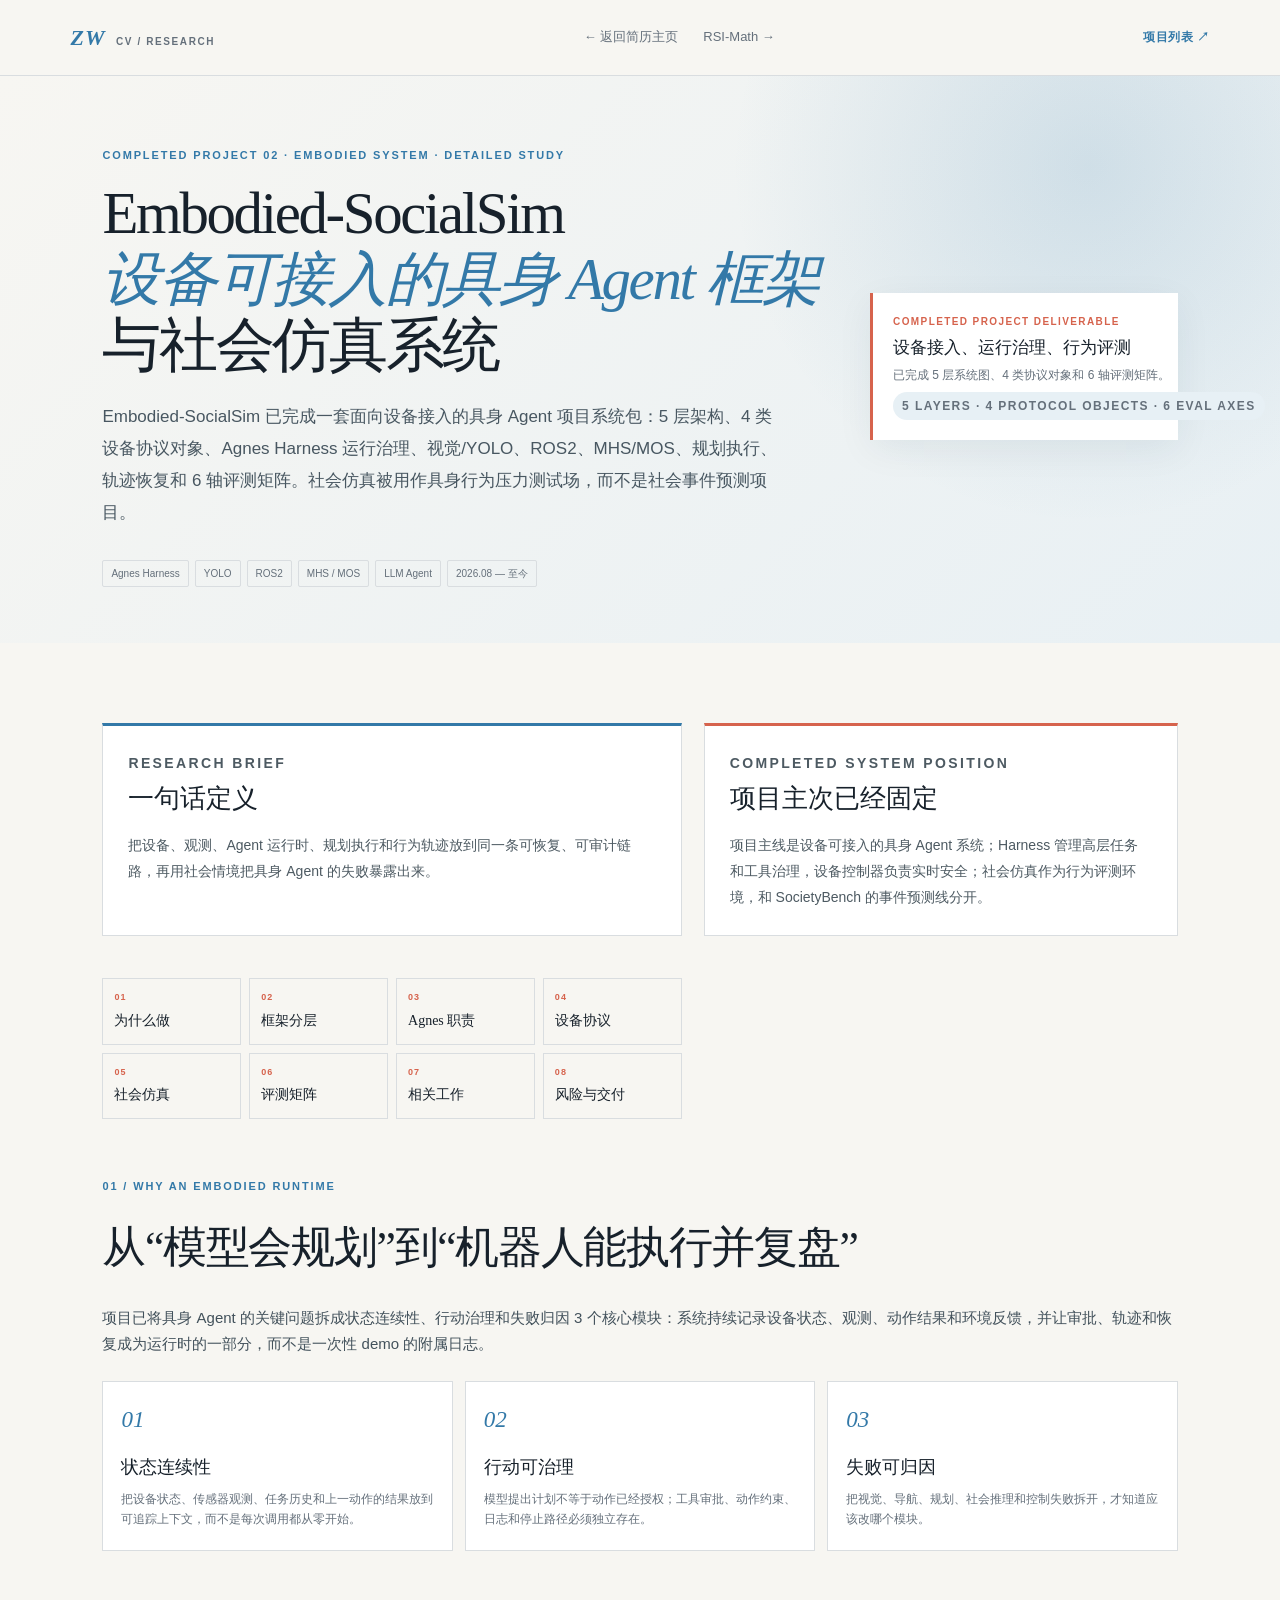
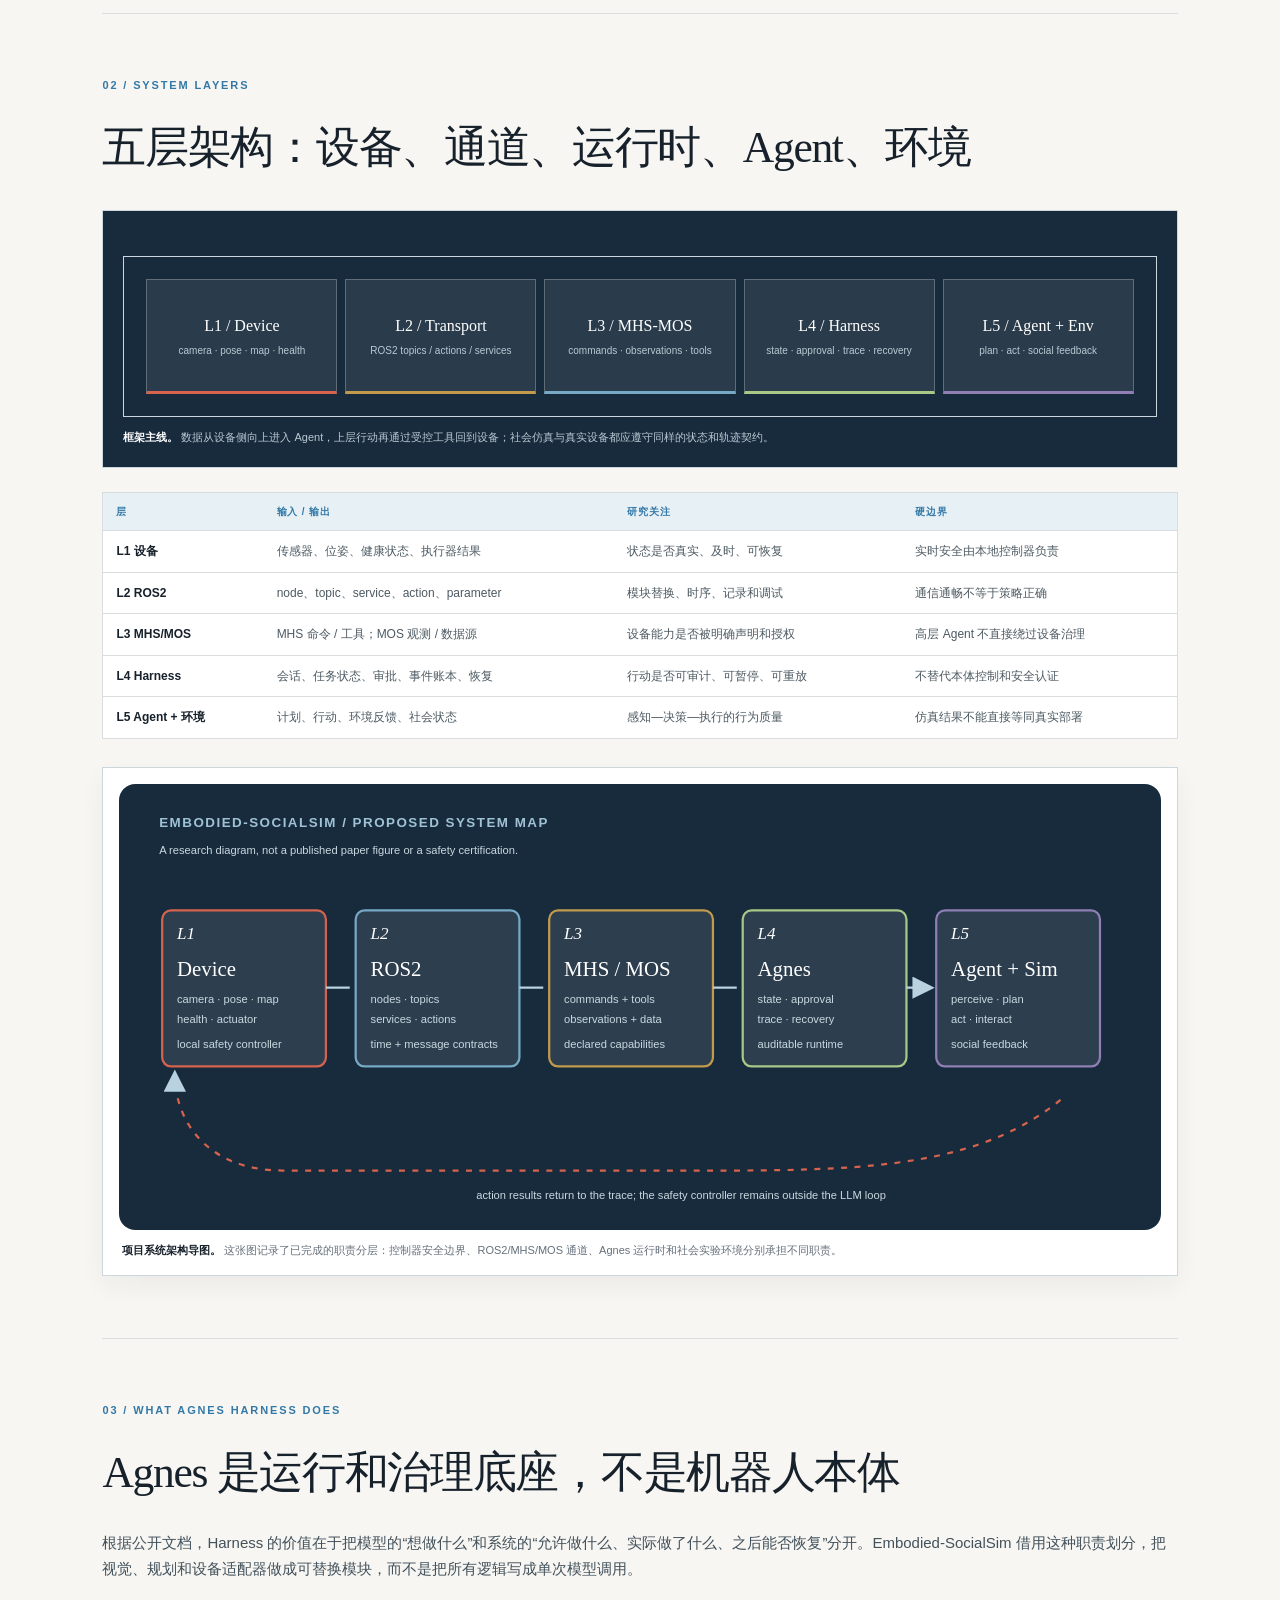
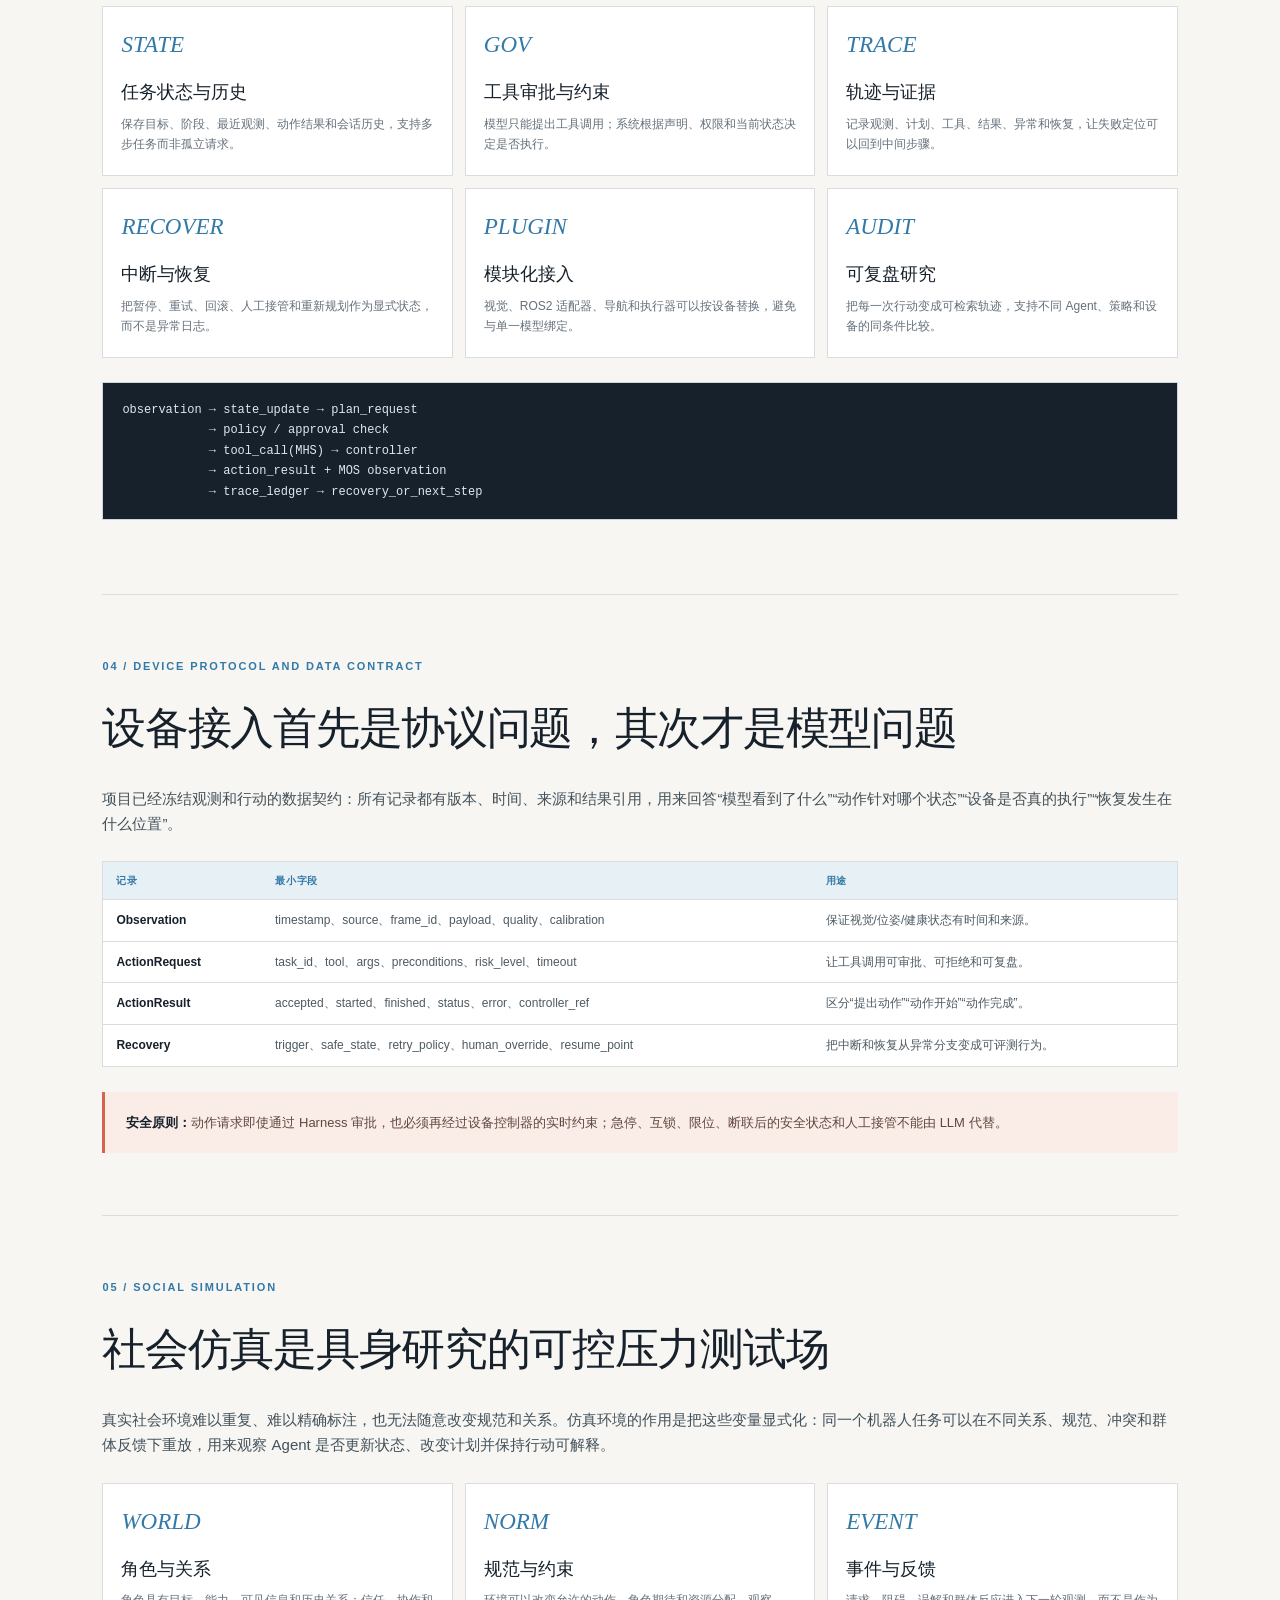
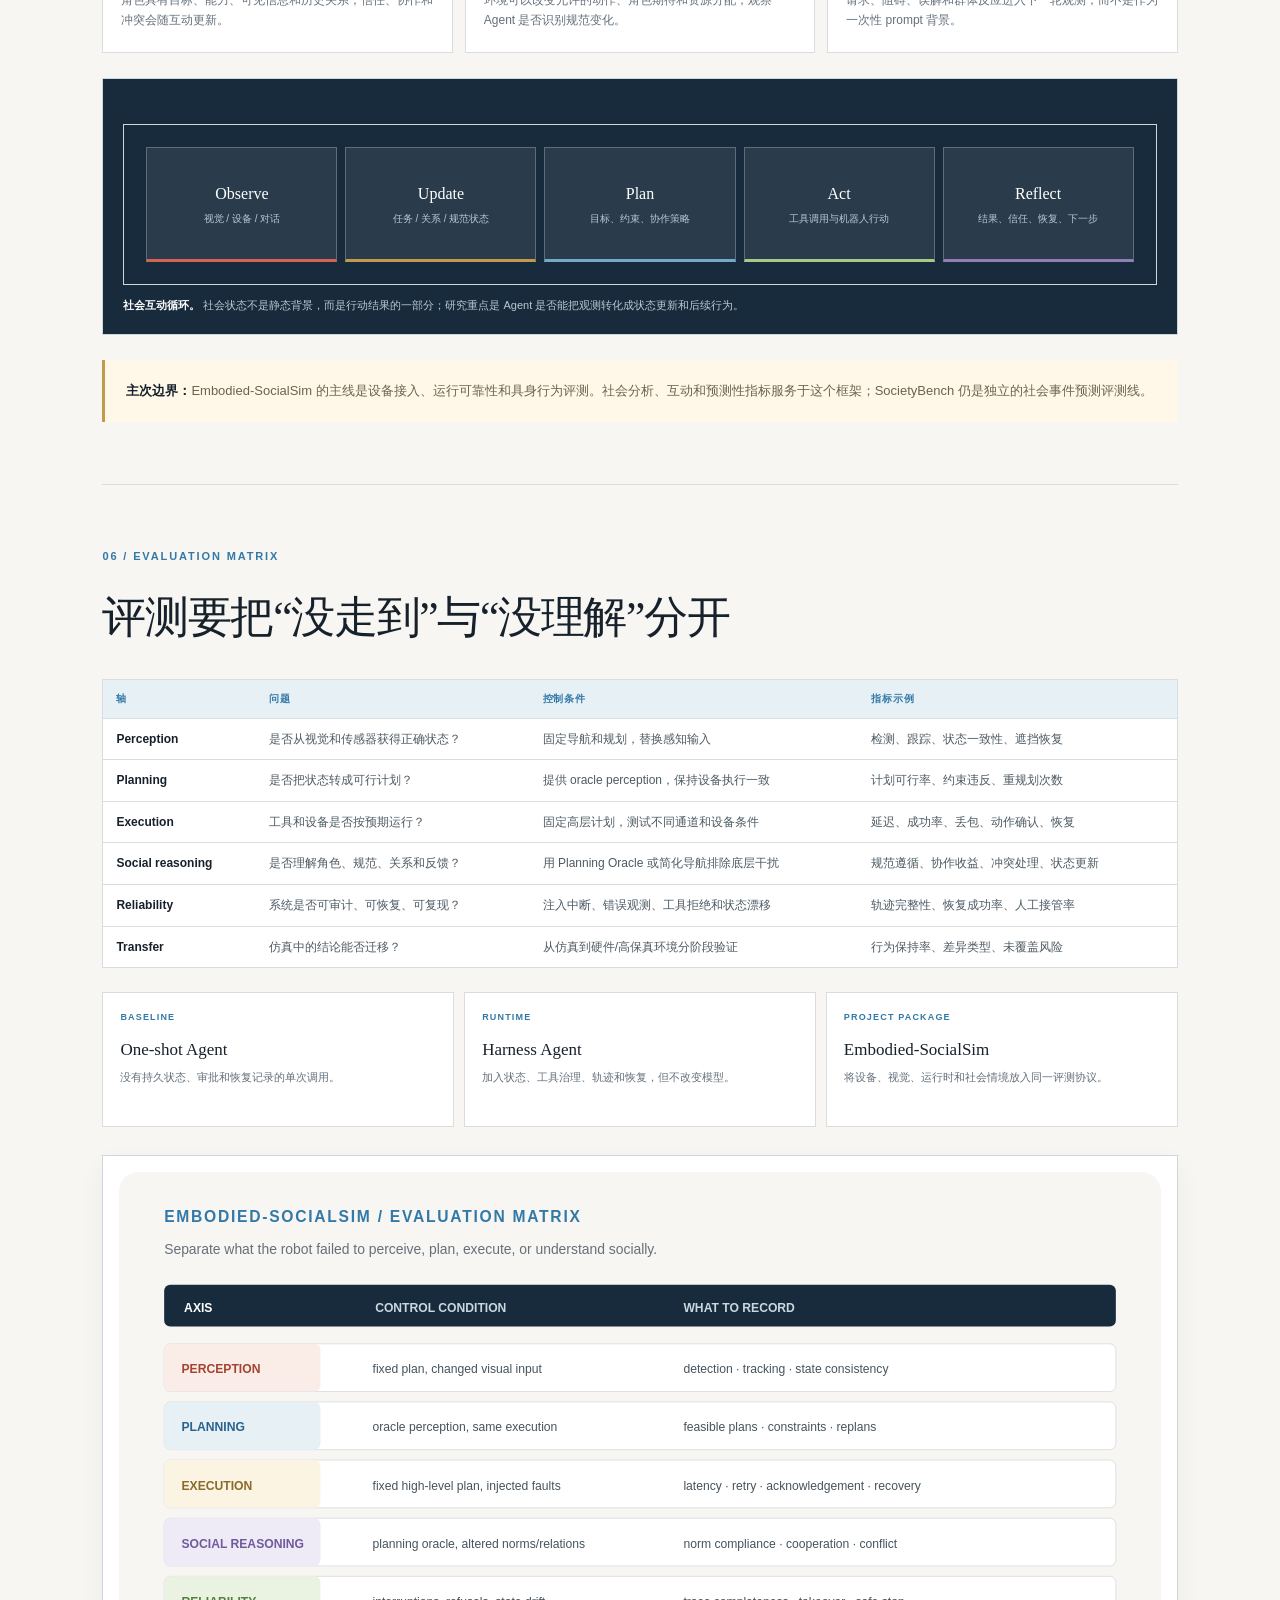
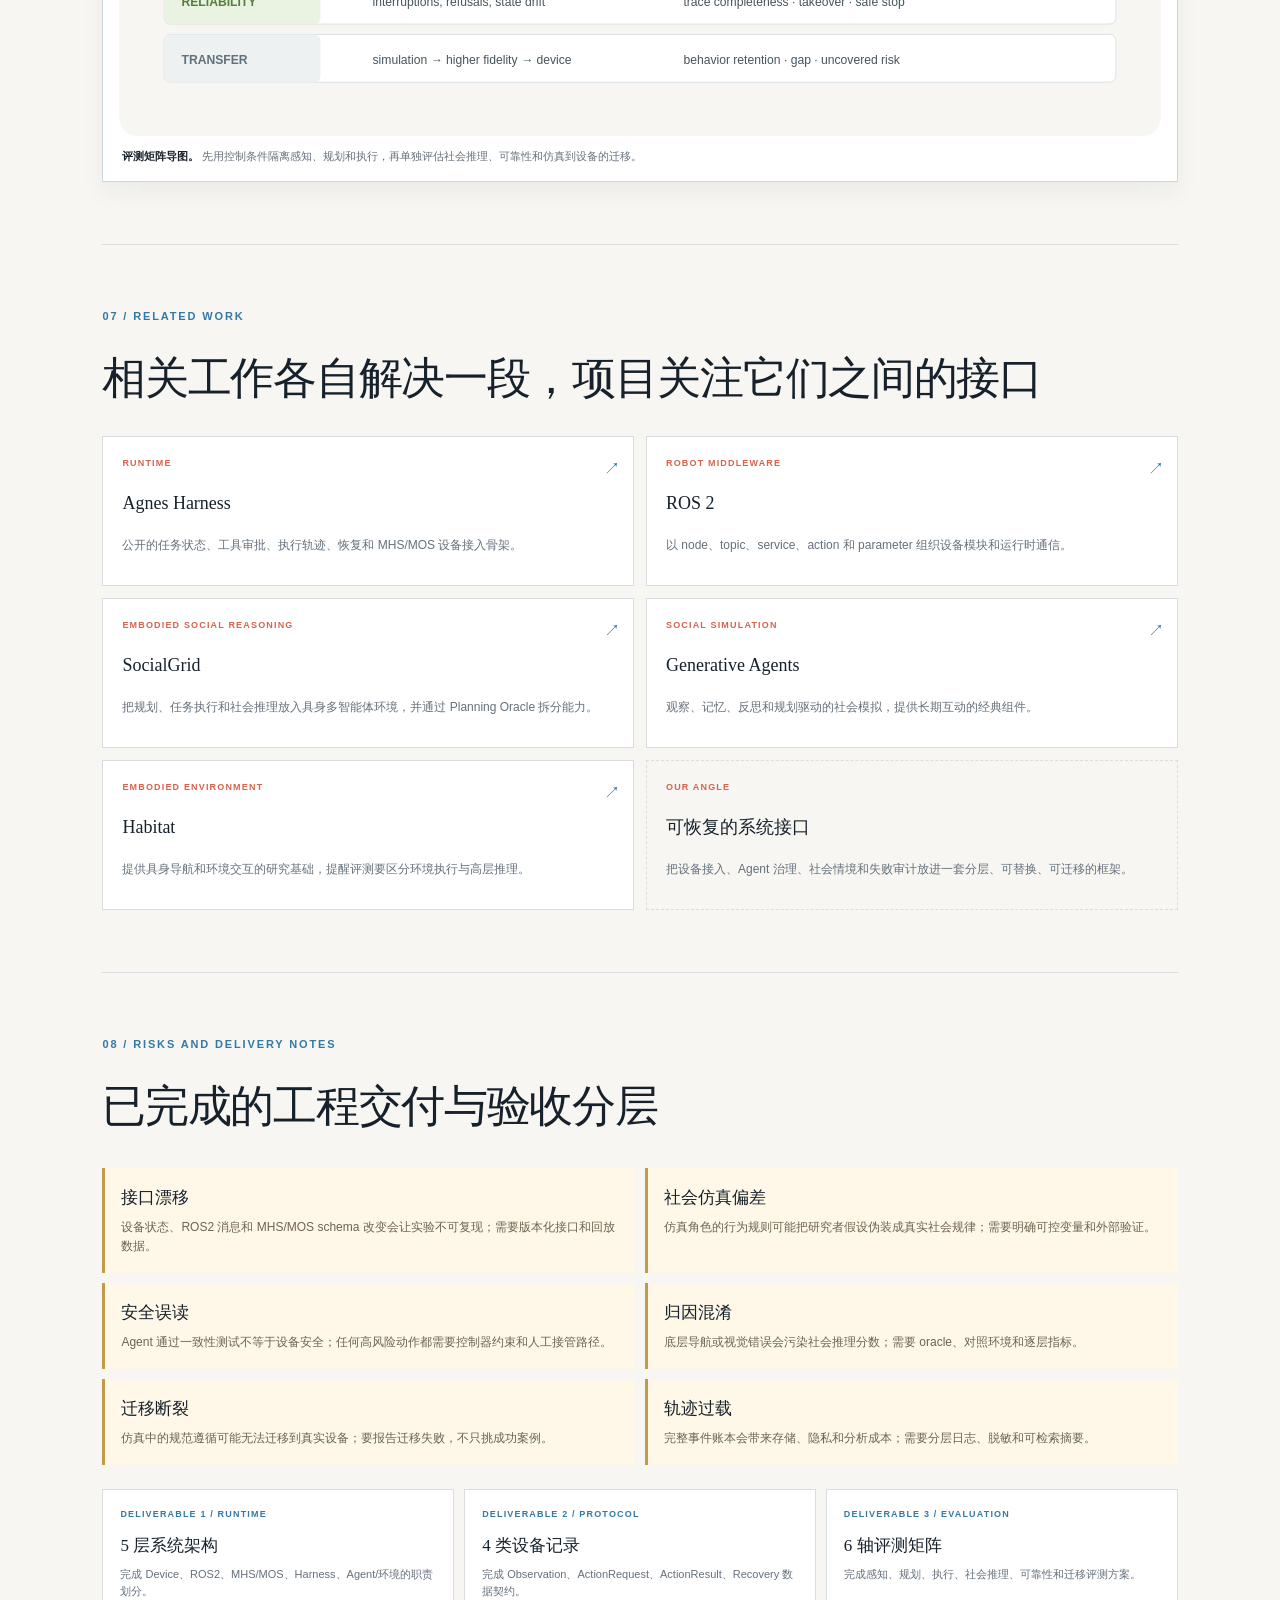
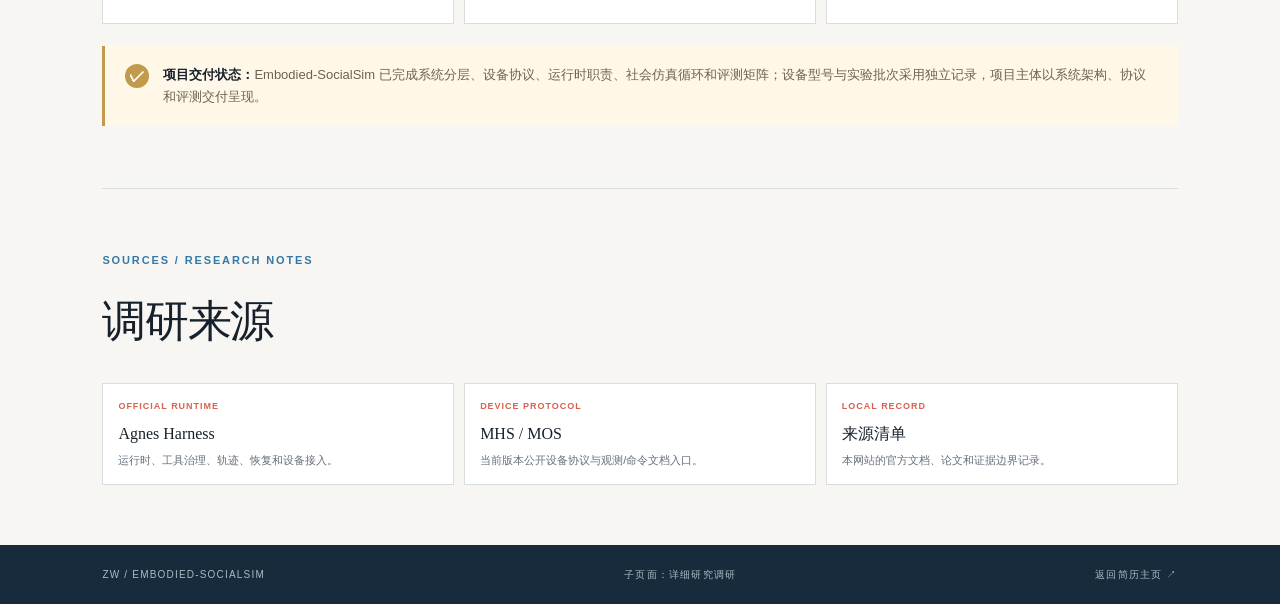
==== embodied-socialsim.html @ 022a4f81 "初始化个人 CV / 研究网页：首页、论文页、研究项目页与静态资源" ====
<!doctype html>
<html lang="zh-CN">
  <head>
    <meta charset="utf-8" />
    <meta name="viewport" content="width=device-width, initial-scale=1" />
    <meta name="description" content="Embodied-SocialSim 详细研究调研：Agnes Harness 驱动的设备可接入具身 Agent 框架与社会仿真系统。" />
    <title>Embodied-SocialSim 研究调研 · 王振冉</title>
    <link rel="stylesheet" href="styles.css" />
  </head>
  <body>
    <a class="skip-link" href="#main-content">跳到正文</a>
    <div class="page-shell">
      <header class="research-topbar">
        <a class="brand" href="index.html"><span>ZW</span><small>CV / RESEARCH</small></a>
        <nav class="topnav" aria-label="研究调研导航"><a href="index.html">← 返回简历主页</a><a href="rsi-math.html">RSI-Math →</a></nav>
        <a class="top-link" href="index.html#projects">项目列表 ↗</a>
      </header>

      <main id="main-content">
        <section class="research-page-hero embodied-hero">
          <div class="research-page-copy">
            <p class="eyebrow">COMPLETED PROJECT 02 · EMBODIED SYSTEM · DETAILED STUDY</p>
            <h1>Embodied-SocialSim<br /><em>设备可接入的具身 Agent 框架</em><br />与社会仿真系统</h1>
            <p class="hero-lede">Embodied-SocialSim 已完成一套面向设备接入的具身 Agent 项目系统包：5 层架构、4 类设备协议对象、Agnes Harness 运行治理、视觉/YOLO、ROS2、MHS/MOS、规划执行、轨迹恢复和 6 轴评测矩阵。社会仿真被用作具身行为压力测试场，而不是社会事件预测项目。</p>
            <div class="tag-row hero-tags"><span>Agnes Harness</span><span>YOLO</span><span>ROS2</span><span>MHS / MOS</span><span>LLM Agent</span><span>2026.08 — 至今</span></div>
          </div>
          <div class="research-page-aside"><div class="contact-card"><span class="card-label">COMPLETED PROJECT DELIVERABLE</span><strong>设备接入、运行治理、行为评测</strong><span>已完成 5 层系统图、4 类协议对象和 6 轴评测矩阵。</span><span class="pill blue">5 LAYERS · 4 PROTOCOL OBJECTS · 6 EVAL AXES</span></div></div>
        </section>

        <section class="research-body">
          <div class="research-intro-grid">
            <article class="research-intro-card accent-blue"><p class="mini-kicker">RESEARCH BRIEF</p><h3>一句话定义</h3><p>把设备、观测、Agent 运行时、规划执行和行为轨迹放到同一条可恢复、可审计链路，再用社会情境把具身 Agent 的失败暴露出来。</p></article>
            <article class="research-intro-card accent-coral"><p class="mini-kicker">COMPLETED SYSTEM POSITION</p><h3>项目主次已经固定</h3><p>项目主线是设备可接入的具身 Agent 系统；Harness 管理高层任务和工具治理，设备控制器负责实时安全；社会仿真作为行为评测环境，和 SocietyBench 的事件预测线分开。</p></article>
            <nav class="research-toc" aria-label="Embodied-SocialSim 页面目录"><a href="#why"><span>01</span><strong>为什么做</strong></a><a href="#layers"><span>02</span><strong>框架分层</strong></a><a href="#agnes"><span>03</span><strong>Agnes 职责</strong></a><a href="#protocol"><span>04</span><strong>设备协议</strong></a><a href="#social"><span>05</span><strong>社会仿真</strong></a><a href="#evaluation"><span>06</span><strong>评测矩阵</strong></a><a href="#related"><span>07</span><strong>相关工作</strong></a><a href="#roadmap"><span>08</span><strong>风险与交付</strong></a></nav>
          </div>

          <article class="research-section-block" id="why">
            <p class="mini-kicker">01 / WHY AN EMBODIED RUNTIME</p>
            <h2>从“模型会规划”到“机器人能执行并复盘”</h2>
            <p class="research-lead">项目已将具身 Agent 的关键问题拆成状态连续性、行动治理和失败归因 3 个核心模块：系统持续记录设备状态、观测、动作结果和环境反馈，并让审批、轨迹和恢复成为运行时的一部分，而不是一次性 demo 的附属日志。</p>
            <div class="research-card-grid"><article class="research-card"><span>01</span><strong>状态连续性</strong><p>把设备状态、传感器观测、任务历史和上一动作的结果放到可追踪上下文，而不是每次调用都从零开始。</p></article><article class="research-card"><span>02</span><strong>行动可治理</strong><p>模型提出计划不等于动作已经授权；工具审批、动作约束、日志和停止路径必须独立存在。</p></article><article class="research-card"><span>03</span><strong>失败可归因</strong><p>把视觉、导航、规划、社会推理和控制失败拆开，才知道应该改哪个模块。</p></article></div>
          </article>

          <article class="research-section-block" id="layers">
            <p class="mini-kicker">02 / SYSTEM LAYERS</p>
            <h2>五层架构：设备、通道、运行时、Agent、环境</h2>
            <div class="research-figure"><div class="research-architecture"><div class="arch-node"><b>L1 / Device</b><small>camera · pose · map · health</small></div><div class="arch-node"><b>L2 / Transport</b><small>ROS2 topics / actions / services</small></div><div class="arch-node"><b>L3 / MHS-MOS</b><small>commands · observations · tools</small></div><div class="arch-node"><b>L4 / Harness</b><small>state · approval · trace · recovery</small></div><div class="arch-node"><b>L5 / Agent + Env</b><small>plan · act · social feedback</small></div></div><figcaption><b>框架主线。</b> 数据从设备侧向上进入 Agent，上层行动再通过受控工具回到设备；社会仿真与真实设备都应遵守同样的状态和轨迹契约。</figcaption></div>
            <div class="research-table-wrap"><table class="research-table"><thead><tr><th>层</th><th>输入 / 输出</th><th>研究关注</th><th>硬边界</th></tr></thead><tbody><tr><td>L1 设备</td><td>传感器、位姿、健康状态、执行器结果</td><td>状态是否真实、及时、可恢复</td><td>实时安全由本地控制器负责</td></tr><tr><td>L2 ROS2</td><td>node、topic、service、action、parameter</td><td>模块替换、时序、记录和调试</td><td>通信通畅不等于策略正确</td></tr><tr><td>L3 MHS/MOS</td><td>MHS 命令 / 工具；MOS 观测 / 数据源</td><td>设备能力是否被明确声明和授权</td><td>高层 Agent 不直接绕过设备治理</td></tr><tr><td>L4 Harness</td><td>会话、任务状态、审批、事件账本、恢复</td><td>行动是否可审计、可暂停、可重放</td><td>不替代本体控制和安全认证</td></tr><tr><td>L5 Agent + 环境</td><td>计划、行动、环境反馈、社会状态</td><td>感知—决策—执行的行为质量</td><td>仿真结果不能直接等同真实部署</td></tr></tbody></table></div>
            <figure class="research-image-figure"><img src="assets/research/embodied-architecture.svg" alt="Embodied-SocialSim 设备到社会仿真的分层架构图" /><figcaption><b>项目系统架构导图。</b> 这张图记录了已完成的职责分层：控制器安全边界、ROS2/MHS/MOS 通道、Agnes 运行时和社会实验环境分别承担不同职责。</figcaption></figure>
          </article>

          <article class="research-section-block" id="agnes">
            <p class="mini-kicker">03 / WHAT AGNES HARNESS DOES</p>
            <h2>Agnes 是运行和治理底座，不是机器人本体</h2>
            <p class="research-lead">根据公开文档，Harness 的价值在于把模型的“想做什么”和系统的“允许做什么、实际做了什么、之后能否恢复”分开。Embodied-SocialSim 借用这种职责划分，把视觉、规划和设备适配器做成可替换模块，而不是把所有逻辑写成单次模型调用。</p>
            <div class="research-card-grid"><article class="research-card"><span>STATE</span><strong>任务状态与历史</strong><p>保存目标、阶段、最近观测、动作结果和会话历史，支持多步任务而非孤立请求。</p></article><article class="research-card"><span>GOV</span><strong>工具审批与约束</strong><p>模型只能提出工具调用；系统根据声明、权限和当前状态决定是否执行。</p></article><article class="research-card"><span>TRACE</span><strong>轨迹与证据</strong><p>记录观测、计划、工具、结果、异常和恢复，让失败定位可以回到中间步骤。</p></article><article class="research-card"><span>RECOVER</span><strong>中断与恢复</strong><p>把暂停、重试、回滚、人工接管和重新规划作为显式状态，而不是异常日志。</p></article><article class="research-card"><span>PLUGIN</span><strong>模块化接入</strong><p>视觉、ROS2 适配器、导航和执行器可以按设备替换，避免与单一模型绑定。</p></article><article class="research-card"><span>AUDIT</span><strong>可复盘研究</strong><p>把每一次行动变成可检索轨迹，支持不同 Agent、策略和设备的同条件比较。</p></article></div>
            <pre class="research-code">observation → state_update → plan_request
            → policy / approval check
            → tool_call(MHS) → controller
            → action_result + MOS observation
            → trace_ledger → recovery_or_next_step</pre>
          </article>

          <article class="research-section-block" id="protocol">
            <p class="mini-kicker">04 / DEVICE PROTOCOL AND DATA CONTRACT</p>
            <h2>设备接入首先是协议问题，其次才是模型问题</h2>
            <p class="research-lead">项目已经冻结观测和行动的数据契约：所有记录都有版本、时间、来源和结果引用，用来回答“模型看到了什么”“动作针对哪个状态”“设备是否真的执行”“恢复发生在什么位置”。</p>
            <div class="research-table-wrap"><table class="research-table"><thead><tr><th>记录</th><th>最小字段</th><th>用途</th></tr></thead><tbody><tr><td>Observation</td><td>timestamp、source、frame_id、payload、quality、calibration</td><td>保证视觉/位姿/健康状态有时间和来源。</td></tr><tr><td>ActionRequest</td><td>task_id、tool、args、preconditions、risk_level、timeout</td><td>让工具调用可审批、可拒绝和可复盘。</td></tr><tr><td>ActionResult</td><td>accepted、started、finished、status、error、controller_ref</td><td>区分“提出动作”“动作开始”“动作完成”。</td></tr><tr><td>Recovery</td><td>trigger、safe_state、retry_policy、human_override、resume_point</td><td>把中断和恢复从异常分支变成可评测行为。</td></tr></tbody></table></div>
            <div class="paper-callout"><strong>安全原则：</strong>动作请求即使通过 Harness 审批，也必须再经过设备控制器的实时约束；急停、互锁、限位、断联后的安全状态和人工接管不能由 LLM 代替。</div>
          </article>

          <article class="research-section-block" id="social">
            <p class="mini-kicker">05 / SOCIAL SIMULATION</p>
            <h2>社会仿真是具身研究的可控压力测试场</h2>
            <p class="research-lead">真实社会环境难以重复、难以精确标注，也无法随意改变规范和关系。仿真环境的作用是把这些变量显式化：同一个机器人任务可以在不同关系、规范、冲突和群体反馈下重放，用来观察 Agent 是否更新状态、改变计划并保持行动可解释。</p>
            <div class="research-card-grid"><article class="research-card"><span>WORLD</span><strong>角色与关系</strong><p>角色具有目标、能力、可见信息和历史关系；信任、协作和冲突会随互动更新。</p></article><article class="research-card"><span>NORM</span><strong>规范与约束</strong><p>环境可以改变允许的动作、角色期待和资源分配，观察 Agent 是否识别规范变化。</p></article><article class="research-card"><span>EVENT</span><strong>事件与反馈</strong><p>请求、阻碍、误解和群体反应进入下一轮观测，而不是作为一次性 prompt 背景。</p></article></div>
            <div class="research-figure"><div class="research-architecture"><div class="arch-node"><b>Observe</b><small>视觉 / 设备 / 对话</small></div><div class="arch-node"><b>Update</b><small>任务 / 关系 / 规范状态</small></div><div class="arch-node"><b>Plan</b><small>目标、约束、协作策略</small></div><div class="arch-node"><b>Act</b><small>工具调用与机器人行动</small></div><div class="arch-node"><b>Reflect</b><small>结果、信任、恢复、下一步</small></div></div><figcaption><b>社会互动循环。</b> 社会状态不是静态背景，而是行动结果的一部分；研究重点是 Agent 是否能把观测转化成状态更新和后续行为。</figcaption></div>
            <div class="paper-boundary"><strong>主次边界：</strong>Embodied-SocialSim 的主线是设备接入、运行可靠性和具身行为评测。社会分析、互动和预测性指标服务于这个框架；SocietyBench 仍是独立的社会事件预测评测线。</div>
          </article>

          <article class="research-section-block" id="evaluation">
            <p class="mini-kicker">06 / EVALUATION MATRIX</p>
            <h2>评测要把“没走到”与“没理解”分开</h2>
            <div class="research-table-wrap"><table class="research-table"><thead><tr><th>轴</th><th>问题</th><th>控制条件</th><th>指标示例</th></tr></thead><tbody><tr><td>Perception</td><td>是否从视觉和传感器获得正确状态？</td><td>固定导航和规划，替换感知输入</td><td>检测、跟踪、状态一致性、遮挡恢复</td></tr><tr><td>Planning</td><td>是否把状态转成可行计划？</td><td>提供 oracle perception，保持设备执行一致</td><td>计划可行率、约束违反、重规划次数</td></tr><tr><td>Execution</td><td>工具和设备是否按预期运行？</td><td>固定高层计划，测试不同通道和设备条件</td><td>延迟、成功率、丢包、动作确认、恢复</td></tr><tr><td>Social reasoning</td><td>是否理解角色、规范、关系和反馈？</td><td>用 Planning Oracle 或简化导航排除底层干扰</td><td>规范遵循、协作收益、冲突处理、状态更新</td></tr><tr><td>Reliability</td><td>系统是否可审计、可恢复、可复现？</td><td>注入中断、错误观测、工具拒绝和状态漂移</td><td>轨迹完整性、恢复成功率、人工接管率</td></tr><tr><td>Transfer</td><td>仿真中的结论能否迁移？</td><td>从仿真到硬件/高保真环境分阶段验证</td><td>行为保持率、差异类型、未覆盖风险</td></tr></tbody></table></div>
            <div class="research-status-grid"><article class="research-status-card"><span>BASELINE</span><strong>One-shot Agent</strong><p>没有持久状态、审批和恢复记录的单次调用。</p></article><article class="research-status-card"><span>RUNTIME</span><strong>Harness Agent</strong><p>加入状态、工具治理、轨迹和恢复，但不改变模型。</p></article><article class="research-status-card"><span>PROJECT PACKAGE</span><strong>Embodied-SocialSim</strong><p>将设备、视觉、运行时和社会情境放入同一评测协议。</p></article></div>
            <figure class="research-image-figure"><img src="assets/research/embodied-evaluation.svg" alt="Embodied-SocialSim 分层评测矩阵图" /><figcaption><b>评测矩阵导图。</b> 先用控制条件隔离感知、规划和执行，再单独评估社会推理、可靠性和仿真到设备的迁移。</figcaption></figure>
          </article>

          <article class="research-section-block" id="related">
            <p class="mini-kicker">07 / RELATED WORK</p>
            <h2>相关工作各自解决一段，项目关注它们之间的接口</h2>
            <div class="related-grid"><a class="related-card" href="https://github.com/AgnesAI-Labs/agnes-harness" target="_blank" rel="noreferrer"><span>RUNTIME</span><strong>Agnes Harness</strong><small>公开的任务状态、工具审批、执行轨迹、恢复和 MHS/MOS 设备接入骨架。</small><i>↗</i></a><a class="related-card" href="https://docs.ros.org/en/jazzy/Concepts/Basic/About-Nodes.html" target="_blank" rel="noreferrer"><span>ROBOT MIDDLEWARE</span><strong>ROS 2</strong><small>以 node、topic、service、action 和 parameter 组织设备模块和运行时通信。</small><i>↗</i></a><a class="related-card" href="https://arxiv.org/abs/2604.16022" target="_blank" rel="noreferrer"><span>EMBODIED SOCIAL REASONING</span><strong>SocialGrid</strong><small>把规划、任务执行和社会推理放入具身多智能体环境，并通过 Planning Oracle 拆分能力。</small><i>↗</i></a><a class="related-card" href="https://arxiv.org/abs/2304.03442" target="_blank" rel="noreferrer"><span>SOCIAL SIMULATION</span><strong>Generative Agents</strong><small>观察、记忆、反思和规划驱动的社会模拟，提供长期互动的经典组件。</small><i>↗</i></a><a class="related-card" href="https://aihabitat.org/" target="_blank" rel="noreferrer"><span>EMBODIED ENVIRONMENT</span><strong>Habitat</strong><small>提供具身导航和环境交互的研究基础，提醒评测要区分环境执行与高层推理。</small><i>↗</i></a><div class="related-card related-gap"><span>OUR ANGLE</span><strong>可恢复的系统接口</strong><small>把设备接入、Agent 治理、社会情境和失败审计放进一套分层、可替换、可迁移的框架。</small></div></div>
          </article>

          <article class="research-section-block" id="roadmap">
            <p class="mini-kicker">08 / RISKS AND DELIVERY NOTES</p>
            <h2>已完成的工程交付与验收分层</h2>
            <div class="research-risk-grid"><article class="research-risk"><strong>接口漂移</strong><p>设备状态、ROS2 消息和 MHS/MOS schema 改变会让实验不可复现；需要版本化接口和回放数据。</p></article><article class="research-risk"><strong>社会仿真偏差</strong><p>仿真角色的行为规则可能把研究者假设伪装成真实社会规律；需要明确可控变量和外部验证。</p></article><article class="research-risk"><strong>安全误读</strong><p>Agent 通过一致性测试不等于设备安全；任何高风险动作都需要控制器约束和人工接管路径。</p></article><article class="research-risk"><strong>归因混淆</strong><p>底层导航或视觉错误会污染社会推理分数；需要 oracle、对照环境和逐层指标。</p></article><article class="research-risk"><strong>迁移断裂</strong><p>仿真中的规范遵循可能无法迁移到真实设备；要报告迁移失败，不只挑成功案例。</p></article><article class="research-risk"><strong>轨迹过载</strong><p>完整事件账本会带来存储、隐私和分析成本；需要分层日志、脱敏和可检索摘要。</p></article></div>
            <div class="research-status-grid"><article class="research-status-card"><span>DELIVERABLE 1 / RUNTIME</span><strong>5 层系统架构</strong><p>完成 Device、ROS2、MHS/MOS、Harness、Agent/环境的职责划分。</p></article><article class="research-status-card"><span>DELIVERABLE 2 / PROTOCOL</span><strong>4 类设备记录</strong><p>完成 Observation、ActionRequest、ActionResult、Recovery 数据契约。</p></article><article class="research-status-card"><span>DELIVERABLE 3 / EVALUATION</span><strong>6 轴评测矩阵</strong><p>完成感知、规划、执行、社会推理、可靠性和迁移评测方案。</p></article></div>
            <div class="status-banner" style="margin-top:22px"><div class="boundary-icon">✓</div><p><b>项目交付状态：</b>Embodied-SocialSim 已完成系统分层、设备协议、运行时职责、社会仿真循环和评测矩阵；设备型号与实验批次采用独立记录，项目主体以系统架构、协议和评测交付呈现。</p></div>
          </article>

          <article class="research-section-block">
            <p class="mini-kicker">SOURCES / RESEARCH NOTES</p>
            <h2>调研来源</h2>
            <div class="research-source-grid"><a class="research-source" href="https://github.com/AgnesAI-Labs/agnes-harness" target="_blank" rel="noreferrer"><span>OFFICIAL RUNTIME</span><strong>Agnes Harness</strong><small>运行时、工具治理、轨迹、恢复和设备接入。</small></a><a class="research-source" href="https://github.com/AgnesAI-Labs/agnes-harness/tree/main/docs" target="_blank" rel="noreferrer"><span>DEVICE PROTOCOL</span><strong>MHS / MOS</strong><small>当前版本公开设备协议与观测/命令文档入口。</small></a><a class="research-source" href="research/sources.md"><span>LOCAL RECORD</span><strong>来源清单</strong><small>本网站的官方文档、论文和证据边界记录。</small></a></div>
          </article>
        </section>
      </main>

      <footer class="footer"><span>ZW / EMBODIED-SOCIALSIM</span><span>子页面：详细研究调研</span><a href="index.html" style="color:#a9bac3">返回简历主页 ↗</a></footer>
    </div>
  </body>
</html>
---- styles.css ----
:root {
  --ink: #17212b;
  --muted: #65707b;
  --line: #d9dde0;
  --paper: #f7f6f2;
  --white: #ffffff;
  --navy: #182b3d;
  --navy-2: #233d54;
  --blue: #3379a8;
  --blue-soft: #e7f0f5;
  --coral: #d6634d;
  --coral-soft: #faece7;
  --gold: #c29a4c;
  --shadow: 0 20px 60px rgba(24, 43, 61, 0.1);
  --serif: Georgia, "Noto Serif SC", "Songti SC", serif;
  --sans: Inter, -apple-system, BlinkMacSystemFont, "Segoe UI", "PingFang SC", "Microsoft YaHei", sans-serif;
}

* { box-sizing: border-box; }
html { scroll-behavior: smooth; }
body { margin: 0; background: var(--paper); color: var(--ink); font-family: var(--sans); line-height: 1.7; }
a { color: inherit; text-decoration: none; }
a:hover { color: var(--blue); }
p, h1, h2, h3 { margin-top: 0; }
ul, ol { margin-top: 0; }
.page-shell { max-width: 1440px; margin: 0 auto; background: var(--paper); overflow: hidden; }
.topbar { min-height: 76px; padding: 0 5.5vw; display: flex; align-items: center; justify-content: space-between; gap: 24px; border-bottom: 1px solid var(--line); background: rgba(247, 246, 242, 0.92); position: sticky; top: 0; z-index: 20; backdrop-filter: blur(14px); }
.brand { display: flex; align-items: baseline; gap: 10px; font-weight: 800; letter-spacing: .08em; }
.brand span { color: var(--blue); font-family: var(--serif); font-size: 22px; font-style: italic; }
.brand small { color: var(--muted); font-size: 10px; letter-spacing: .16em; }
.topnav { display: flex; gap: 25px; color: var(--muted); font-size: 13px; }
.topnav a { transition: color .2s; }
.topnav a:hover { color: var(--ink); }
.top-link { color: var(--blue); font-size: 12px; font-weight: 800; letter-spacing: .04em; }
.hero { min-height: 610px; padding: 90px 8vw 72px; display: grid; grid-template-columns: minmax(0, 1.35fr) minmax(280px, .65fr); align-items: center; gap: 60px; background: radial-gradient(circle at 85% 16%, rgba(51,121,168,.13), transparent 28%), linear-gradient(135deg, #f7f6f2 0%, #eef3f4 100%); }
.eyebrow, .mini-kicker { margin-bottom: 16px; color: var(--blue); font-size: 11px; font-weight: 850; letter-spacing: .17em; text-transform: uppercase; }
.hero h1 { max-width: 760px; margin-bottom: 27px; font-family: var(--serif); font-size: clamp(48px, 6vw, 88px); font-weight: 400; line-height: 1.08; letter-spacing: -.055em; }
.hero-name { margin-bottom: 10px; font-size: clamp(52px, 7vw, 92px); line-height: 1.05; }
.hero-name-en { display: block; margin-top: 6px; color: var(--muted); font-family: var(--sans); font-size: 19px; font-weight: 600; letter-spacing: .08em; }
.hero-identity { margin-bottom: 22px; color: var(--ink); font-size: 17px; font-weight: 750; line-height: 1.9; }
.hero-identity::first-line { color: var(--blue); }
.hero-theme { display: inline-flex; align-items: baseline; gap: 10px; padding: 10px 14px; margin-bottom: 26px; border-left: 3px solid var(--coral); background: rgba(255, 255, 255, .6); color: var(--ink); font-family: var(--serif); font-size: 17px; }
.hero-theme span { color: var(--coral); font-family: var(--sans); font-size: 9px; font-weight: 900; letter-spacing: .14em; }
em { color: var(--blue); font-style: italic; }
.hero-lede { max-width: 680px; margin-bottom: 30px; color: #485761; font-size: 17px; line-height: 1.9; }
.hero-actions { display: flex; flex-wrap: wrap; gap: 10px; }
.button { display: inline-flex; align-items: center; justify-content: center; min-height: 42px; padding: 8px 17px; border: 1px solid var(--line); border-radius: 3px; font-size: 12px; font-weight: 800; letter-spacing: .02em; transition: transform .2s, box-shadow .2s, background .2s; }
.button:hover { color: inherit; transform: translateY(-2px); box-shadow: 0 8px 20px rgba(23,33,43,.1); }
.button-primary { color: white; border-color: var(--navy); background: var(--navy); }
.button-primary:hover { color: white; background: var(--navy-2); }
.button-ghost { background: rgba(255,255,255,.55); }
.button-small { min-height: 34px; padding: 6px 11px; font-size: 11px; background: white; }
.hero-aside { justify-self: end; width: min(100%, 330px); }
.portrait-wrap { width: 205px; height: 255px; margin: 0 0 25px auto; padding: 10px; border: 1px solid var(--line); background: white; box-shadow: var(--shadow); transform: rotate(2deg); }
.portrait-wrap img { width: 100%; height: 100%; object-fit: cover; filter: saturate(.85); }
.contact-card { display: grid; gap: 6px; padding: 20px; border-left: 3px solid var(--coral); background: white; box-shadow: 0 10px 35px rgba(24,43,61,.06); font-size: 13px; }
.contact-card strong { font-family: var(--serif); font-size: 17px; font-weight: 500; line-height: 1.4; }
.contact-card span:not(.card-label), .contact-card a { color: var(--muted); font-size: 12px; }
.card-label { color: var(--coral); font-size: 10px; font-weight: 900; letter-spacing: .14em; }
.stat-strip { display: grid; grid-template-columns: repeat(4, 1fr); border-bottom: 1px solid var(--line); background: var(--navy); color: white; }
.stat-strip div { padding: 23px 5vw; border-right: 1px solid rgba(255,255,255,.15); }
.stat-strip div:last-child { border-right: 0; }
.stat-strip strong { display: block; font-family: var(--serif); font-size: 31px; font-weight: 400; line-height: 1; }
.stat-strip span { color: #aec0cc; font-size: 11px; letter-spacing: .1em; }
.section { padding: 105px 8vw; }
.light-section { background: #fff; }
.source-section { background: #eaf0f2; }
.section-heading { display: flex; justify-content: space-between; align-items: end; gap: 50px; margin-bottom: 48px; }
.section-heading h2 { margin-bottom: 0; font-family: var(--serif); font-size: clamp(39px, 4.2vw, 67px); font-weight: 400; line-height: 1.08; letter-spacing: -.05em; }
.section-intro { max-width: 490px; margin-bottom: 3px; color: var(--muted); font-size: 14px; line-height: 1.9; }
.compact-heading { align-items: center; margin-bottom: 37px; }
.compact-heading h2 { font-size: clamp(35px, 4vw, 56px); }
.red-note { color: var(--coral); font-size: 12px; font-weight: 800; }
.direction-grid { display: grid; grid-template-columns: repeat(2, minmax(0,1fr)); gap: 22px; }
.direction-card { min-height: 430px; padding: 31px; border: 1px solid var(--line); background: white; box-shadow: 0 10px 25px rgba(23,33,43,.04); }
.rsi-card { border-top: 4px solid var(--coral); }
.embodied-card { border-top: 4px solid var(--blue); }
.direction-top, .project-meta, .detail-footer { display: flex; align-items: center; justify-content: space-between; gap: 14px; }
.index { font-family: var(--serif); color: var(--muted); font-size: 25px; font-style: italic; }
.pill { display: inline-flex; align-items: center; width: max-content; padding: 4px 9px; border-radius: 99px; font-size: 9px; font-weight: 900; letter-spacing: .12em; }
.pill.coral { color: #a44331; background: var(--coral-soft); }
.pill.blue { color: #28638e; background: var(--blue-soft); }
.pill.neutral { color: #60717c; background: #edf0f1; }
.direction-card h3 { margin: 24px 0 4px; font-family: var(--serif); font-size: 35px; font-weight: 400; }
.direction-title { margin-bottom: 14px; color: var(--muted); font-size: 13px; font-weight: 750; }
.direction-summary { min-height: 72px; margin-bottom: 18px; color: #42515b; font-size: 14px; line-height: 1.8; }
.tag-row { display: flex; flex-wrap: wrap; gap: 6px; margin-bottom: 24px; }
.tag-row span, .skill-cloud span { padding: 4px 8px; color: var(--muted); border: 1px solid var(--line); border-radius: 2px; font-size: 10px; }
.question { display: grid; gap: 4px; padding: 14px 15px; margin-bottom: 19px; background: var(--paper); }
.question span { color: var(--coral); font-size: 9px; font-weight: 900; letter-spacing: .14em; text-transform: uppercase; }
.question strong { font-family: var(--serif); font-size: 16px; font-weight: 500; line-height: 1.45; }
.text-link { color: var(--blue); font-size: 12px; font-weight: 800; }
.text-link span { margin-left: 8px; }
.system-map { margin-top: 60px; padding: 25px 28px; border: 1px solid #cbd7dc; background: var(--navy); color: white; }
.map-caption { display: flex; justify-content: space-between; gap: 15px; margin-bottom: 23px; color: #c3d1d9; }
.map-caption span { color: #9fc2d5; font-size: 9px; font-weight: 900; letter-spacing: .17em; }
.map-caption strong { font-size: 12px; font-weight: 600; }
.map-flow { display: grid; grid-template-columns: 1fr auto 1fr auto 1fr auto 1fr; align-items: center; gap: 10px; }
.map-node { padding: 15px 12px; border: 1px solid rgba(255,255,255,.26); background: rgba(255,255,255,.08); text-align: center; }
.map-node small { display: block; margin-bottom: 4px; color: #a8c0cb; font-size: 9px; letter-spacing: .12em; }
.map-node strong { font-family: var(--serif); font-size: 15px; font-weight: 400; }
.node-input { border-bottom: 3px solid var(--coral); }.node-agent { border-bottom: 3px solid var(--gold); }.node-trace { border-bottom: 3px solid #76a9c6; }.node-eval { border-bottom: 3px solid #a6c987; }
.map-arrow { color: #9eb9c8; font-size: 20px; }
.map-foot { display: flex; justify-content: space-between; margin-top: 20px; color: #b4c4cb; font-size: 11px; }
.research-detail-grid { display: grid; grid-template-columns: repeat(2, minmax(0,1fr)); gap: 22px; margin-top: 22px; }
.detail-card { padding: 30px; border: 1px solid var(--line); background: white; }
.detail-header { display: flex; gap: 15px; align-items: flex-start; margin-bottom: 18px; }
.detail-number { font-family: var(--serif); font-size: 35px; font-style: italic; line-height: 1; }.coral-text { color: var(--coral); }.blue-text { color: var(--blue); }
.detail-header .mini-kicker { margin-bottom: 5px; }.detail-header h3 { margin-bottom: 0; font-family: var(--serif); font-size: 26px; font-weight: 500; }
.detail-card > p { color: #4d5a62; font-size: 14px; line-height: 1.85; }
code { padding: 2px 5px; background: #eef2f3; color: var(--coral); font-family: ui-monospace, SFMono-Regular, monospace; font-size: .9em; }
.protocol-list { display: grid; gap: 9px; padding-left: 20px; color: #46545d; font-size: 13px; }.protocol-list b { color: var(--ink); }
.layer-list { display: grid; grid-template-columns: repeat(2, 1fr); gap: 8px; margin: 19px 0; }.layer-list div { min-height: 100px; padding: 12px; background: var(--blue-soft); }.layer-list span { display: block; color: var(--blue); font-size: 10px; font-weight: 900; }.layer-list strong { display: block; margin: 4px 0; font-family: var(--serif); font-size: 16px; font-weight: 500; }.layer-list small { display: block; color: var(--muted); font-size: 11px; line-height: 1.5; }
.detail-footer { padding-top: 17px; border-top: 1px solid var(--line); color: var(--muted); font-size: 11px; }.detail-footer a { color: var(--blue); font-weight: 800; }
.boundary-note { display: flex; gap: 16px; align-items: flex-start; padding: 22px 24px; margin-top: 22px; border-left: 3px solid var(--gold); background: #fff8e9; }.boundary-icon { flex: 0 0 26px; height: 26px; color: white; border-radius: 50%; background: var(--gold); text-align: center; font-weight: 900; line-height: 26px; }.boundary-note strong { font-family: var(--serif); font-size: 17px; }.boundary-note p { margin: 3px 0 0; color: #6e6250; font-size: 13px; }
.publication-list { display: grid; gap: 0; border-top: 1px solid var(--line); }.publication { display: grid; grid-template-columns: 55px 1fr; gap: 18px; padding: 22px 0; border-bottom: 1px solid var(--line); }.featured-publication { padding-top: 28px; border-top: 3px solid var(--blue); }.pub-rank { color: var(--blue); font-family: var(--serif); font-size: 24px; font-style: italic; }.pub-main h3 { margin-bottom: 7px; font-family: var(--serif); font-size: clamp(19px, 2vw, 27px); font-weight: 500; line-height: 1.3; }.pub-main h3 em { color: var(--blue); }.pub-main p { margin-bottom: 0; color: var(--muted); font-size: 13px; line-height: 1.75; }.pub-main .authors { color: var(--ink); font-size: 12px; }.pub-main .authors sup { color: var(--coral); }.status { float: right; color: var(--coral); font-size: 11px; font-weight: 800; }.pub-main a { color: var(--blue); }.publication-note { margin-top: 17px; color: var(--muted); font-size: 11px; }
.project-list { display: grid; gap: 0; border-top: 1px solid var(--line); }.project-row { display: grid; grid-template-columns: 180px 1fr; gap: 28px; padding: 28px 0; border-bottom: 1px solid var(--line); }.project-primary { background: linear-gradient(90deg, rgba(255,255,255,.38), transparent); }.project-meta { align-items: flex-start; flex-direction: column; color: var(--muted); font-size: 11px; }.project-row h3 { margin-bottom: 4px; font-family: var(--serif); font-size: 25px; font-weight: 500; }.project-row h3 small { color: var(--muted); font-family: var(--sans); font-size: 13px; font-weight: 500; }.stack { margin-bottom: 10px !important; color: var(--blue) !important; font-family: ui-monospace, SFMono-Regular, monospace; font-size: 10px !important; }.project-row ul { display: grid; gap: 4px; padding-left: 18px; margin-bottom: 0; color: #4d5a62; font-size: 13px; }.project-row li::marker { color: var(--coral); }
.download-group { display: flex; flex-wrap: wrap; justify-content: flex-end; gap: 8px; }.resume-columns { display: grid; grid-template-columns: repeat(2, minmax(0,1fr)); gap: 22px; }.resume-bottom-grid { display: grid; grid-template-columns: .8fr 1.2fr; gap: 22px; margin-top: 22px; }.resume-block { padding: 27px; border: 1px solid var(--line); background: var(--paper); }.light-section .resume-block { background: #fbfbf9; }.resume-block h3 { margin-bottom: 21px; font-family: var(--serif); font-size: 26px; font-weight: 500; }.timeline-entry { position: relative; padding: 0 0 18px 17px; margin-bottom: 18px; border-left: 1px solid var(--blue); }.timeline-entry:last-child { margin-bottom: 0; padding-bottom: 0; }.timeline-entry::before { content: ""; position: absolute; top: 3px; left: -4px; width: 7px; height: 7px; border-radius: 50%; background: var(--blue); }.timeline-entry b { display: block; font-family: var(--serif); font-size: 17px; font-weight: 500; }.timeline-entry span { display: block; margin: 2px 0 6px; color: var(--coral); font-size: 11px; font-weight: 800; }.timeline-entry p { margin-bottom: 0; color: var(--muted); font-size: 12px; line-height: 1.75; }.plain-list { display: grid; gap: 11px; padding-left: 17px; margin-bottom: 0; color: var(--muted); font-size: 13px; }.plain-list li::marker { color: var(--coral); }.skill-cloud { display: flex; flex-wrap: wrap; gap: 7px; }.skill-cloud span { color: var(--blue); border-color: #c9dce6; background: white; }
.material-grid { display: grid; grid-template-columns: repeat(5, 1fr); gap: 10px; }.material-card { min-height: 144px; padding: 17px; border: 1px solid #cdd9dd; background: rgba(255,255,255,.67); transition: transform .2s, background .2s; }.material-card:hover { color: inherit; background: white; transform: translateY(-3px); }.material-card span { display: block; margin-bottom: 17px; color: var(--blue); font-family: var(--serif); font-size: 23px; font-style: italic; }.material-card strong { display: block; margin-bottom: 5px; font-family: var(--serif); font-size: 16px; font-weight: 500; }.material-card small { color: var(--muted); font-size: 11px; line-height: 1.5; }.source-list { display: grid; grid-template-columns: repeat(4, 1fr); margin-top: 22px; border-top: 1px solid #cbd7dc; border-bottom: 1px solid #cbd7dc; }.source-list a { display: grid; gap: 5px; position: relative; padding: 17px 28px 17px 0; border-right: 1px solid #cbd7dc; }.source-list a:not(:first-child) { padding-left: 18px; }.source-list a:last-child { border-right: 0; }.source-list b { font-family: var(--serif); font-size: 16px; font-weight: 500; }.source-list span { color: var(--muted); font-size: 11px; line-height: 1.5; }.source-list i { position: absolute; right: 10px; top: 18px; color: var(--blue); font-style: normal; }
.footer { display: flex; justify-content: space-between; padding: 21px 8vw; color: #a9bac3; background: var(--navy); font-size: 10px; letter-spacing: .12em; }
.block-head { margin: 20px 0 9px; padding-top: 16px; border-top: 1px solid var(--line); }.block-head .mini-kicker { margin-bottom: 4px; }.block-head h4 { margin-bottom: 0; font-family: var(--serif); font-size: 19px; font-weight: 500; }
.mini-blocks { display: grid; grid-template-columns: repeat(2, 1fr); gap: 10px; margin-top: 12px; }.mini-block { padding: 13px; background: var(--paper); }.mini-label { display: block; margin-bottom: 5px; color: var(--coral); font-size: 9px; font-weight: 900; letter-spacing: .12em; text-transform: uppercase; }.mini-block p { margin-bottom: 0; color: var(--muted); font-size: 12px; line-height: 1.6; }
.trajectory-block { padding: 26px 28px; margin-top: 22px; border: 1px solid #cbd7dc; background: white; }.trajectory { display: grid; grid-template-columns: repeat(4, 1fr); gap: 10px; margin-top: 14px; }.trajectory-item { padding: 13px; border-left: 2px solid var(--blue); background: var(--paper); }.trajectory-item span { display: block; margin-bottom: 5px; color: var(--coral); font-size: 11px; font-weight: 800; }.trajectory-item strong { display: block; margin-bottom: 4px; font-family: var(--serif); font-size: 15px; font-weight: 500; }.trajectory-item small { display: block; color: var(--muted); font-size: 11px; line-height: 1.5; }
.education-grid { display: grid; grid-template-columns: repeat(3, minmax(0, 1fr)); gap: 18px; }.degree-line { margin-bottom: 12px; color: var(--blue); font-size: 12px; font-weight: 800; }.resume-block p b { color: var(--ink); }.course-tags { margin-bottom: 0; }
.pub-takeaway { margin-top: 9px !important; padding: 10px 12px; background: var(--paper); color: var(--ink) !important; font-size: 12px !important; }
.project-more { margin-top: 12px; padding: 11px 13px; background: var(--paper); }.project-more p { margin-bottom: 0; color: var(--muted); font-size: 12px; }.project-more a { color: var(--blue); font-weight: 800; }
.work-grid { display: grid; grid-template-columns: repeat(2, minmax(0, 1fr)); gap: 18px; }.work-lead { margin-bottom: 13px; color: var(--muted); font-size: 13px; }.work-bullets { display: grid; gap: 9px; padding-left: 18px; margin-bottom: 0; color: var(--muted); font-size: 13px; }.work-bullets b { color: var(--ink); }
.skill-columns { display: grid; grid-template-columns: .8fr 1.2fr; gap: 18px; }.skill-group { padding-bottom: 11px; margin-bottom: 11px; border-bottom: 1px solid var(--line); }.skill-group:last-child { padding-bottom: 0; margin-bottom: 0; border-bottom: 0; }.skill-group strong { display: block; margin-bottom: 4px; color: var(--blue); font-size: 12px; }.skill-group p { margin-bottom: 0; color: var(--muted); font-size: 12px; line-height: 1.7; }
/* ---------- sub pages ---------- */
.subpage-strip { display: grid; grid-template-columns: repeat(2, 1fr); gap: 16px; margin-top: 22px; }.subpage-link { display: grid; gap: 5px; position: relative; min-height: 128px; padding: 20px 46px 20px 20px; color: white; background: var(--navy); transition: transform .2s, background .2s; }.subpage-link:hover { color: white; transform: translateY(-3px); }.rsi-link { border-bottom: 3px solid var(--coral); }.embodied-link { border-bottom: 3px solid #76a9c6; }.subpage-link span { color: #9fc2d5; font-size: 9px; font-weight: 900; letter-spacing: .16em; }.subpage-link strong { font-family: var(--serif); font-size: 22px; font-weight: 500; }.subpage-link small { color: #b4c4cb; font-size: 11px; }.subpage-link i { position: absolute; right: 16px; top: 18px; color: #9fc2d5; font-size: 20px; font-style: normal; }
.research-topbar { min-height: 76px; padding: 0 5.5vw; display: flex; align-items: center; justify-content: space-between; gap: 24px; border-bottom: 1px solid var(--line); background: rgba(247, 246, 242, 0.92); position: sticky; top: 0; z-index: 20; backdrop-filter: blur(14px); }
.research-page-hero { min-height: 430px; padding: 70px 8vw 56px; display: grid; grid-template-columns: minmax(0, 1.4fr) minmax(260px, .6fr); align-items: center; gap: 50px; }.rsi-hero { background: radial-gradient(circle at 85% 16%, rgba(214, 99, 77, .14), transparent 30%), linear-gradient(135deg, #f7f6f2 0%, #f4edea 100%); }.embodied-hero { background: radial-gradient(circle at 85% 16%, rgba(51, 121, 168, .16), transparent 30%), linear-gradient(135deg, #f7f6f2 0%, #e8f0f4 100%); }.research-page-hero h1 { margin-bottom: 22px; font-family: var(--serif); font-size: clamp(40px, 4.6vw, 66px); font-weight: 400; line-height: 1.12; letter-spacing: -.04em; }.hero-tags { margin-bottom: 0; }.research-page-aside { justify-self: end; width: min(100%, 320px); }
.research-body { padding: 80px 8vw 60px; }.research-section-block { max-width: 1120px; padding-bottom: 62px; margin: 0 auto 62px; border-bottom: 1px solid var(--line); }.research-section-block:last-child { padding-bottom: 0; margin-bottom: 0; border-bottom: 0; }.research-section-block h2 { margin-bottom: 20px; font-family: var(--serif); font-size: clamp(30px, 3.4vw, 46px); font-weight: 400; letter-spacing: -.03em; }
.loop-diagram { display: grid; grid-template-columns: 1fr auto 1fr auto 1fr auto 1fr auto 1fr; align-items: stretch; gap: 8px; }.loop-node { display: grid; gap: 4px; padding: 15px 13px; background: white; border: 1px solid var(--line); border-top: 3px solid var(--blue); }.loop-node-a { border-top-color: var(--coral); }.loop-node-b { border-top-color: var(--gold); }.loop-node-c { border-top-color: #76a9c6; }.loop-node-d { border-top-color: #a6c987; }.loop-node-e { border-top-color: #8f7fb5; }.loop-node small { color: var(--muted); font-size: 9px; letter-spacing: .12em; }.loop-node strong { font-family: var(--serif); font-size: 15px; font-weight: 500; }.loop-node span { color: var(--muted); font-size: 11px; }.loop-arrow { align-self: center; color: var(--muted); font-size: 19px; }.loop-back { grid-column: 1 / -1; padding-top: 12px; text-align: center; color: var(--coral); font-size: 12px; font-weight: 800; }
.research-lead { margin-bottom: 16px; color: #42515b; font-size: 15px; }.research-points { display: grid; gap: 10px; padding-left: 20px; margin-bottom: 14px; color: #4d5a62; font-size: 14px; }.research-points b { color: var(--ink); }
.protocol-grid { display: grid; grid-template-columns: repeat(3, 1fr); gap: 12px; }.protocol-card { min-height: 130px; padding: 17px; border: 1px solid var(--line); background: white; }.protocol-card span { display: block; margin-bottom: 12px; color: var(--blue); font-family: var(--serif); font-size: 22px; font-style: italic; }.protocol-card strong { display: block; margin-bottom: 6px; font-family: var(--serif); font-size: 16px; font-weight: 500; }.protocol-card p { margin-bottom: 0; color: var(--muted); font-size: 12px; line-height: 1.65; }
.related-grid { display: grid; grid-template-columns: repeat(2, 1fr); gap: 12px; }.related-card { display: grid; gap: 6px; position: relative; min-height: 150px; padding: 19px 34px 19px 19px; border: 1px solid var(--line); background: white; transition: transform .2s, background .2s; }.related-card:hover { color: inherit; background: var(--blue-soft); transform: translateY(-2px); }.related-card span { color: var(--coral); font-size: 9px; font-weight: 900; letter-spacing: .13em; }.related-card strong { font-family: var(--serif); font-size: 18px; font-weight: 500; }.related-card small { color: var(--muted); font-size: 12px; line-height: 1.6; }.related-card i { position: absolute; right: 13px; top: 18px; color: var(--blue); font-style: normal; }.related-gap { background: var(--paper); border-style: dashed; }
.layer-stack { display: grid; gap: 8px; margin-bottom: 18px; }.stack-row { display: grid; grid-template-columns: 46px minmax(110px, .4fr) 1fr; gap: 14px; align-items: center; padding: 15px 18px; border: 1px solid var(--line); background: white; }.stack-row span { color: var(--blue); font-family: var(--serif); font-size: 20px; font-style: italic; }.stack-row strong { font-family: var(--serif); font-size: 16px; font-weight: 500; }.stack-row small { color: var(--muted); font-size: 12px; line-height: 1.6; }.stack-top { border-top: 3px solid #a6c987; }.stack-bottom { border-bottom: 3px solid var(--coral); }
.status-banner { display: flex; gap: 14px; align-items: flex-start; padding: 18px 20px; border-left: 3px solid var(--gold); background: #fff8e9; }.status-banner .boundary-icon { flex: 0 0 24px; height: 24px; color: white; border-radius: 50%; background: var(--gold); text-align: center; font-weight: 900; line-height: 24px; }.status-banner p { margin-bottom: 0; color: #6e6250; font-size: 13px; }.status-banner b { color: var(--ink); }
/* ---------- redesigned homepage ---------- */
.homepage-new .topbar { position: sticky; }
.profile-hero { min-height: 590px; padding: 78px 8vw 68px; display: grid; grid-template-columns: minmax(0, 1.3fr) minmax(280px, .7fr); align-items: center; gap: 66px; background: radial-gradient(circle at 88% 13%, rgba(51,121,168,.13), transparent 29%), linear-gradient(135deg, #f7f6f2 0%, #edf3f4 100%); }
.profile-hero-copy h1 { max-width: 760px; margin: 0 0 9px; font-family: var(--serif); font-size: clamp(64px, 8vw, 108px); font-weight: 400; line-height: 1; letter-spacing: -.07em; }.profile-hero-copy h1 small { display: block; margin-top: 13px; color: var(--muted); font-family: var(--sans); font-size: 20px; font-weight: 600; letter-spacing: .12em; }.profile-role { margin: 0 0 4px; color: var(--blue); font-size: 18px; font-weight: 800; line-height: 1.6; }.profile-interests { margin: 0 0 10px; color: var(--ink); font-size: 14px; font-weight: 800; letter-spacing: .06em; }.profile-education { max-width: 680px; margin: 0 0 22px; color: #46545d; font-size: 13px; line-height: 2; letter-spacing: .01em; }.profile-education span { display: inline-block; }.profile-education span:nth-of-type(1)::after { content: "｜"; margin: 0 5px; color: #a3b0b7; font-weight: 400; }.profile-education b { display: inline-block; margin-right: 8px; padding: 1px 6px; color: var(--coral); border: 1px solid rgba(214,99,77,.35); font-size: 9px; font-weight: 900; letter-spacing: .12em; vertical-align: 2px; }.profile-summary { max-width: 700px; margin-bottom: 24px; color: #46545d; font-size: 15px; line-height: 1.9; }.profile-actions { display: flex; flex-wrap: wrap; gap: 9px; }.profile-hero-side { justify-self: end; width: min(100%, 325px); }.profile-contact { display: grid; gap: 7px; padding: 19px; border-left: 3px solid var(--coral); background: white; box-shadow: 0 10px 35px rgba(24,43,61,.06); color: var(--muted); font-size: 12px; }.profile-contact a { color: var(--blue); font-weight: 800; }.profile-facts { display: grid; grid-template-columns: repeat(4, 1fr); background: var(--navy); color: white; }.profile-facts > div { min-height: 105px; padding: 20px 5vw; border-right: 1px solid rgba(255,255,255,.14); }.profile-facts > div:last-child { border-right: 0; }.profile-facts span { display: block; margin-bottom: 7px; color: #9fc2d5; font-size: 9px; font-weight: 900; letter-spacing: .15em; }.profile-facts strong { display: block; font-family: var(--serif); font-size: 22px; font-weight: 400; line-height: 1.2; }.profile-facts small { color: #b4c4cb; font-size: 11px; }.homepage-section-heading { align-items: end; }.paper-card-grid { display: grid; grid-template-columns: repeat(2, minmax(0, 1fr)); gap: 15px; }.paper-card { display: flex; flex-direction: column; min-height: 315px; padding: 23px; border: 1px solid var(--line); border-top: 3px solid var(--blue); background: white; transition: transform .2s, box-shadow .2s, border-color .2s; }.paper-card:hover { color: inherit; transform: translateY(-4px); box-shadow: 0 14px 35px rgba(24,43,61,.1); border-color: #b8ccd5; }.paper-card-featured { grid-column: span 2; min-height: 278px; border-top-color: var(--coral); background: linear-gradient(120deg, #fff 0%, #f5fafb 100%); }.math-paper { border-top-color: var(--gold); }.paper-card-top { display: flex; justify-content: space-between; gap: 12px; color: var(--blue); }.paper-card-top span { font-family: var(--serif); font-size: 25px; font-style: italic; }.paper-card-top b { align-self: center; color: var(--coral); font-size: 9px; letter-spacing: .11em; }.paper-card h3 { margin: 22px 0 3px; color: var(--blue); font-family: var(--serif); font-size: 28px; font-weight: 500; }.paper-card h4 { margin-bottom: 12px; color: var(--ink); font-family: var(--serif); font-size: 17px; font-weight: 500; line-height: 1.45; }.paper-card p { margin-bottom: 15px; color: var(--muted); font-size: 13px; line-height: 1.75; }.paper-card-foot { display: flex; justify-content: space-between; align-items: end; gap: 12px; padding-top: 13px; margin-top: auto; border-top: 1px solid var(--line); color: var(--muted); font-size: 10px; }.paper-card-foot i { flex: 0 0 auto; color: var(--blue); font-style: normal; font-weight: 800; }.publication-note { margin-top: 17px; color: var(--muted); font-size: 11px; }
.project-entry-grid { display: grid; grid-template-columns: repeat(2, minmax(0,1fr)); gap: 15px; margin-bottom: 22px; }.project-entry { display: grid; grid-template-columns: 31px 1fr auto; gap: 14px; align-items: start; position: relative; min-height: 230px; padding: 22px; color: var(--ink); border: 1px solid var(--line); background: white; transition: transform .2s, box-shadow .2s; }.project-entry:hover { color: inherit; transform: translateY(-3px); box-shadow: 0 14px 30px rgba(24,43,61,.1); }.project-entry-coral { border-top: 3px solid var(--coral); }.project-entry-blue { border-top: 3px solid var(--blue); }.project-entry-number { color: var(--blue); font-family: var(--serif); font-size: 28px; font-style: italic; }.project-entry h3 { margin: 0 0 5px; font-family: var(--serif); font-size: 27px; font-weight: 500; }.project-entry h4 { margin-bottom: 10px; color: var(--muted); font-size: 13px; font-weight: 700; line-height: 1.5; }.project-entry p:not(.mini-kicker) { margin-bottom: 13px; color: var(--muted); font-size: 13px; line-height: 1.7; }.project-entry > i { align-self: end; color: var(--blue); font-size: 12px; font-style: normal; font-weight: 800; white-space: nowrap; }.homepage-project-list .project-row { background: #fff; }.homepage-project-list .project-row:nth-child(odd) { background: linear-gradient(90deg, rgba(245,249,250,.8), #fff); }
.paper-page .topnav, .paper-page .research-topbar .topnav { display: flex; }.paper-page .footer { margin-top: 0; }.paper-page a:not(.brand) { transition: color .2s; }.paper-hero { min-height: 430px; padding: 70px 8vw 58px; display: grid; grid-template-columns: minmax(0, 1.35fr) minmax(250px, .65fr); gap: 54px; align-items: center; }.paper-blue { background: radial-gradient(circle at 85% 15%, rgba(51,121,168,.15), transparent 30%), linear-gradient(135deg, #f7f6f2, #e8f1f4); }.paper-coral { background: radial-gradient(circle at 85% 15%, rgba(214,99,77,.15), transparent 30%), linear-gradient(135deg, #f7f6f2, #f6eeeb); }.paper-navy { color: white; background: radial-gradient(circle at 85% 15%, rgba(102,157,188,.2), transparent 30%), var(--navy); }.paper-math { background: radial-gradient(circle at 85% 15%, rgba(194,154,76,.18), transparent 30%), linear-gradient(135deg, #f7f6f2, #f4f0e6); }.paper-hero h1 { margin-bottom: 5px; font-family: var(--serif); font-size: clamp(44px, 5.5vw, 76px); font-weight: 400; line-height: 1.04; letter-spacing: -.05em; }.paper-hero h2 { margin-bottom: 17px; color: var(--muted); font-family: var(--serif); font-size: clamp(18px, 2.2vw, 29px); font-weight: 400; line-height: 1.35; }.paper-navy h2, .paper-navy .paper-abstract { color: #c6d3da; }.paper-authors { margin-bottom: 18px; font-size: 13px; }.paper-authors sup { color: var(--coral); }.paper-abstract { max-width: 760px; margin-bottom: 0; color: #46545d; font-size: 15px; line-height: 1.9; }.paper-status-box { display: grid; gap: 8px; padding: 22px; border-left: 3px solid var(--coral); background: rgba(255,255,255,.78); box-shadow: 0 10px 30px rgba(24,43,61,.07); }.paper-navy .paper-status-box { color: var(--ink); }.paper-status-box span { color: var(--coral); font-size: 9px; font-weight: 900; letter-spacing: .15em; }.paper-status-box strong { font-family: var(--serif); font-size: 22px; font-weight: 500; }.paper-status-box small { color: var(--muted); font-size: 11px; line-height: 1.6; }.paper-body { padding: 72px 8vw 58px; }.paper-layout { display: grid; grid-template-columns: minmax(0,1.45fr) minmax(220px,.55fr); gap: 50px; max-width: 1120px; margin: 0 auto 60px; }.paper-layout article h3, .paper-columns h3 { margin-bottom: 17px; font-family: var(--serif); font-size: 30px; font-weight: 400; }.paper-layout article > p:not(.mini-kicker), .paper-columns article > p:not(.mini-kicker) { color: #4d5a62; font-size: 15px; line-height: 1.9; }.paper-fact-list { display: grid; align-content: start; gap: 0; border-top: 1px solid var(--line); }.paper-fact-list div { display: grid; gap: 3px; padding: 13px 0; border-bottom: 1px solid var(--line); }.paper-fact-list span { color: var(--blue); font-size: 9px; font-weight: 900; letter-spacing: .13em; }.paper-fact-list b { font-family: var(--serif); font-size: 15px; font-weight: 500; }.paper-columns { display: grid; grid-template-columns: repeat(2, minmax(0,1fr)); gap: 28px; max-width: 1120px; padding-top: 43px; margin: 0 auto; border-top: 1px solid var(--line); }.paper-steps, .paper-list { display: grid; gap: 11px; padding-left: 20px; color: #4d5a62; font-size: 13px; line-height: 1.75; }.paper-steps b { color: var(--ink); }.paper-note { max-width: 1120px; padding: 17px 19px; margin: 34px auto 0; border-left: 3px solid var(--gold); background: #fff8e9; color: #6e6250; font-size: 13px; line-height: 1.75; }.paper-note b { color: var(--ink); }
@media (max-width: 900px) { .topbar, .research-topbar { padding: 0 5vw; }.topnav { display: none; }.hero { grid-template-columns: 1fr; padding: 68px 7vw 55px; }.hero-aside { justify-self: start; display: flex; align-items: end; gap: 20px; width: 100%; }.portrait-wrap { width: 140px; height: 175px; margin: 0; }.contact-card { flex: 1; }.section { padding: 75px 7vw; }.section-heading { display: block; }.section-intro { margin-top: 18px; }.direction-grid, .research-detail-grid, .resume-columns, .resume-bottom-grid { grid-template-columns: 1fr; }.material-grid { grid-template-columns: repeat(2, 1fr); }.source-list { grid-template-columns: repeat(2, 1fr); }.source-list a:nth-child(2) { border-right: 0; }.source-list a:nth-child(-n+2) { border-bottom: 1px solid #cbd7dc; }.source-list a:nth-child(3) { padding-left: 0; }.map-flow { grid-template-columns: 1fr; }.map-arrow { transform: rotate(90deg); justify-self: center; }.project-row { grid-template-columns: 1fr; gap: 10px; }.project-meta { flex-direction: row; align-items: center; }.download-group { justify-content: flex-start; margin-top: 20px; }.education-grid, .work-grid, .skill-columns { grid-template-columns: 1fr; }.mini-blocks, .trajectory { grid-template-columns: repeat(2, 1fr); }.research-page-hero { grid-template-columns: 1fr; padding: 56px 7vw 46px; }.research-page-aside { justify-self: start; width: 100%; }.research-body { padding: 60px 7vw 45px; }.protocol-grid { grid-template-columns: repeat(2, 1fr); }.loop-diagram { grid-template-columns: 1fr; }.loop-arrow { transform: rotate(90deg); justify-self: center; }.stack-row { grid-template-columns: 38px 1fr; }.stack-row small { grid-column: 2; } }
@media (max-width: 560px) { .hero h1 { font-size: 48px; }.hero-aside { display: block; }.contact-card { margin-top: 20px; }.stat-strip { grid-template-columns: repeat(2, 1fr); }.stat-strip div:nth-child(2) { border-right: 0; }.stat-strip div:nth-child(-n+2) { border-bottom: 1px solid rgba(255,255,255,.15); }.direction-card, .detail-card, .resume-block { padding: 22px; }.map-caption, .map-foot { display: block; }.map-caption strong, .map-foot span { display: block; margin-top: 8px; }.material-grid, .source-list, .mini-blocks, .trajectory, .subpage-strip, .related-grid, .protocol-grid { grid-template-columns: 1fr; }.source-list a, .source-list a:not(:first-child) { padding-left: 0; border-right: 0; border-bottom: 1px solid #cbd7dc; }.source-list a:last-child { border-bottom: 0; }.status { float: none; display: block; margin-top: 4px; }.footer { display: grid; gap: 6px; }.research-page-hero h1 { font-size: 40px; } }
@media (max-width: 900px) { .profile-hero { grid-template-columns: 1fr; padding: 65px 7vw 55px; gap: 35px; }.profile-hero-side { justify-self: start; display: flex; align-items: end; gap: 20px; width: 100%; }.profile-hero-side .portrait-wrap { margin: 0; }.profile-contact { flex: 1; }.profile-facts { grid-template-columns: repeat(2, 1fr); }.profile-facts > div:nth-child(2) { border-right: 0; }.profile-facts > div:nth-child(-n+2) { border-bottom: 1px solid rgba(255,255,255,.14); }.paper-card-grid { grid-template-columns: 1fr; }.paper-card-featured { grid-column: auto; }.project-entry-grid { grid-template-columns: 1fr; }.paper-hero { grid-template-columns: 1fr; padding: 56px 7vw 46px; }.paper-status-box { width: 100%; }.paper-body { padding: 60px 7vw 45px; }.paper-layout, .paper-columns { grid-template-columns: 1fr; gap: 28px; }.paper-layout { margin-bottom: 45px; }.paper-columns { padding-top: 32px; } }
@media (max-width: 560px) { .profile-hero { padding: 52px 7vw 45px; }.profile-hero-copy h1 { font-size: 62px; }.profile-hero-copy h1 small { font-size: 15px; }.profile-role { font-size: 15px; }.profile-education { font-size: 12.5px; }.profile-education span:nth-of-type(1)::after { content: none; }.profile-summary { font-size: 14px; }.profile-hero-side { display: block; }.profile-contact { margin-top: 20px; }.profile-facts { grid-template-columns: 1fr 1fr; }.profile-facts > div { padding: 17px 5vw; }.profile-facts strong { font-size: 18px; }.paper-card, .project-entry { padding: 19px; }.paper-card-foot { display: block; }.paper-card-foot i { display: block; margin-top: 8px; }.project-entry { grid-template-columns: 25px 1fr; }.project-entry > i { grid-column: 2; justify-self: start; }.paper-hero h1 { font-size: 44px; }.paper-hero h2 { font-size: 20px; }.paper-abstract { font-size: 14px; }.stack-row { grid-template-columns: 34px 1fr; }.stack-row small { grid-column: 2; } }

/* ---------- paper presentation pages ---------- */
.paper-hero-copy { min-width: 0; }
.paper-hero-aside { display: grid; grid-template-columns: minmax(112px, .55fr) minmax(150px, 1fr); gap: 16px; align-items: start; }
.paper-cover { padding: 7px; margin: 0; border: 1px solid rgba(24,43,61,.15); background: rgba(255,255,255,.82); box-shadow: 0 15px 28px rgba(24,43,61,.13); transform: rotate(1.2deg); }
.paper-cover img { display: block; width: 100%; height: auto; aspect-ratio: 612 / 792; object-fit: cover; object-position: top; }
.paper-cover figcaption { padding: 6px 2px 1px; color: var(--muted); font-size: 8px; line-height: 1.35; }
.paper-hero-aside .paper-status-box { align-self: center; }
.paper-linkrow { display: flex; flex-wrap: wrap; gap: 8px; margin-top: 23px; }
.paper-linkrow a { display: inline-flex; align-items: center; min-height: 33px; padding: 5px 10px; border: 1px solid rgba(51,121,168,.35); color: var(--blue); background: rgba(255,255,255,.58); font-size: 10px; font-weight: 800; }
.paper-navy .paper-linkrow a { color: var(--navy); border-color: rgba(255,255,255,.4); }
.paper-linkrow a:hover { color: var(--coral); background: white; }
.paper-linkbar { display: flex; flex-wrap: wrap; justify-content: space-between; align-items: center; gap: 14px; max-width: 1120px; padding: 14px 0; margin: 0 auto 44px; border-top: 1px solid var(--line); border-bottom: 1px solid var(--line); color: var(--muted); font-size: 11px; }
.paper-linkbar strong { color: var(--ink); font-family: var(--serif); font-size: 15px; font-weight: 500; }
.paper-linkbar nav { display: flex; flex-wrap: wrap; gap: 14px; }
.paper-linkbar nav a { color: var(--blue); font-weight: 800; }
.paper-kpis { display: grid; grid-template-columns: repeat(4, 1fr); max-width: 1120px; margin: 0 auto 68px; border: 1px solid var(--line); background: white; }
.paper-kpi { min-height: 105px; padding: 17px 18px; border-right: 1px solid var(--line); }.paper-kpi:last-child { border-right: 0; }
.paper-kpi span { display: block; margin-bottom: 8px; color: var(--blue); font-size: 9px; font-weight: 900; letter-spacing: .13em; }.paper-kpi strong { display: block; color: var(--ink); font-family: var(--serif); font-size: 24px; font-weight: 400; line-height: 1.15; }.paper-kpi small { display: block; margin-top: 4px; color: var(--muted); font-size: 10px; line-height: 1.35; }
.paper-section-block { max-width: 1120px; padding-bottom: 58px; margin: 0 auto 58px; border-bottom: 1px solid var(--line); }.paper-section-block:last-child { padding-bottom: 0; margin-bottom: 0; border-bottom: 0; }
.paper-section-block h3 { margin-bottom: 17px; color: var(--ink); font-family: var(--serif); font-size: clamp(28px, 3vw, 42px); font-weight: 400; line-height: 1.2; letter-spacing: -.03em; }.paper-section-block > p:not(.mini-kicker) { max-width: 900px; color: #4d5a62; font-size: 15px; line-height: 1.9; }
.paper-figure { padding: 15px; margin: 27px 0 0; border: 1px solid var(--line); background: white; box-shadow: 0 10px 24px rgba(23,33,43,.045); }.paper-figure img { display: block; width: 100%; max-height: 650px; object-fit: contain; }.paper-figure figcaption { padding: 12px 3px 0; color: var(--muted); font-size: 11px; line-height: 1.65; }.paper-figure figcaption b { color: var(--ink); }
.paper-figure-grid { display: grid; grid-template-columns: 1.2fr .8fr; gap: 17px; align-items: start; }.paper-figure-grid .paper-figure { margin-top: 0; }.paper-figure-grid .paper-figure:first-child { grid-row: span 2; }.paper-figure-grid .paper-figure img { max-height: 520px; }.paper-figure-wide { grid-column: 1 / -1; }
.paper-split { display: grid; grid-template-columns: repeat(2, minmax(0,1fr)); gap: 28px; }.paper-split > article { min-width: 0; }.paper-split h4 { margin: 0 0 10px; color: var(--blue); font-family: var(--serif); font-size: 22px; font-weight: 500; }.paper-split p, .paper-split li { color: #4d5a62; font-size: 13px; line-height: 1.8; }.paper-split ul, .paper-split ol { display: grid; gap: 8px; padding-left: 19px; }.paper-split b { color: var(--ink); }
.paper-step-grid { display: grid; grid-template-columns: repeat(4, 1fr); gap: 10px; margin-top: 28px; }.paper-step-card { min-height: 145px; padding: 17px; border: 1px solid var(--line); border-top: 3px solid var(--blue); background: white; }.paper-step-card:nth-child(2) { border-top-color: var(--coral); }.paper-step-card:nth-child(3) { border-top-color: var(--gold); }.paper-step-card:nth-child(4) { border-top-color: #8f7fb5; }.paper-step-card span { display: block; margin-bottom: 11px; color: var(--blue); font-family: var(--serif); font-size: 22px; font-style: italic; }.paper-step-card strong { display: block; margin-bottom: 6px; font-family: var(--serif); font-size: 16px; font-weight: 500; }.paper-step-card p { margin-bottom: 0; color: var(--muted); font-size: 11px; line-height: 1.6; }
.paper-table-wrap { overflow-x: auto; margin-top: 25px; border: 1px solid var(--line); background: white; }.paper-table { width: 100%; min-width: 620px; border-collapse: collapse; color: #4d5a62; font-size: 12px; line-height: 1.55; }.paper-table th, .paper-table td { padding: 11px 13px; text-align: left; vertical-align: top; border-bottom: 1px solid var(--line); }.paper-table th { color: var(--blue); background: #eef4f6; font-size: 10px; font-weight: 900; letter-spacing: .08em; text-transform: uppercase; }.paper-table tr:last-child td { border-bottom: 0; }.paper-table td:first-child { color: var(--ink); font-weight: 800; }
.paper-callout { padding: 19px 21px; margin-top: 25px; border-left: 3px solid var(--coral); background: var(--coral-soft); color: #60473f; font-size: 13px; line-height: 1.8; }.paper-callout strong { color: var(--ink); }
.paper-boundary { padding: 19px 21px; margin-top: 25px; border-left: 3px solid var(--gold); background: #fff8e9; color: #6e6250; font-size: 13px; line-height: 1.8; }.paper-boundary strong { color: var(--ink); }
.paper-sources { display: grid; grid-template-columns: repeat(3, 1fr); gap: 10px; margin-top: 25px; }.paper-source-card { display: grid; gap: 6px; min-height: 130px; padding: 16px; border: 1px solid var(--line); background: white; }.paper-source-card span { color: var(--coral); font-size: 9px; font-weight: 900; letter-spacing: .12em; }.paper-source-card strong { font-family: var(--serif); font-size: 16px; font-weight: 500; }.paper-source-card small { color: var(--muted); font-size: 11px; line-height: 1.55; }.paper-source-card:hover { color: inherit; background: var(--blue-soft); transform: translateY(-2px); }
.paper-manuscript-card { display: grid; gap: 10px; min-height: 225px; padding: 21px; border: 1px solid rgba(194,154,76,.5); background: rgba(255,255,255,.8); box-shadow: 0 12px 28px rgba(24,43,61,.08); }.paper-manuscript-card span { color: var(--gold); font-size: 9px; font-weight: 900; letter-spacing: .14em; }.paper-manuscript-card strong { font-family: var(--serif); font-size: 21px; font-weight: 500; }.paper-manuscript-card small { color: var(--muted); font-size: 11px; line-height: 1.6; }.paper-manuscript-card code { display: block; padding: 10px; color: #6e6250; background: #fbf4e3; font-size: 11px; line-height: 1.6; }
.project-paper-page .paper-hero-aside { grid-template-columns: 1fr; }.project-status-card { border-color: rgba(51,121,168,.35); }.project-status-card > span { color: var(--blue) !important; }.paper-tag-list { margin: 0; }.paper-tag-list span { color: var(--blue); border-color: #c9dce6; background: #f8fbfc; font-size: 10px; }
.paper-architecture-horizontal { grid-template-columns: repeat(4,1fr); gap: 9px; }.paper-architecture-horizontal div { min-height: 92px; display: grid; align-content: center; border-left: 3px solid var(--blue); }.paper-architecture-horizontal div:nth-child(2) { border-left-color: var(--coral); }.paper-architecture-horizontal div:nth-child(3) { border-left-color: var(--gold); }.paper-architecture-horizontal div:nth-child(4) { border-left-color: #8f7fb5; }.paper-architecture-figure { margin-top: 25px; }.paper-architecture-figure img { max-height: none; }
.math-result-grid { display: grid; grid-template-columns: repeat(3,1fr); gap: 10px; margin-top: 27px; }.math-result { min-height: 112px; padding: 16px; border-top: 3px solid var(--gold); background: #fbf4e3; }.math-result strong { display: block; margin-bottom: 5px; font-family: var(--serif); font-size: 16px; font-weight: 500; }.math-result p { margin: 0; color: #6e6250; font-size: 11px; line-height: 1.6; }
.paper-architecture-mini { display: grid; gap: 7px; padding: 16px; border: 1px solid rgba(51,121,168,.25); background: rgba(255,255,255,.65); }.paper-architecture-mini div { padding: 10px 12px; border-left: 3px solid var(--blue); background: white; color: var(--ink); font-family: var(--serif); font-size: 14px; }.paper-architecture-mini div:nth-child(2) { border-left-color: var(--coral); }.paper-architecture-mini div:nth-child(3) { border-left-color: var(--gold); }.paper-architecture-mini div:nth-child(4) { border-left-color: #8f7fb5; }.paper-architecture-mini small { display: block; color: var(--muted); font-family: var(--sans); font-size: 10px; line-height: 1.45; }

/* ---------- long-form research notes ---------- */
.research-intro-grid { display: grid; grid-template-columns: 1.1fr .9fr; gap: 22px; max-width: 1120px; margin: 0 auto 58px; }.research-intro-card { padding: 25px; border: 1px solid var(--line); background: white; }.research-intro-card h3 { margin-bottom: 12px; font-family: var(--serif); font-size: 26px; font-weight: 500; }.research-intro-card p { margin-bottom: 0; color: #4d5a62; font-size: 14px; line-height: 1.85; }.research-intro-card.accent-coral { border-top: 3px solid var(--coral); }.research-intro-card.accent-blue { border-top: 3px solid var(--blue); }
.research-toc { display: grid; grid-template-columns: repeat(4,1fr); gap: 8px; margin-top: 20px; }.research-toc a { display: grid; gap: 3px; padding: 11px; border: 1px solid var(--line); background: var(--paper); }.research-toc span { color: var(--coral); font-size: 9px; font-weight: 900; letter-spacing: .12em; }.research-toc strong { font-family: var(--serif); font-size: 14px; font-weight: 500; }.research-toc a:hover { color: inherit; background: var(--blue-soft); }
.research-card-grid { display: grid; grid-template-columns: repeat(3,1fr); gap: 12px; margin-top: 25px; }.research-card { min-height: 170px; padding: 18px; border: 1px solid var(--line); background: white; }.research-card span { display: block; margin-bottom: 13px; color: var(--blue); font-family: var(--serif); font-size: 23px; font-style: italic; }.research-card strong { display: block; margin-bottom: 7px; font-family: var(--serif); font-size: 18px; font-weight: 500; }.research-card p { margin: 0; color: var(--muted); font-size: 12px; line-height: 1.65; }
.research-architecture { display: grid; grid-template-columns: repeat(5,1fr); gap: 8px; align-items: stretch; padding: 22px; margin-top: 25px; border: 1px solid #cbd7dc; background: var(--navy); }.research-architecture .arch-node { display: grid; align-content: center; min-height: 115px; padding: 14px 10px; border: 1px solid rgba(255,255,255,.25); background: rgba(255,255,255,.08); text-align: center; color: white; }.research-architecture .arch-node:nth-child(1) { border-bottom: 3px solid var(--coral); }.research-architecture .arch-node:nth-child(2) { border-bottom: 3px solid var(--gold); }.research-architecture .arch-node:nth-child(3) { border-bottom: 3px solid #76a9c6; }.research-architecture .arch-node:nth-child(4) { border-bottom: 3px solid #a6c987; }.research-architecture .arch-node:nth-child(5) { border-bottom: 3px solid #8f7fb5; }.arch-node b { display: block; margin-bottom: 5px; font-family: var(--serif); font-size: 16px; font-weight: 400; }.arch-node small { color: #b8c9d2; font-size: 10px; line-height: 1.45; }.arch-arrow { display: none; }
.research-figure { padding: 20px; margin-top: 25px; border: 1px solid #cbd7dc; background: var(--navy); color: white; }.research-figure figcaption { margin-top: 12px; color: #b8c9d2; font-size: 11px; line-height: 1.6; }.research-figure figcaption b { color: white; }
.research-image-figure { padding: 16px; margin: 28px 0 0; border: 1px solid #cbd7dc; background: white; box-shadow: 0 10px 24px rgba(23,33,43,.05); }.research-image-figure img { display: block; width: 100%; height: auto; }.research-image-figure figcaption { padding: 11px 3px 0; color: var(--muted); font-size: 11px; line-height: 1.65; }.research-image-figure figcaption b { color: var(--ink); }
.research-table-wrap { overflow-x: auto; margin-top: 24px; border: 1px solid var(--line); background: white; }.research-table { width: 100%; min-width: 680px; border-collapse: collapse; color: #4d5a62; font-size: 12px; line-height: 1.55; }.research-table th, .research-table td { padding: 11px 13px; text-align: left; vertical-align: top; border-bottom: 1px solid var(--line); }.research-table th { color: var(--blue); background: var(--blue-soft); font-size: 10px; font-weight: 900; letter-spacing: .08em; text-transform: uppercase; }.research-table td:first-child { color: var(--ink); font-weight: 800; }.research-table tr:last-child td { border-bottom: 0; }
.research-risk-grid { display: grid; grid-template-columns: repeat(2,1fr); gap: 10px; margin-top: 24px; }.research-risk { padding: 16px; border-left: 3px solid var(--gold); background: #fff8e9; }.research-risk strong { display: block; margin-bottom: 5px; font-family: var(--serif); font-size: 17px; font-weight: 500; }.research-risk p { margin: 0; color: #6e6250; font-size: 12px; line-height: 1.65; }
.research-code-note { margin: 24px 0 -14px; color: var(--muted); font-size: 11px; line-height: 1.6; }.research-code { padding: 17px 19px; overflow-x: auto; margin-top: 24px; border: 1px solid #cbd7dc; background: #17212b; color: #dbe9ef; font: 12px/1.7 ui-monospace, SFMono-Regular, Menlo, monospace; white-space: pre; }
.research-source-grid { display: grid; grid-template-columns: repeat(3,1fr); gap: 10px; margin-top: 24px; }.research-source { display: grid; gap: 5px; padding: 15px; border: 1px solid var(--line); background: white; }.research-source span { color: var(--coral); font-size: 9px; font-weight: 900; letter-spacing: .11em; }.research-source strong { font-family: var(--serif); font-size: 16px; font-weight: 500; }.research-source small { color: var(--muted); font-size: 11px; line-height: 1.55; }.research-source:hover { color: inherit; background: var(--blue-soft); }
.research-status-grid { display: grid; grid-template-columns: repeat(3,1fr); gap: 10px; margin-top: 24px; }.research-status-card { min-height: 135px; padding: 17px; border: 1px solid var(--line); background: white; }.research-status-card span { display: block; margin-bottom: 10px; color: var(--blue); font-size: 9px; font-weight: 900; letter-spacing: .13em; }.research-status-card strong { display: block; margin-bottom: 5px; font-family: var(--serif); font-size: 17px; font-weight: 500; }.research-status-card p { margin: 0; color: var(--muted); font-size: 11px; line-height: 1.6; }
.skip-link { position: fixed; top: -60px; left: 14px; z-index: 100; padding: 8px 12px; color: white; background: var(--navy); font-size: 12px; font-weight: 800; transition: top .2s; }.skip-link:focus { top: 14px; color: white; }.paper-hero h1, .paper-hero h2, .research-page-hero h1 { overflow-wrap: anywhere; }.paper-table td, .research-table td, .paper-linkbar, .paper-source-card, .research-source { overflow-wrap: anywhere; }.paper-figure img { max-width: 100%; height: auto; }.paper-figure-grid > .paper-figure { min-width: 0; }.paper-page main, .research-page main { scroll-margin-top: 90px; }
@media (max-width: 900px) { .paper-hero-aside { grid-template-columns: minmax(120px, .35fr) 1fr; max-width: 520px; }.project-paper-page .paper-hero-aside { grid-template-columns: 1fr; max-width: 520px; }.paper-kpis { grid-template-columns: repeat(2,1fr); }.paper-kpi:nth-child(2) { border-right: 0; }.paper-kpi:nth-child(-n+2) { border-bottom: 1px solid var(--line); }.paper-split, .paper-figure-grid, .research-intro-grid { grid-template-columns: 1fr; }.paper-figure-grid .paper-figure:first-child { grid-row: auto; }.paper-step-grid { grid-template-columns: repeat(2,1fr); }.paper-sources, .research-source-grid, .research-status-grid { grid-template-columns: repeat(2,1fr); }.research-toc { grid-template-columns: repeat(2,1fr); }.research-card-grid { grid-template-columns: repeat(2,1fr); }.research-architecture { grid-template-columns: 1fr; }.research-architecture .arch-node { min-height: 78px; }.research-architecture .arch-arrow { display: block; color: #9eb9c8; text-align: center; }.research-architecture .arch-node + .arch-arrow + .arch-node {} .paper-architecture-horizontal { grid-template-columns: repeat(2,1fr); }.research-risk-grid { grid-template-columns: 1fr; }.paper-page .research-topbar { gap: 10px; padding: 0 4vw; }.paper-page .research-topbar .brand small { display: none; }.paper-page .research-topbar .topnav { flex: 1; justify-content: center; gap: 10px; font-size: 11px; min-width: 0; }.paper-page .research-topbar .topnav a { max-width: 130px; overflow: hidden; text-overflow: ellipsis; white-space: nowrap; }.paper-page .research-topbar .top-link { max-width: 78px; color: var(--blue); font-size: 9px; text-align: right; } }
@media (max-width: 560px) { .paper-hero-aside { grid-template-columns: 1fr; max-width: 100%; }.project-paper-page .paper-hero-aside { max-width: 100%; }.paper-cover { max-width: 155px; }.paper-kpis { grid-template-columns: 1fr 1fr; }.paper-kpi { padding: 14px 12px; }.paper-kpi strong { font-size: 19px; }.paper-section-block { padding-bottom: 42px; margin-bottom: 42px; }.paper-section-block > p:not(.mini-kicker) { font-size: 14px; }.paper-step-grid, .paper-sources, .research-toc, .research-card-grid, .research-source-grid, .research-status-grid { grid-template-columns: 1fr; }.paper-figure { padding: 9px; }.paper-linkbar { display: block; }.paper-linkbar nav { margin-top: 10px; }.research-intro-card { padding: 20px; }.research-architecture { padding: 13px; }.paper-architecture-horizontal { grid-template-columns: 1fr; }.research-page-hero .hero-tags { gap: 5px; } }
@media (max-width: 700px) { .research-card-grid, .research-source-grid, .research-status-grid { grid-template-columns: 1fr; }.research-card, .research-status-card { min-height: 0; } }
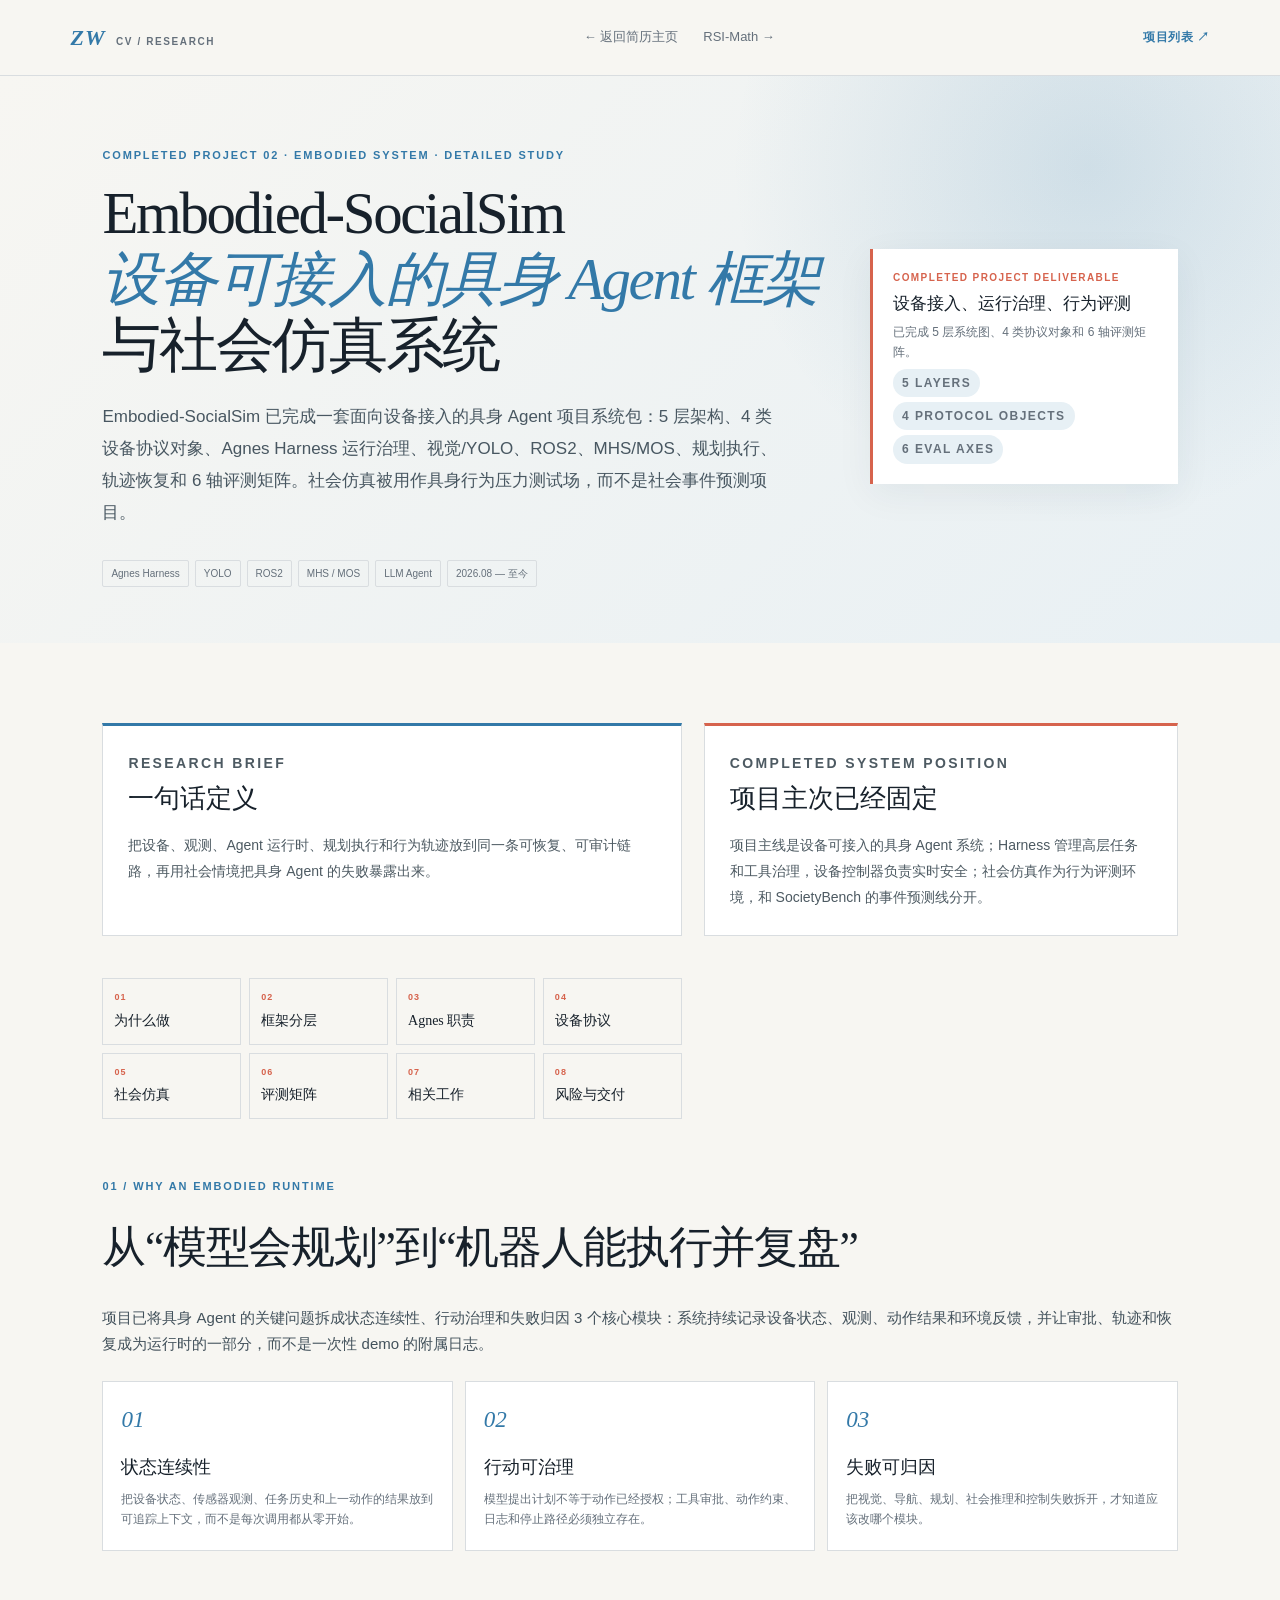
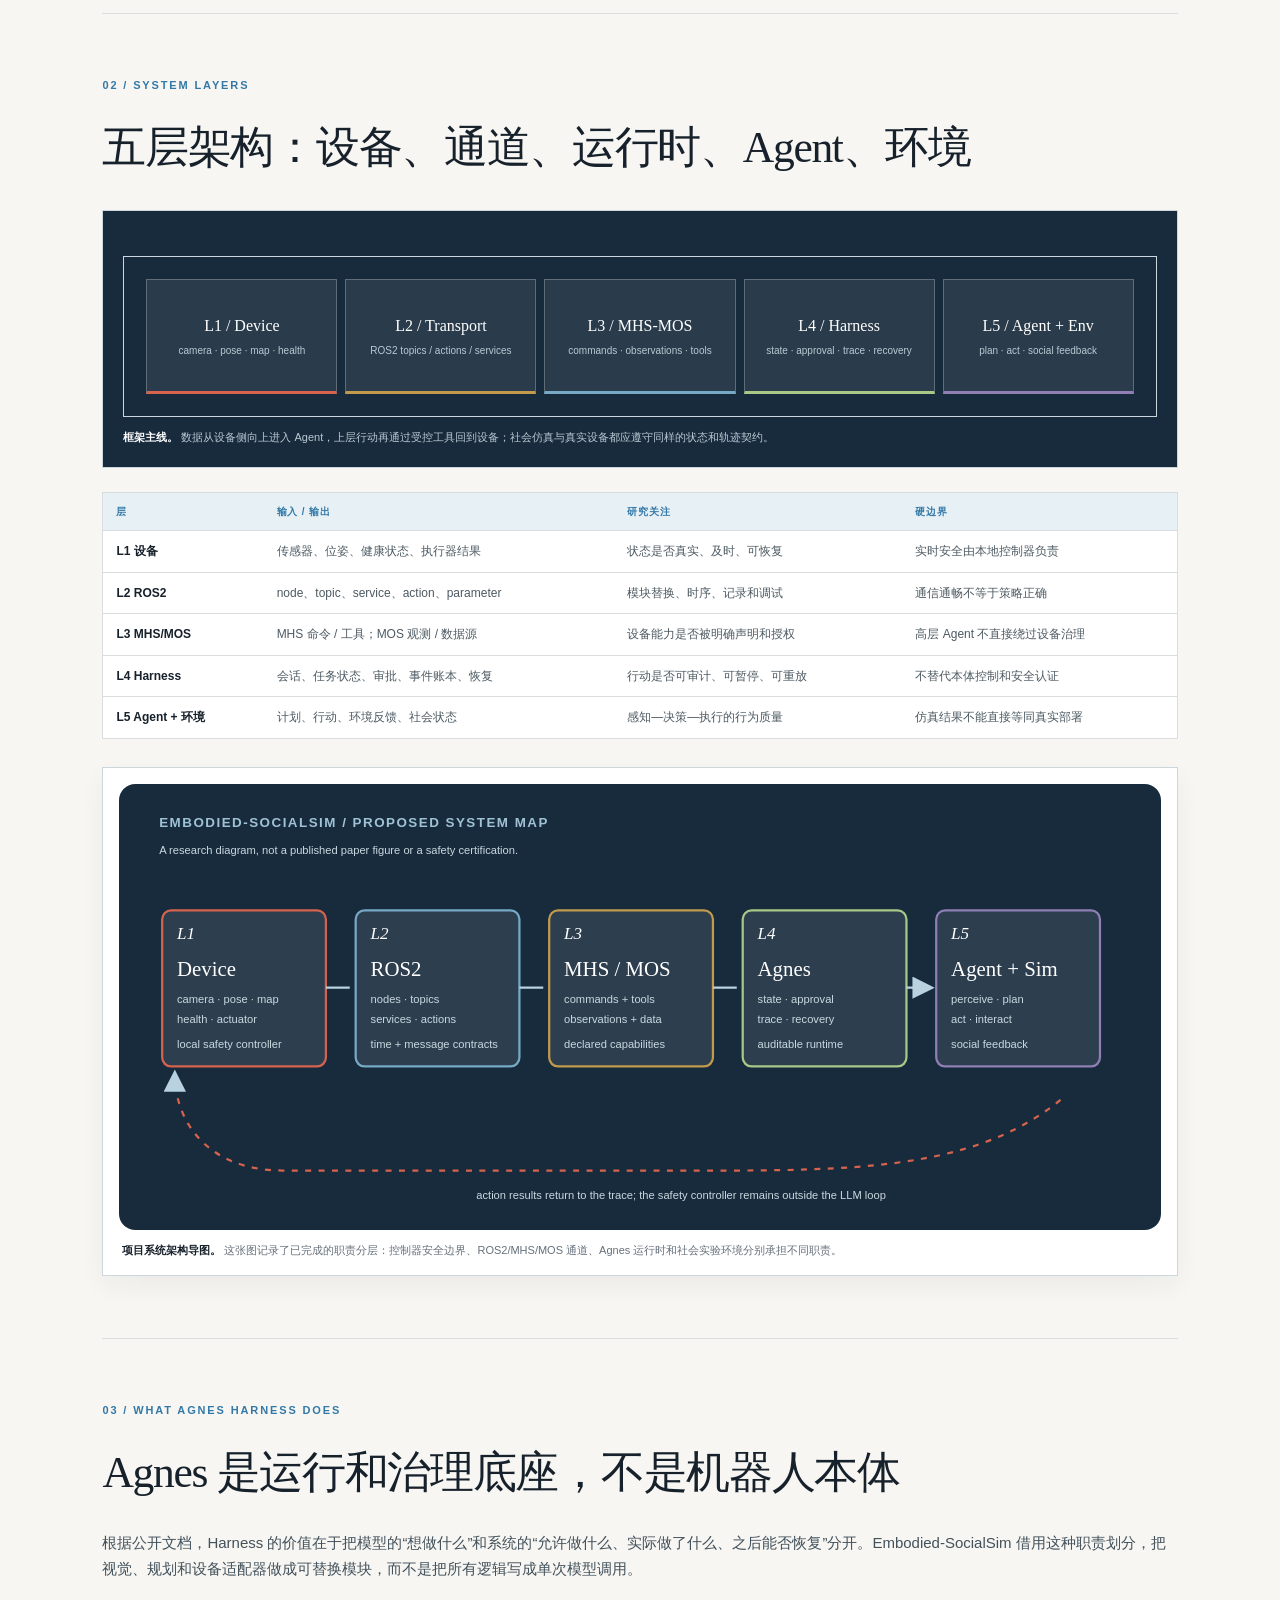
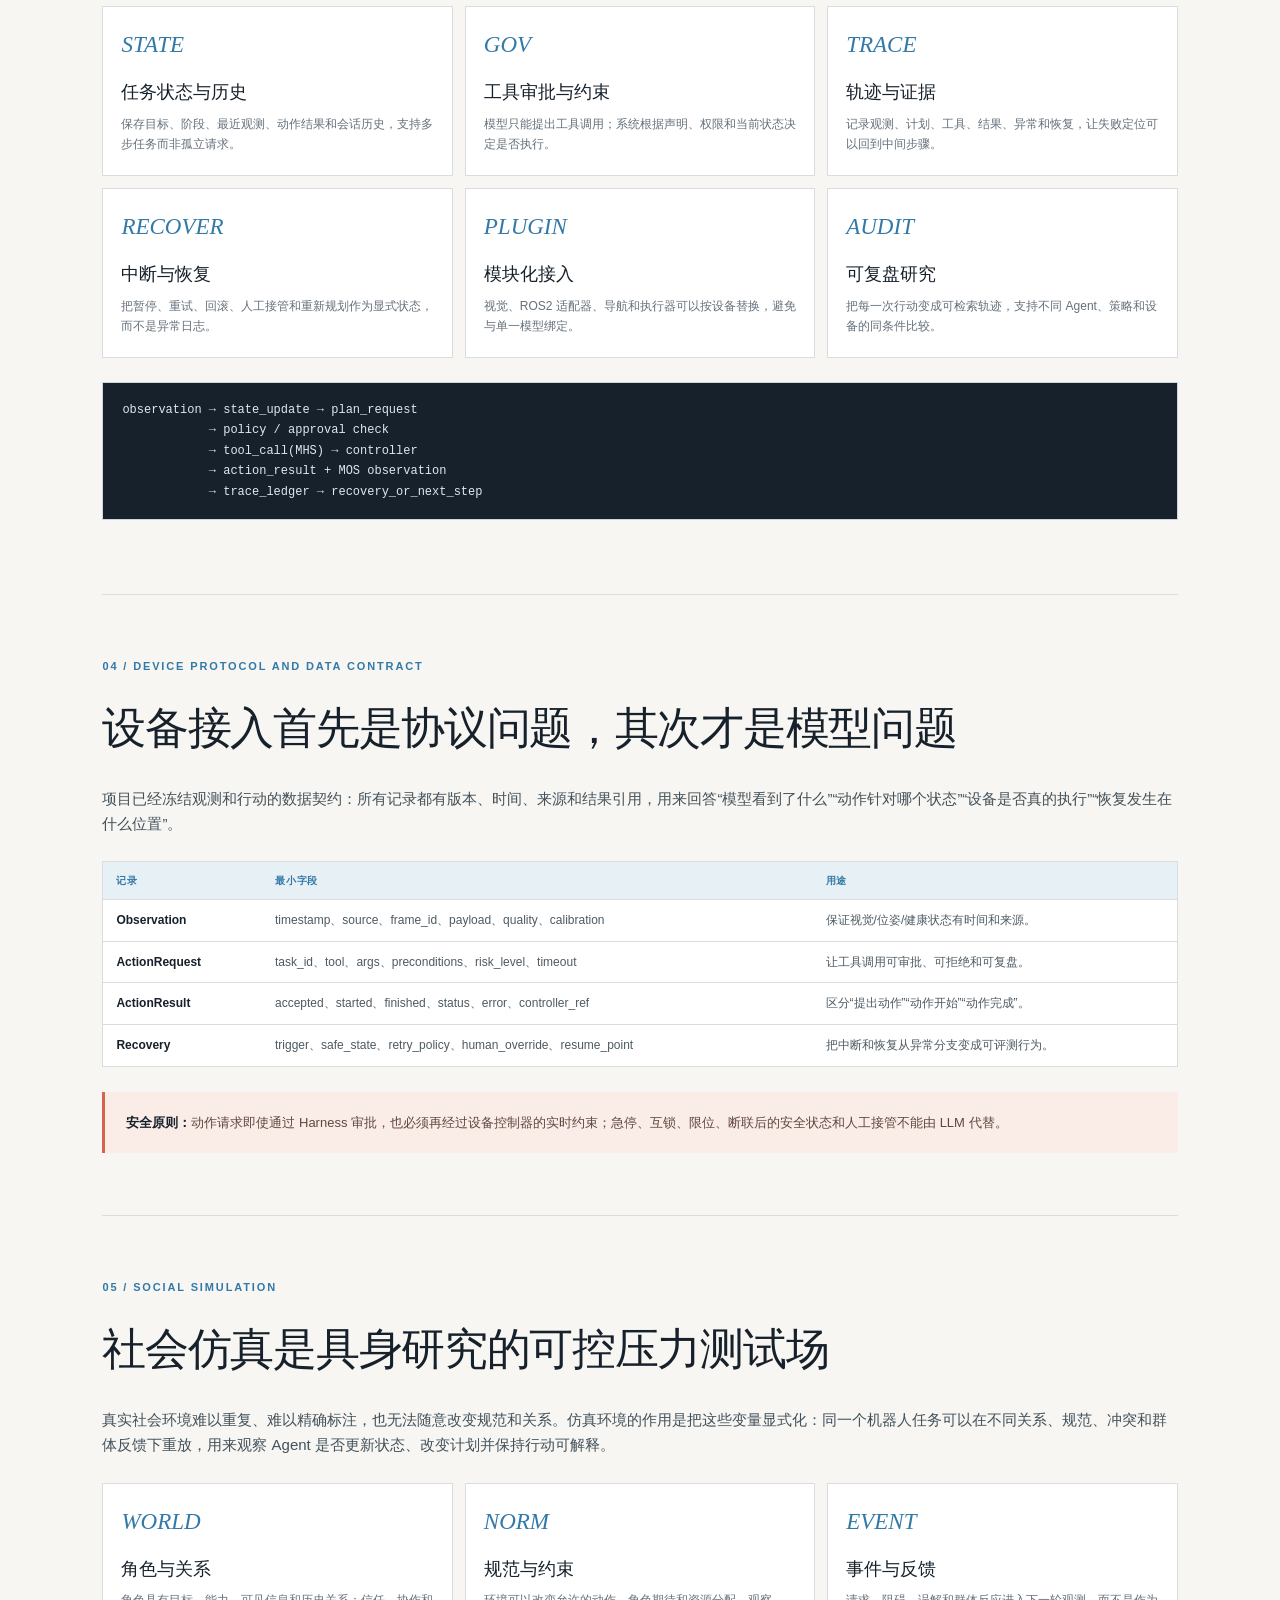
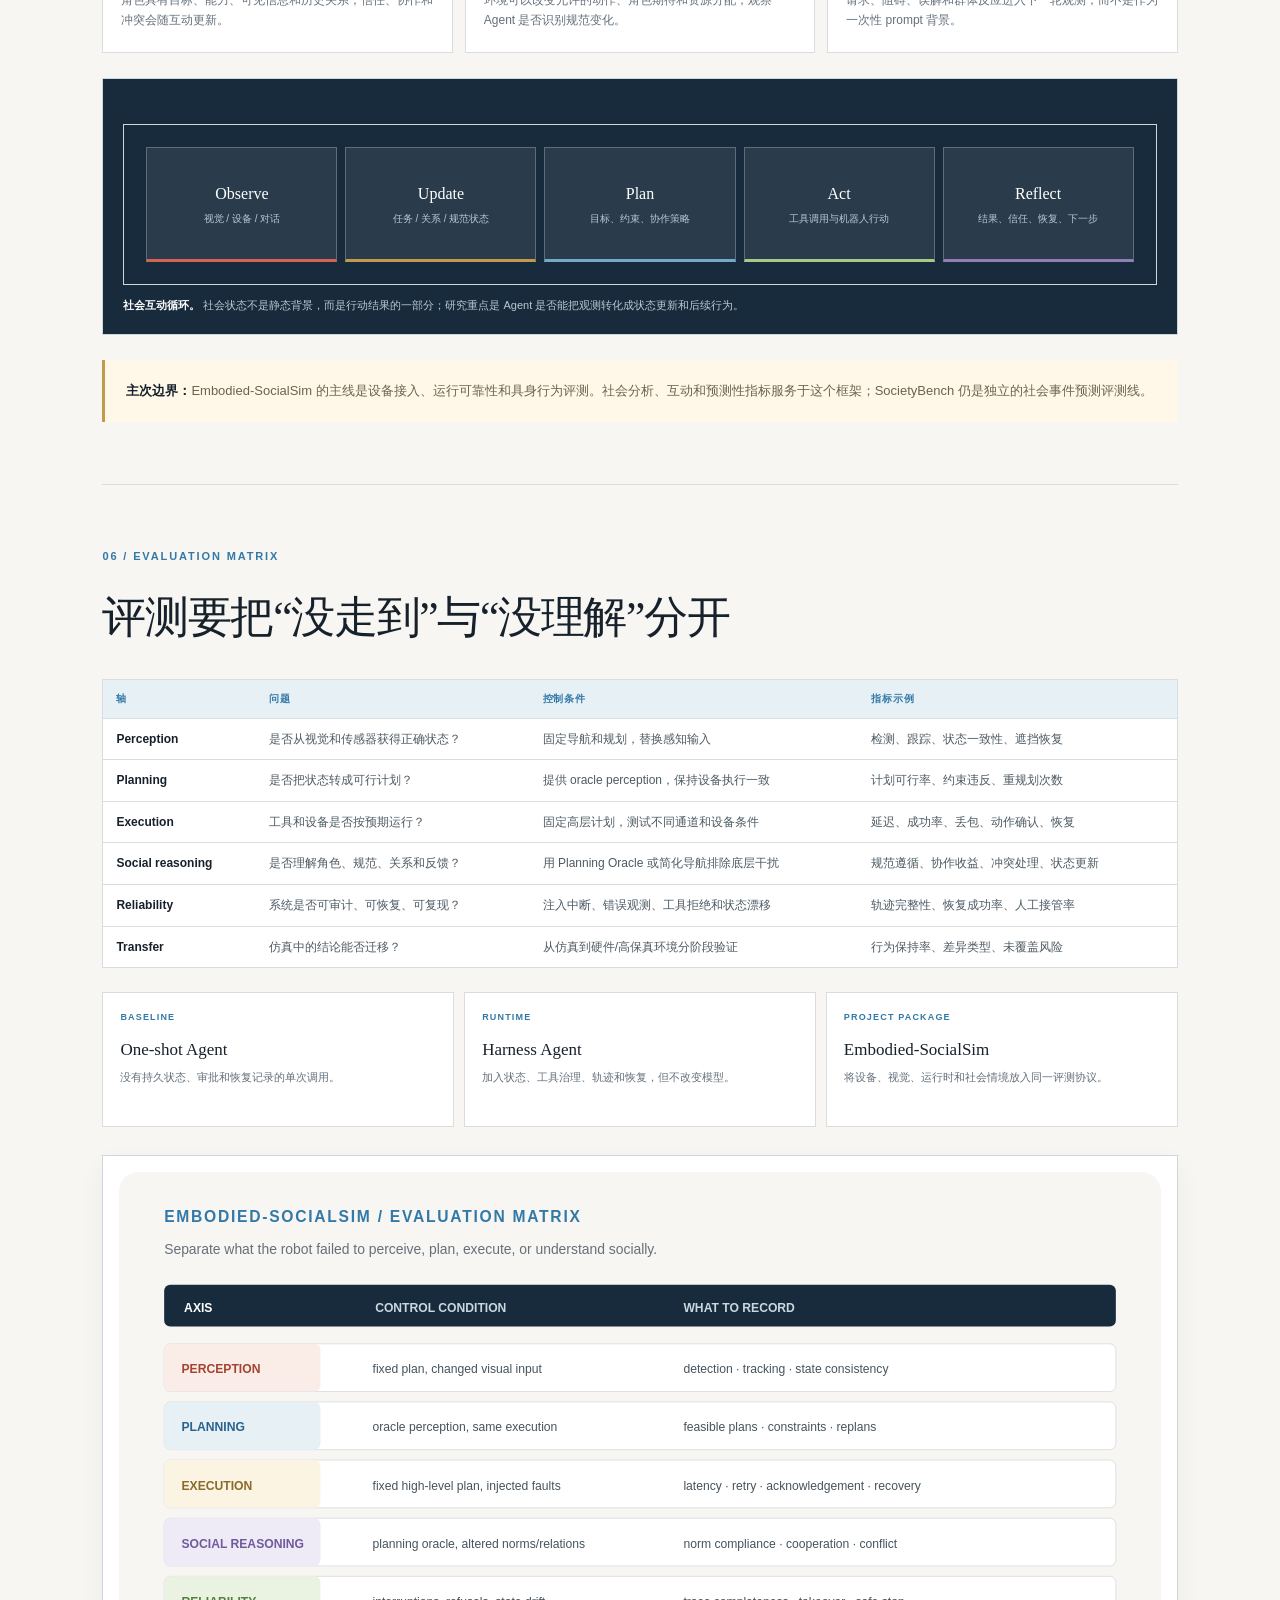
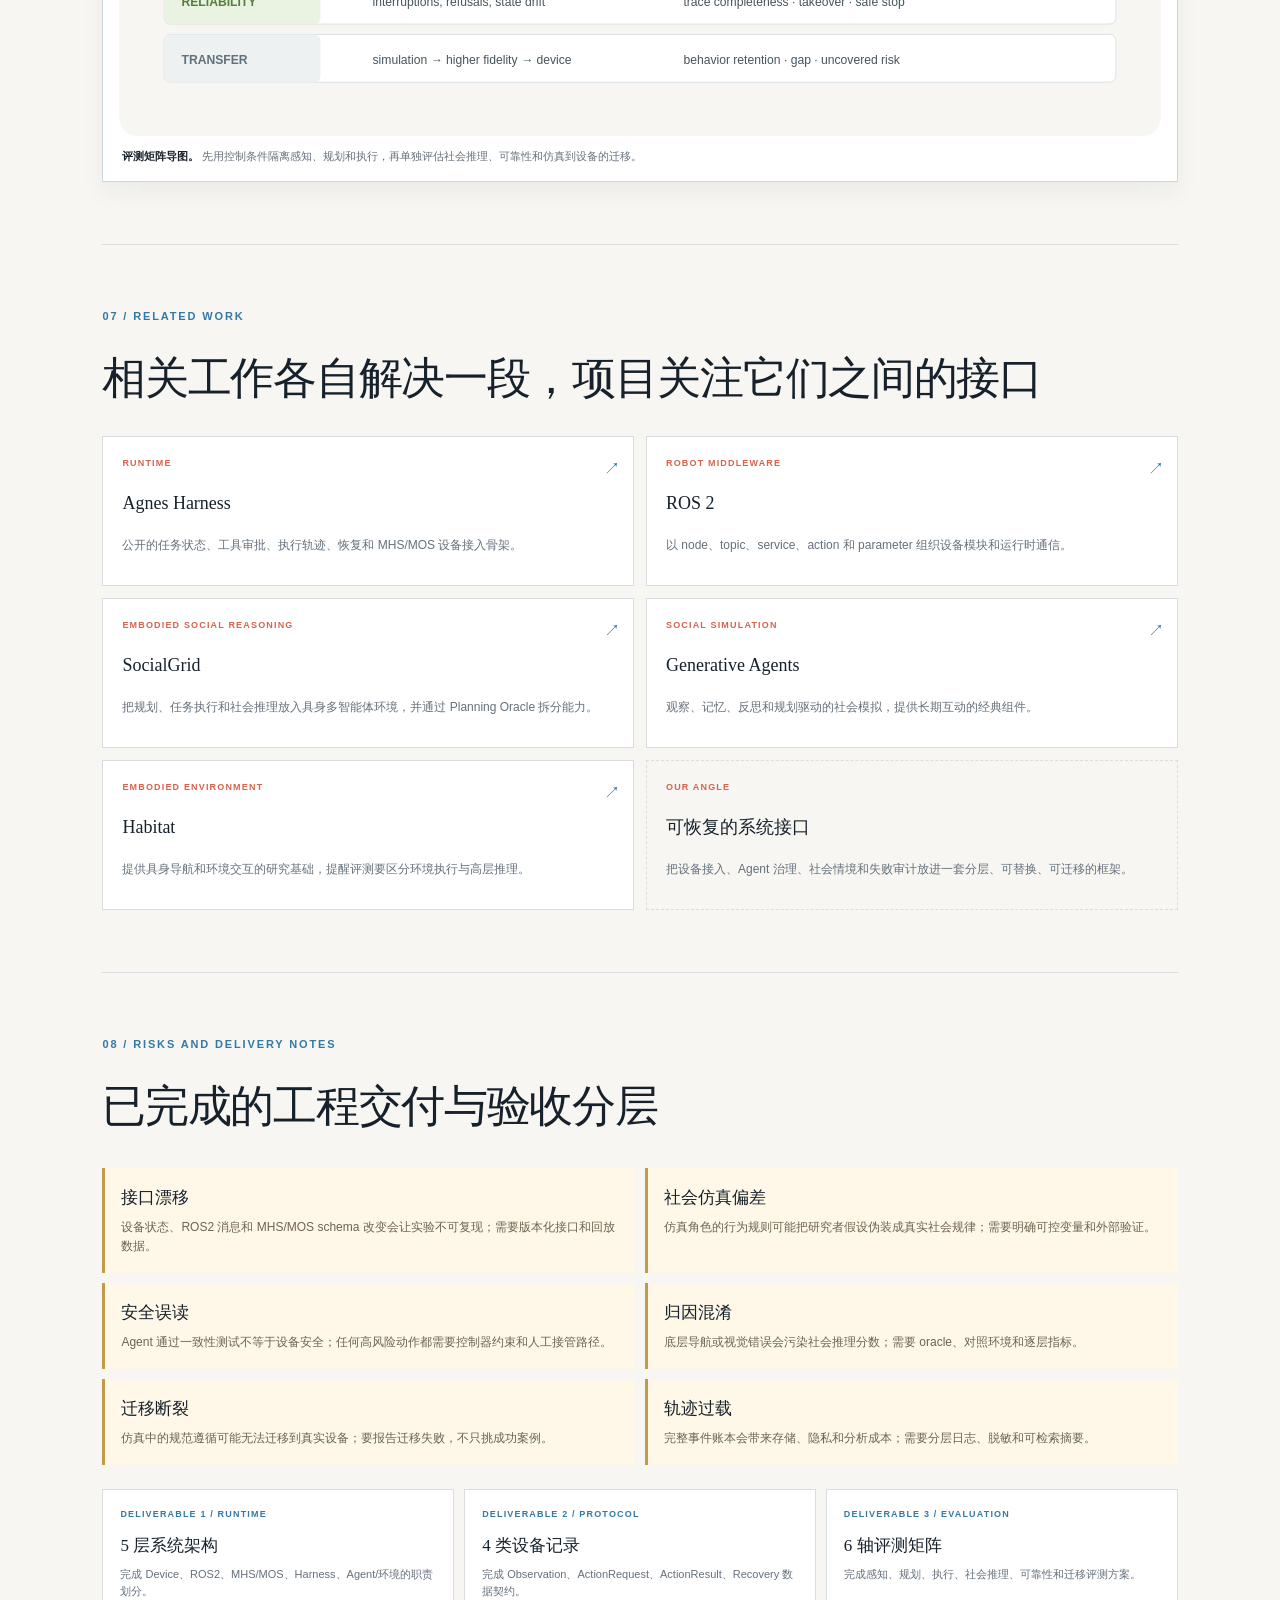
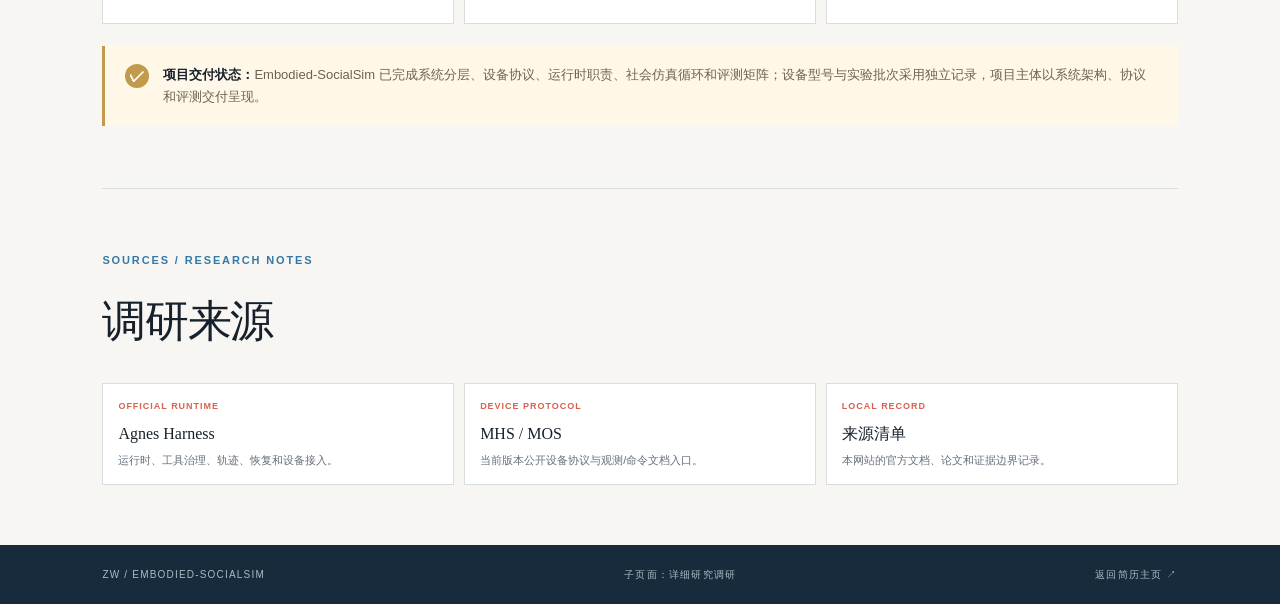
==== commit 64df0d0f: "修复项目页交付物卡片标签溢出：长 pill 改为可换行标签组" ====
--- a/embodied-socialsim.html
+++ b/embodied-socialsim.html
@@ -24,7 +24,7 @@
             <p class="hero-lede">Embodied-SocialSim 已完成一套面向设备接入的具身 Agent 项目系统包：5 层架构、4 类设备协议对象、Agnes Harness 运行治理、视觉/YOLO、ROS2、MHS/MOS、规划执行、轨迹恢复和 6 轴评测矩阵。社会仿真被用作具身行为压力测试场，而不是社会事件预测项目。</p>
             <div class="tag-row hero-tags"><span>Agnes Harness</span><span>YOLO</span><span>ROS2</span><span>MHS / MOS</span><span>LLM Agent</span><span>2026.08 — 至今</span></div>
           </div>
-          <div class="research-page-aside"><div class="contact-card"><span class="card-label">COMPLETED PROJECT DELIVERABLE</span><strong>设备接入、运行治理、行为评测</strong><span>已完成 5 层系统图、4 类协议对象和 6 轴评测矩阵。</span><span class="pill blue">5 LAYERS · 4 PROTOCOL OBJECTS · 6 EVAL AXES</span></div></div>
+          <div class="research-page-aside"><div class="contact-card"><span class="card-label">COMPLETED PROJECT DELIVERABLE</span><strong>设备接入、运行治理、行为评测</strong><span>已完成 5 层系统图、4 类协议对象和 6 轴评测矩阵。</span><div class="pill-row"><span class="pill blue">5 LAYERS</span><span class="pill blue">4 PROTOCOL OBJECTS</span><span class="pill blue">6 EVAL AXES</span></div></div></div>
         </section>
 
         <section class="research-body">
--- a/styles.css
+++ b/styles.css
@@ -77,7 +77,7 @@
 .embodied-card { border-top: 4px solid var(--blue); }
 .direction-top, .project-meta, .detail-footer { display: flex; align-items: center; justify-content: space-between; gap: 14px; }
 .index { font-family: var(--serif); color: var(--muted); font-size: 25px; font-style: italic; }
-.pill { display: inline-flex; align-items: center; width: max-content; padding: 4px 9px; border-radius: 99px; font-size: 9px; font-weight: 900; letter-spacing: .12em; }
+.pill { display: inline-flex; align-items: center; width: max-content; max-width: 100%; padding: 4px 9px; border-radius: 99px; font-size: 9px; font-weight: 900; letter-spacing: .12em; }.pill-row { display: flex; flex-wrap: wrap; gap: 5px; }
 .pill.coral { color: #a44331; background: var(--coral-soft); }
 .pill.blue { color: #28638e; background: var(--blue-soft); }
 .pill.neutral { color: #60717c; background: #edf0f1; }
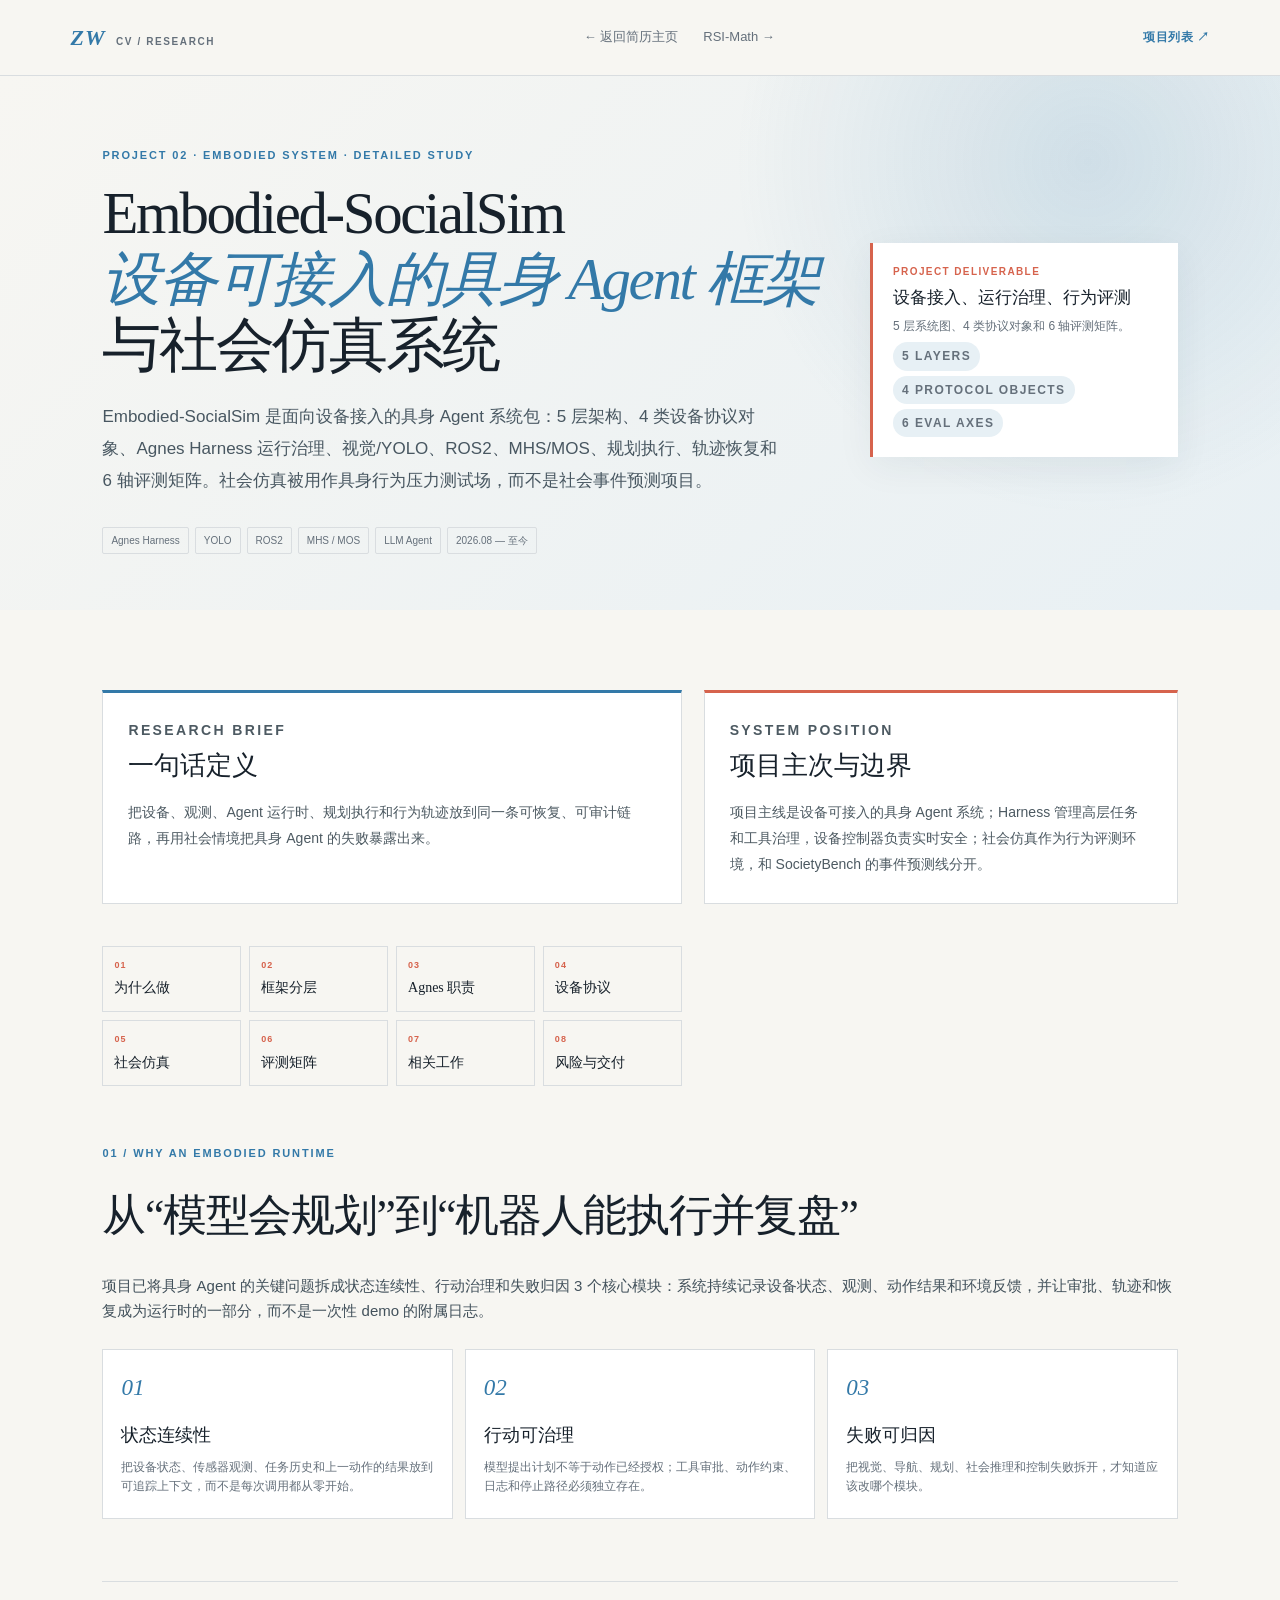
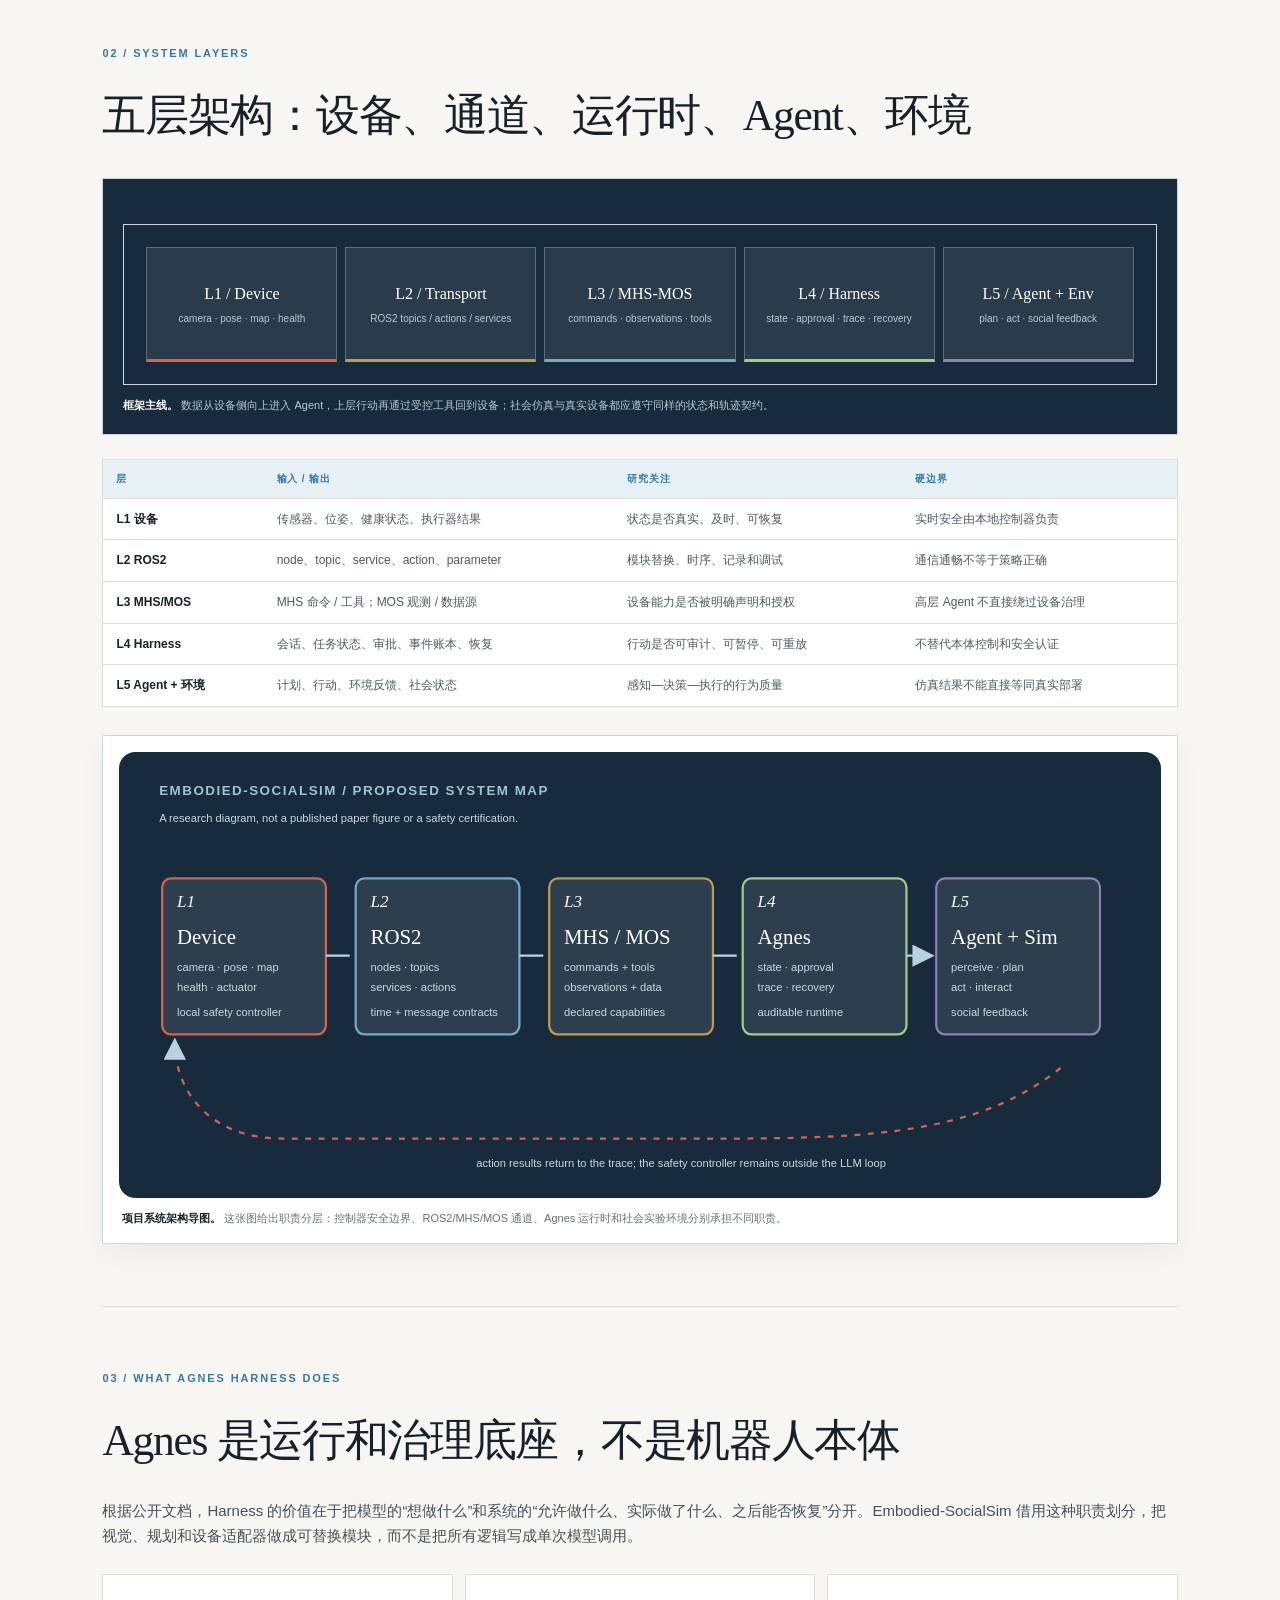
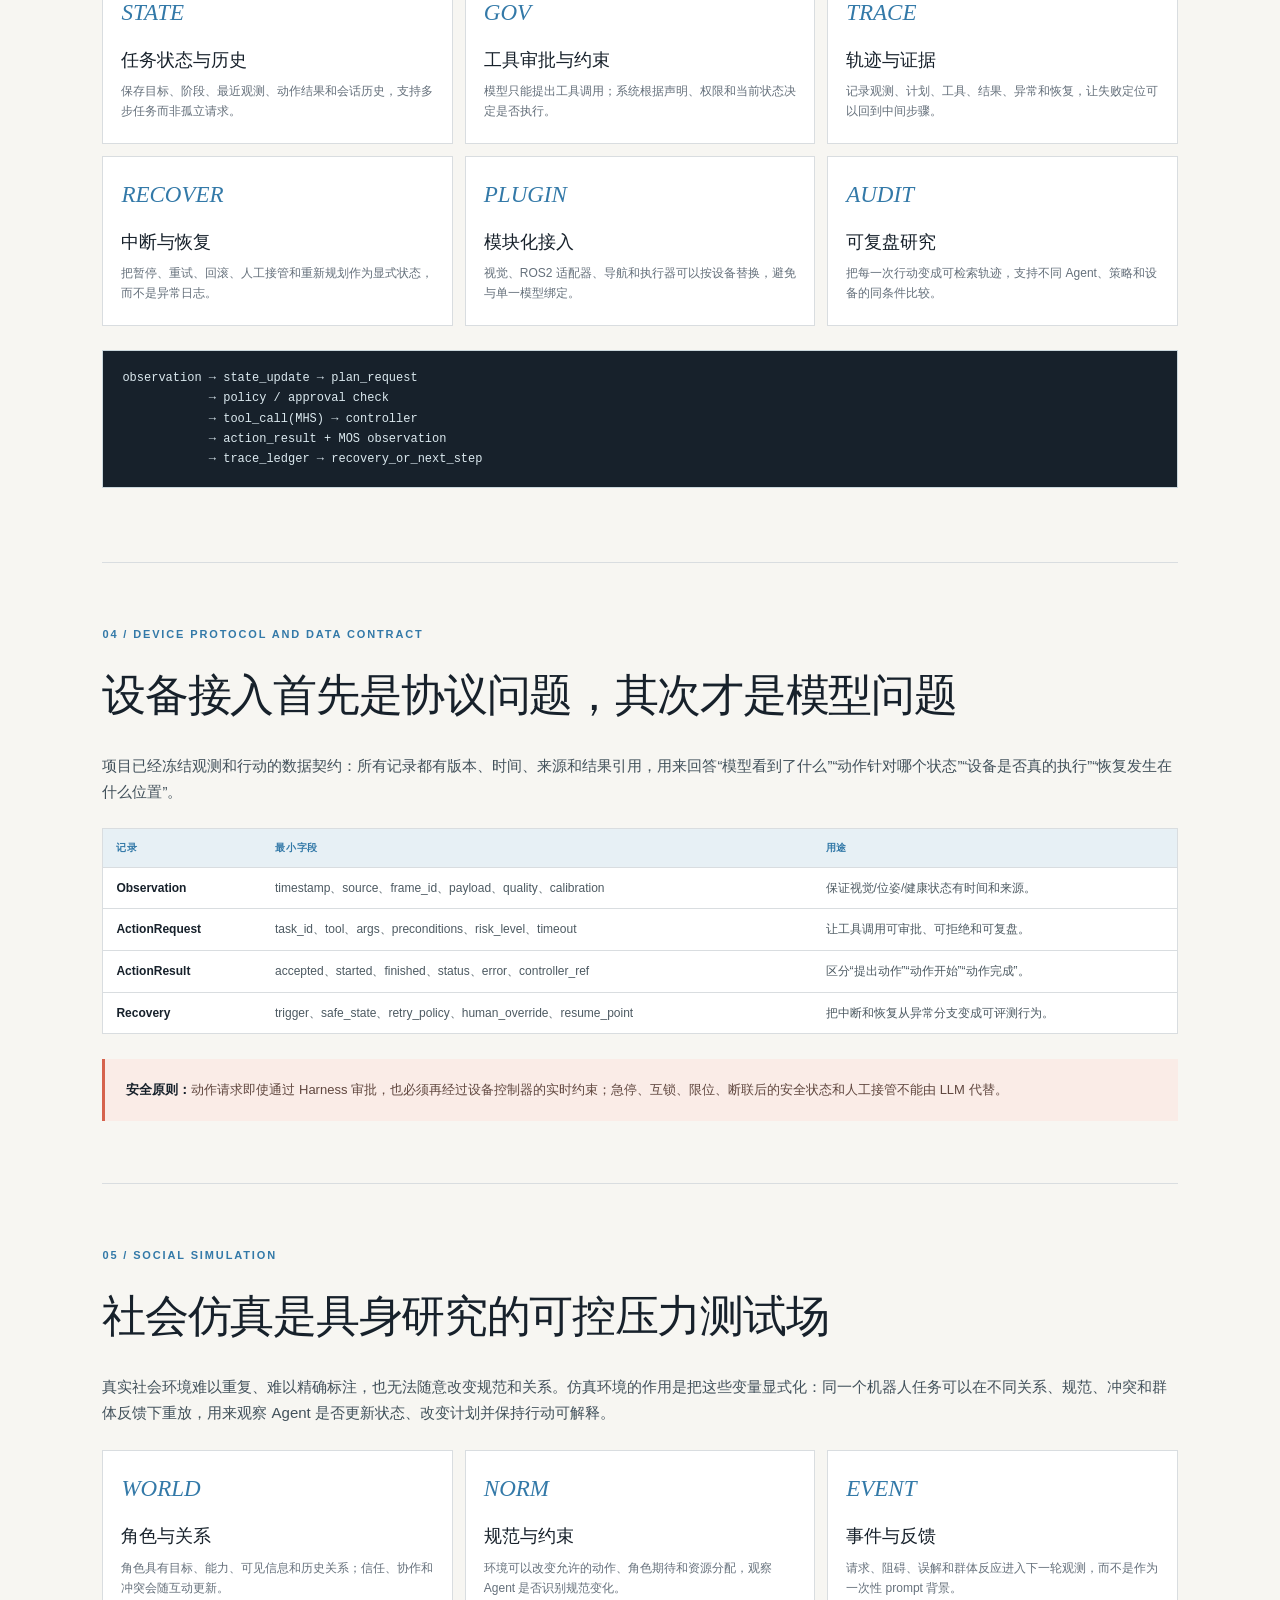
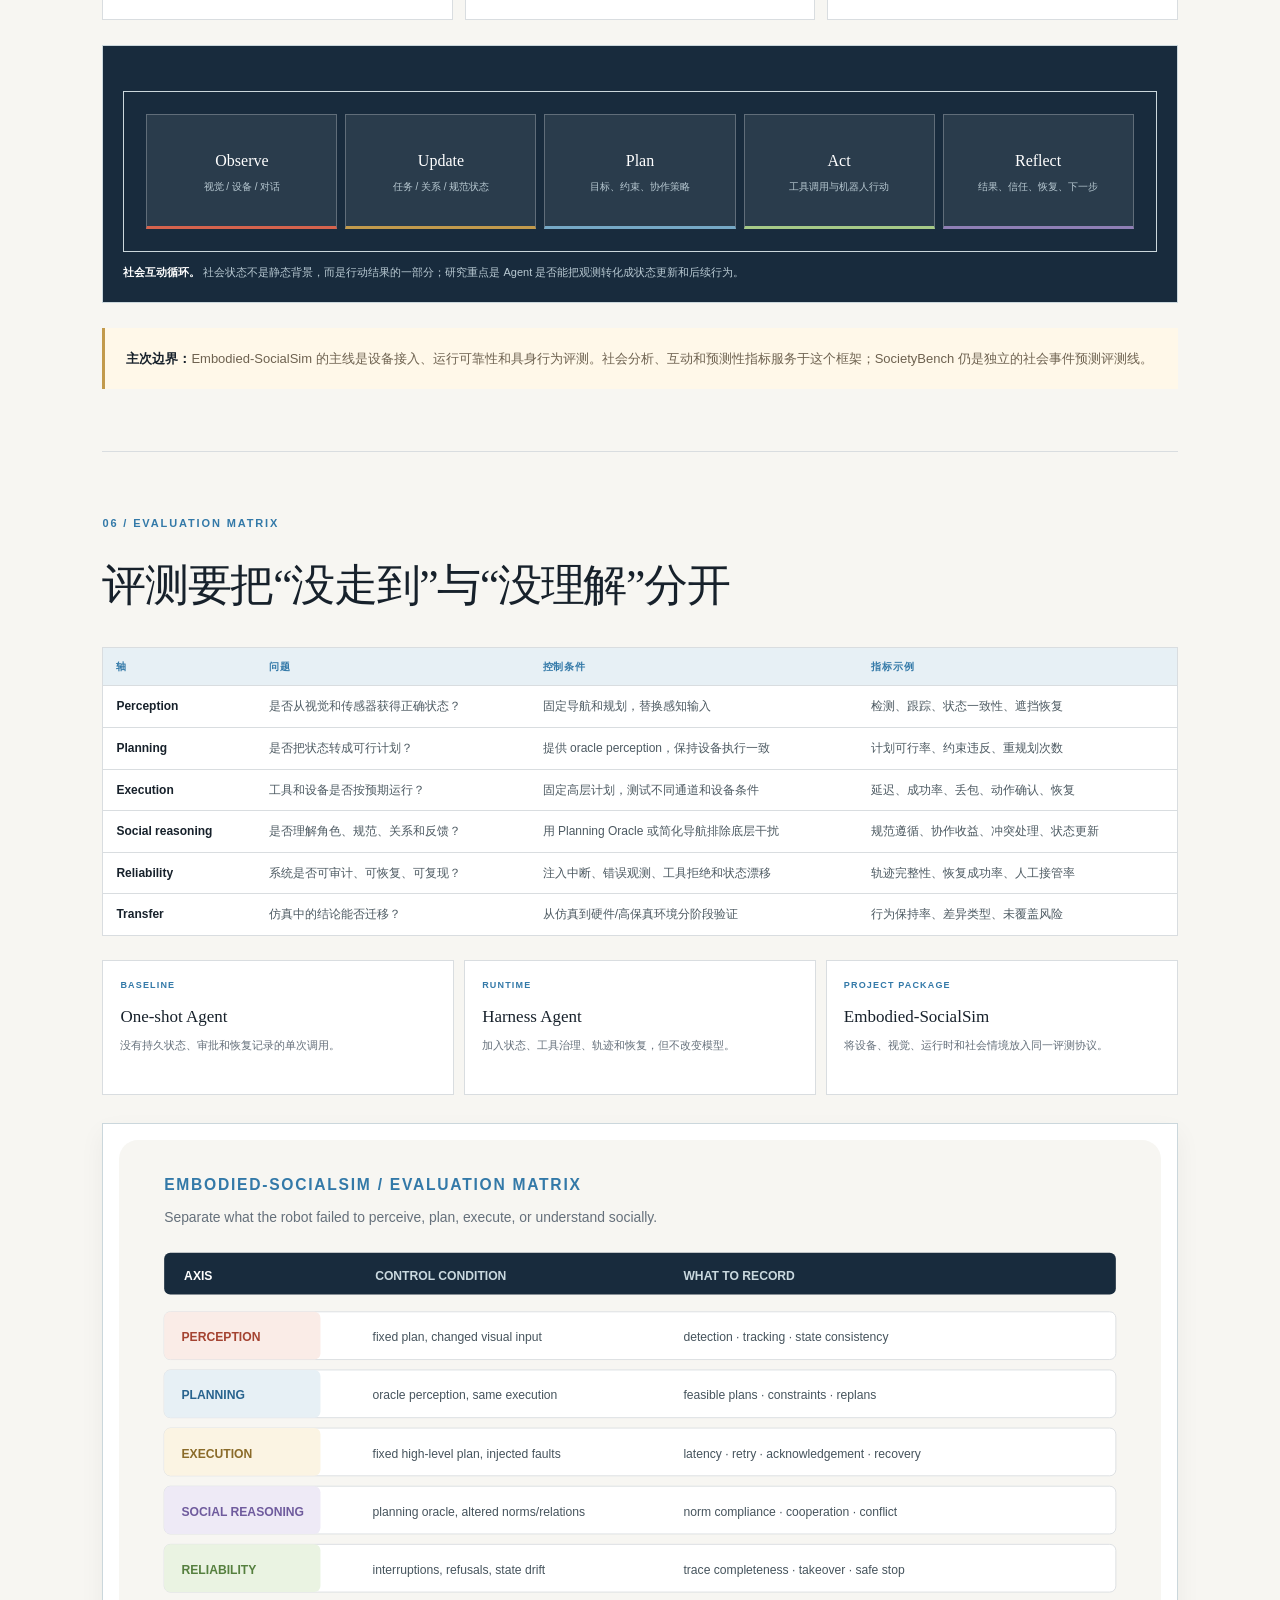
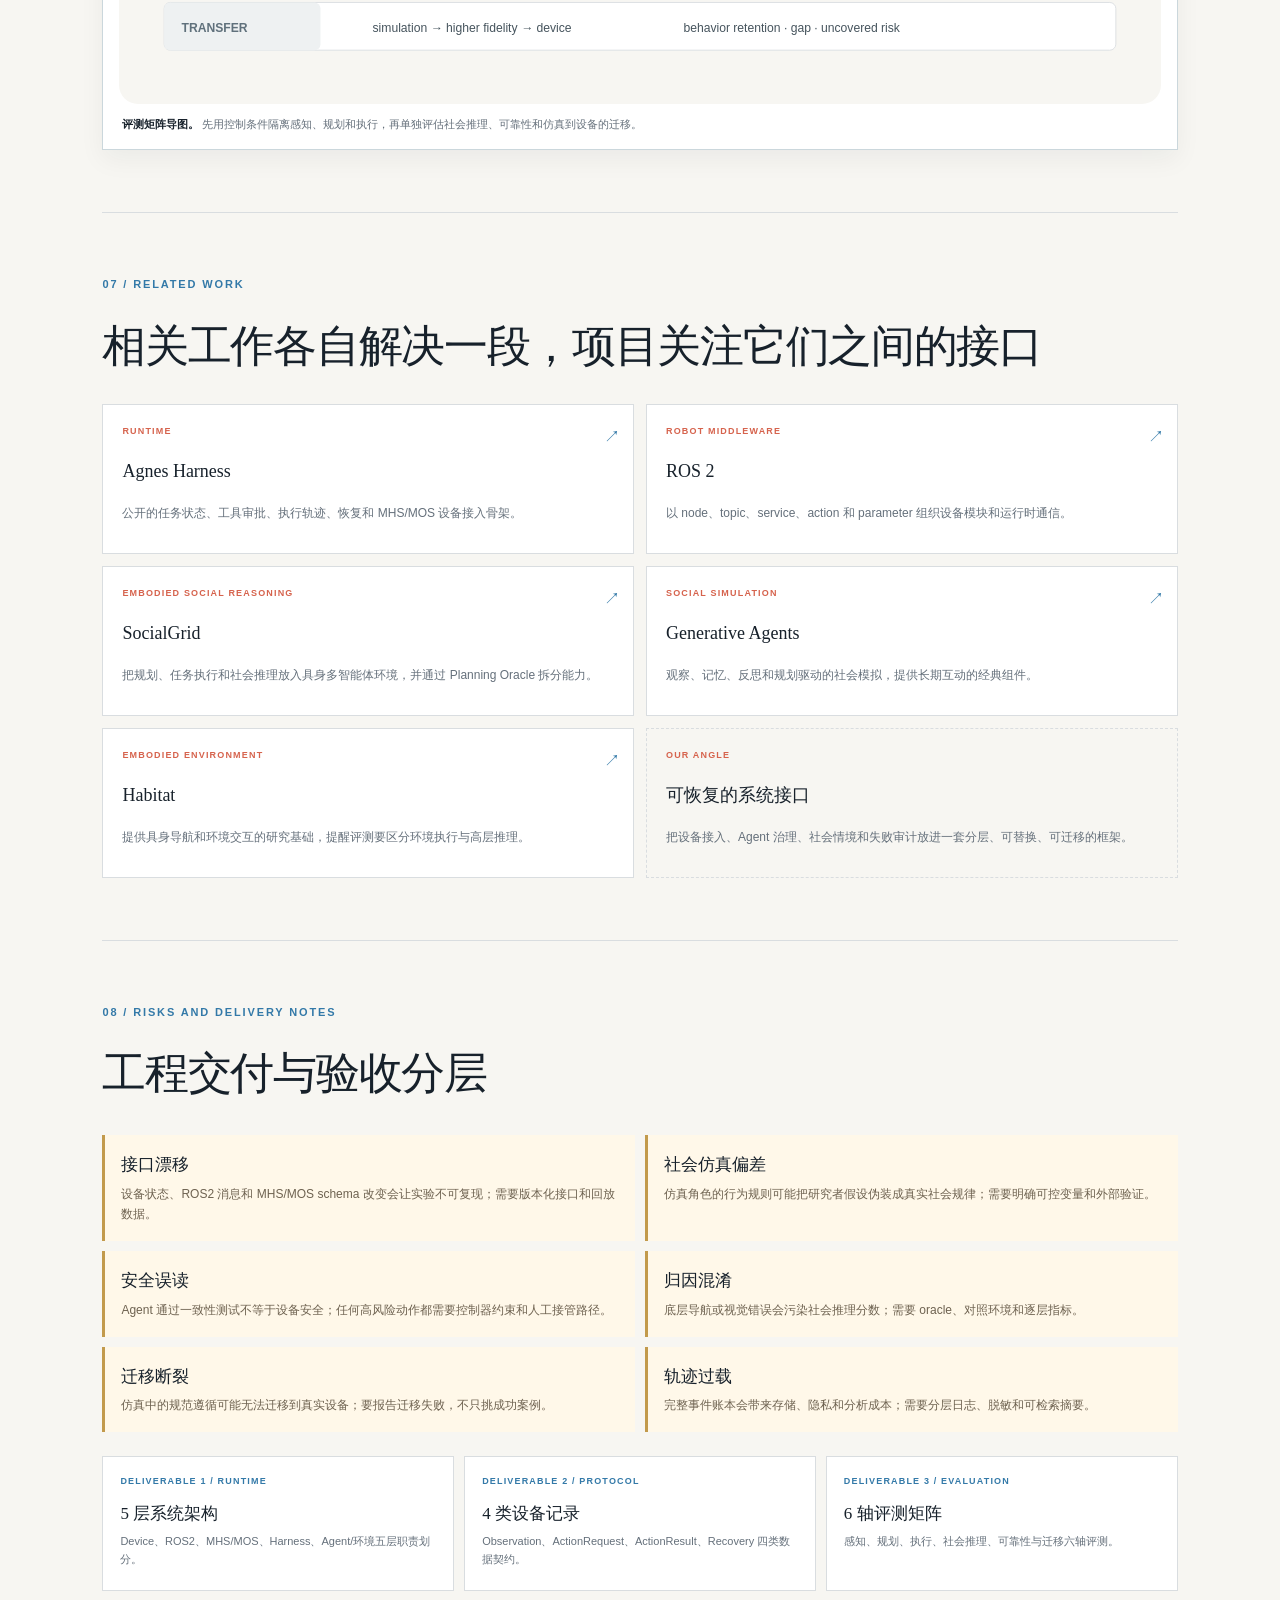
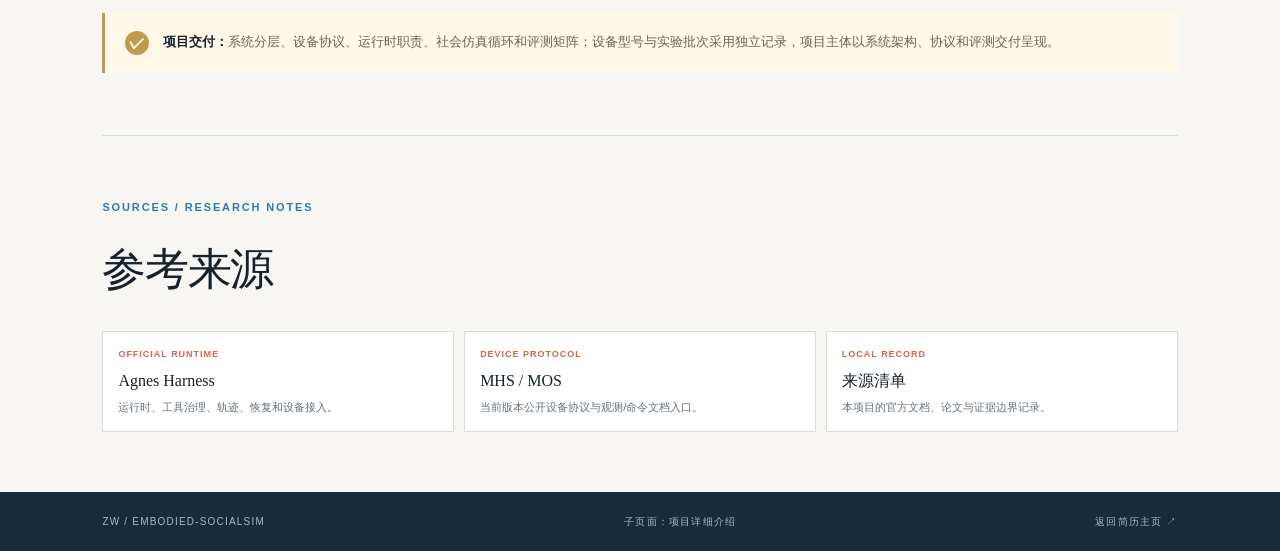
==== commit 92f9a70d: "项目页统一为项目介绍口径：直接陈述交付内容与参考来源，去掉「已完成/调研」等措辞" ====
--- a/embodied-socialsim.html
+++ b/embodied-socialsim.html
@@ -3,8 +3,8 @@
   <head>
     <meta charset="utf-8" />
     <meta name="viewport" content="width=device-width, initial-scale=1" />
-    <meta name="description" content="Embodied-SocialSim 详细研究调研：Agnes Harness 驱动的设备可接入具身 Agent 框架与社会仿真系统。" />
-    <title>Embodied-SocialSim 研究调研 · 王振冉</title>
+    <meta name="description" content="Embodied-SocialSim 项目介绍：Agnes Harness 驱动的设备可接入具身 Agent 框架与社会仿真系统。" />
+    <title>Embodied-SocialSim 项目介绍 · 王振冉</title>
     <link rel="stylesheet" href="styles.css" />
   </head>
   <body>
@@ -12,25 +12,25 @@
     <div class="page-shell">
       <header class="research-topbar">
         <a class="brand" href="index.html"><span>ZW</span><small>CV / RESEARCH</small></a>
-        <nav class="topnav" aria-label="研究调研导航"><a href="index.html">← 返回简历主页</a><a href="rsi-math.html">RSI-Math →</a></nav>
+        <nav class="topnav" aria-label="项目导航"><a href="index.html">← 返回简历主页</a><a href="rsi-math.html">RSI-Math →</a></nav>
         <a class="top-link" href="index.html#projects">项目列表 ↗</a>
       </header>
 
       <main id="main-content">
         <section class="research-page-hero embodied-hero">
           <div class="research-page-copy">
-            <p class="eyebrow">COMPLETED PROJECT 02 · EMBODIED SYSTEM · DETAILED STUDY</p>
+            <p class="eyebrow">PROJECT 02 · EMBODIED SYSTEM · DETAILED STUDY</p>
             <h1>Embodied-SocialSim<br /><em>设备可接入的具身 Agent 框架</em><br />与社会仿真系统</h1>
-            <p class="hero-lede">Embodied-SocialSim 已完成一套面向设备接入的具身 Agent 项目系统包：5 层架构、4 类设备协议对象、Agnes Harness 运行治理、视觉/YOLO、ROS2、MHS/MOS、规划执行、轨迹恢复和 6 轴评测矩阵。社会仿真被用作具身行为压力测试场，而不是社会事件预测项目。</p>
+            <p class="hero-lede">Embodied-SocialSim 是面向设备接入的具身 Agent 系统包：5 层架构、4 类设备协议对象、Agnes Harness 运行治理、视觉/YOLO、ROS2、MHS/MOS、规划执行、轨迹恢复和 6 轴评测矩阵。社会仿真被用作具身行为压力测试场，而不是社会事件预测项目。</p>
             <div class="tag-row hero-tags"><span>Agnes Harness</span><span>YOLO</span><span>ROS2</span><span>MHS / MOS</span><span>LLM Agent</span><span>2026.08 — 至今</span></div>
           </div>
-          <div class="research-page-aside"><div class="contact-card"><span class="card-label">COMPLETED PROJECT DELIVERABLE</span><strong>设备接入、运行治理、行为评测</strong><span>已完成 5 层系统图、4 类协议对象和 6 轴评测矩阵。</span><div class="pill-row"><span class="pill blue">5 LAYERS</span><span class="pill blue">4 PROTOCOL OBJECTS</span><span class="pill blue">6 EVAL AXES</span></div></div></div>
+          <div class="research-page-aside"><div class="contact-card"><span class="card-label">PROJECT DELIVERABLE</span><strong>设备接入、运行治理、行为评测</strong><span>5 层系统图、4 类协议对象和 6 轴评测矩阵。</span><div class="pill-row"><span class="pill blue">5 LAYERS</span><span class="pill blue">4 PROTOCOL OBJECTS</span><span class="pill blue">6 EVAL AXES</span></div></div></div>
         </section>
 
         <section class="research-body">
           <div class="research-intro-grid">
             <article class="research-intro-card accent-blue"><p class="mini-kicker">RESEARCH BRIEF</p><h3>一句话定义</h3><p>把设备、观测、Agent 运行时、规划执行和行为轨迹放到同一条可恢复、可审计链路，再用社会情境把具身 Agent 的失败暴露出来。</p></article>
-            <article class="research-intro-card accent-coral"><p class="mini-kicker">COMPLETED SYSTEM POSITION</p><h3>项目主次已经固定</h3><p>项目主线是设备可接入的具身 Agent 系统；Harness 管理高层任务和工具治理，设备控制器负责实时安全；社会仿真作为行为评测环境，和 SocietyBench 的事件预测线分开。</p></article>
+            <article class="research-intro-card accent-coral"><p class="mini-kicker">SYSTEM POSITION</p><h3>项目主次与边界</h3><p>项目主线是设备可接入的具身 Agent 系统；Harness 管理高层任务和工具治理，设备控制器负责实时安全；社会仿真作为行为评测环境，和 SocietyBench 的事件预测线分开。</p></article>
             <nav class="research-toc" aria-label="Embodied-SocialSim 页面目录"><a href="#why"><span>01</span><strong>为什么做</strong></a><a href="#layers"><span>02</span><strong>框架分层</strong></a><a href="#agnes"><span>03</span><strong>Agnes 职责</strong></a><a href="#protocol"><span>04</span><strong>设备协议</strong></a><a href="#social"><span>05</span><strong>社会仿真</strong></a><a href="#evaluation"><span>06</span><strong>评测矩阵</strong></a><a href="#related"><span>07</span><strong>相关工作</strong></a><a href="#roadmap"><span>08</span><strong>风险与交付</strong></a></nav>
           </div>
 
@@ -46,7 +46,7 @@
             <h2>五层架构：设备、通道、运行时、Agent、环境</h2>
             <div class="research-figure"><div class="research-architecture"><div class="arch-node"><b>L1 / Device</b><small>camera · pose · map · health</small></div><div class="arch-node"><b>L2 / Transport</b><small>ROS2 topics / actions / services</small></div><div class="arch-node"><b>L3 / MHS-MOS</b><small>commands · observations · tools</small></div><div class="arch-node"><b>L4 / Harness</b><small>state · approval · trace · recovery</small></div><div class="arch-node"><b>L5 / Agent + Env</b><small>plan · act · social feedback</small></div></div><figcaption><b>框架主线。</b> 数据从设备侧向上进入 Agent，上层行动再通过受控工具回到设备；社会仿真与真实设备都应遵守同样的状态和轨迹契约。</figcaption></div>
             <div class="research-table-wrap"><table class="research-table"><thead><tr><th>层</th><th>输入 / 输出</th><th>研究关注</th><th>硬边界</th></tr></thead><tbody><tr><td>L1 设备</td><td>传感器、位姿、健康状态、执行器结果</td><td>状态是否真实、及时、可恢复</td><td>实时安全由本地控制器负责</td></tr><tr><td>L2 ROS2</td><td>node、topic、service、action、parameter</td><td>模块替换、时序、记录和调试</td><td>通信通畅不等于策略正确</td></tr><tr><td>L3 MHS/MOS</td><td>MHS 命令 / 工具；MOS 观测 / 数据源</td><td>设备能力是否被明确声明和授权</td><td>高层 Agent 不直接绕过设备治理</td></tr><tr><td>L4 Harness</td><td>会话、任务状态、审批、事件账本、恢复</td><td>行动是否可审计、可暂停、可重放</td><td>不替代本体控制和安全认证</td></tr><tr><td>L5 Agent + 环境</td><td>计划、行动、环境反馈、社会状态</td><td>感知—决策—执行的行为质量</td><td>仿真结果不能直接等同真实部署</td></tr></tbody></table></div>
-            <figure class="research-image-figure"><img src="assets/research/embodied-architecture.svg" alt="Embodied-SocialSim 设备到社会仿真的分层架构图" /><figcaption><b>项目系统架构导图。</b> 这张图记录了已完成的职责分层：控制器安全边界、ROS2/MHS/MOS 通道、Agnes 运行时和社会实验环境分别承担不同职责。</figcaption></figure>
+            <figure class="research-image-figure"><img src="assets/research/embodied-architecture.svg" alt="Embodied-SocialSim 设备到社会仿真的分层架构图" /><figcaption><b>项目系统架构导图。</b> 这张图给出职责分层：控制器安全边界、ROS2/MHS/MOS 通道、Agnes 运行时和社会实验环境分别承担不同职责。</figcaption></figure>
           </article>
 
           <article class="research-section-block" id="agnes">
@@ -94,21 +94,21 @@
 
           <article class="research-section-block" id="roadmap">
             <p class="mini-kicker">08 / RISKS AND DELIVERY NOTES</p>
-            <h2>已完成的工程交付与验收分层</h2>
+            <h2>工程交付与验收分层</h2>
             <div class="research-risk-grid"><article class="research-risk"><strong>接口漂移</strong><p>设备状态、ROS2 消息和 MHS/MOS schema 改变会让实验不可复现；需要版本化接口和回放数据。</p></article><article class="research-risk"><strong>社会仿真偏差</strong><p>仿真角色的行为规则可能把研究者假设伪装成真实社会规律；需要明确可控变量和外部验证。</p></article><article class="research-risk"><strong>安全误读</strong><p>Agent 通过一致性测试不等于设备安全；任何高风险动作都需要控制器约束和人工接管路径。</p></article><article class="research-risk"><strong>归因混淆</strong><p>底层导航或视觉错误会污染社会推理分数；需要 oracle、对照环境和逐层指标。</p></article><article class="research-risk"><strong>迁移断裂</strong><p>仿真中的规范遵循可能无法迁移到真实设备；要报告迁移失败，不只挑成功案例。</p></article><article class="research-risk"><strong>轨迹过载</strong><p>完整事件账本会带来存储、隐私和分析成本；需要分层日志、脱敏和可检索摘要。</p></article></div>
-            <div class="research-status-grid"><article class="research-status-card"><span>DELIVERABLE 1 / RUNTIME</span><strong>5 层系统架构</strong><p>完成 Device、ROS2、MHS/MOS、Harness、Agent/环境的职责划分。</p></article><article class="research-status-card"><span>DELIVERABLE 2 / PROTOCOL</span><strong>4 类设备记录</strong><p>完成 Observation、ActionRequest、ActionResult、Recovery 数据契约。</p></article><article class="research-status-card"><span>DELIVERABLE 3 / EVALUATION</span><strong>6 轴评测矩阵</strong><p>完成感知、规划、执行、社会推理、可靠性和迁移评测方案。</p></article></div>
-            <div class="status-banner" style="margin-top:22px"><div class="boundary-icon">✓</div><p><b>项目交付状态：</b>Embodied-SocialSim 已完成系统分层、设备协议、运行时职责、社会仿真循环和评测矩阵；设备型号与实验批次采用独立记录，项目主体以系统架构、协议和评测交付呈现。</p></div>
+            <div class="research-status-grid"><article class="research-status-card"><span>DELIVERABLE 1 / RUNTIME</span><strong>5 层系统架构</strong><p>Device、ROS2、MHS/MOS、Harness、Agent/环境五层职责划分。</p></article><article class="research-status-card"><span>DELIVERABLE 2 / PROTOCOL</span><strong>4 类设备记录</strong><p>Observation、ActionRequest、ActionResult、Recovery 四类数据契约。</p></article><article class="research-status-card"><span>DELIVERABLE 3 / EVALUATION</span><strong>6 轴评测矩阵</strong><p>感知、规划、执行、社会推理、可靠性与迁移六轴评测。</p></article></div>
+            <div class="status-banner" style="margin-top:22px"><div class="boundary-icon">✓</div><p><b>项目交付：</b>系统分层、设备协议、运行时职责、社会仿真循环和评测矩阵；设备型号与实验批次采用独立记录，项目主体以系统架构、协议和评测交付呈现。</p></div>
           </article>
 
           <article class="research-section-block">
             <p class="mini-kicker">SOURCES / RESEARCH NOTES</p>
-            <h2>调研来源</h2>
-            <div class="research-source-grid"><a class="research-source" href="https://github.com/AgnesAI-Labs/agnes-harness" target="_blank" rel="noreferrer"><span>OFFICIAL RUNTIME</span><strong>Agnes Harness</strong><small>运行时、工具治理、轨迹、恢复和设备接入。</small></a><a class="research-source" href="https://github.com/AgnesAI-Labs/agnes-harness/tree/main/docs" target="_blank" rel="noreferrer"><span>DEVICE PROTOCOL</span><strong>MHS / MOS</strong><small>当前版本公开设备协议与观测/命令文档入口。</small></a><a class="research-source" href="research/sources.md"><span>LOCAL RECORD</span><strong>来源清单</strong><small>本网站的官方文档、论文和证据边界记录。</small></a></div>
+            <h2>参考来源</h2>
+            <div class="research-source-grid"><a class="research-source" href="https://github.com/AgnesAI-Labs/agnes-harness" target="_blank" rel="noreferrer"><span>OFFICIAL RUNTIME</span><strong>Agnes Harness</strong><small>运行时、工具治理、轨迹、恢复和设备接入。</small></a><a class="research-source" href="https://github.com/AgnesAI-Labs/agnes-harness/tree/main/docs" target="_blank" rel="noreferrer"><span>DEVICE PROTOCOL</span><strong>MHS / MOS</strong><small>当前版本公开设备协议与观测/命令文档入口。</small></a><a class="research-source" href="research/sources.md"><span>LOCAL RECORD</span><strong>来源清单</strong><small>本项目的官方文档、论文与证据边界记录。</small></a></div>
           </article>
         </section>
       </main>
 
-      <footer class="footer"><span>ZW / EMBODIED-SOCIALSIM</span><span>子页面：详细研究调研</span><a href="index.html" style="color:#a9bac3">返回简历主页 ↗</a></footer>
+      <footer class="footer"><span>ZW / EMBODIED-SOCIALSIM</span><span>子页面：项目详细介绍</span><a href="index.html" style="color:#a9bac3">返回简历主页 ↗</a></footer>
     </div>
   </body>
 </html>
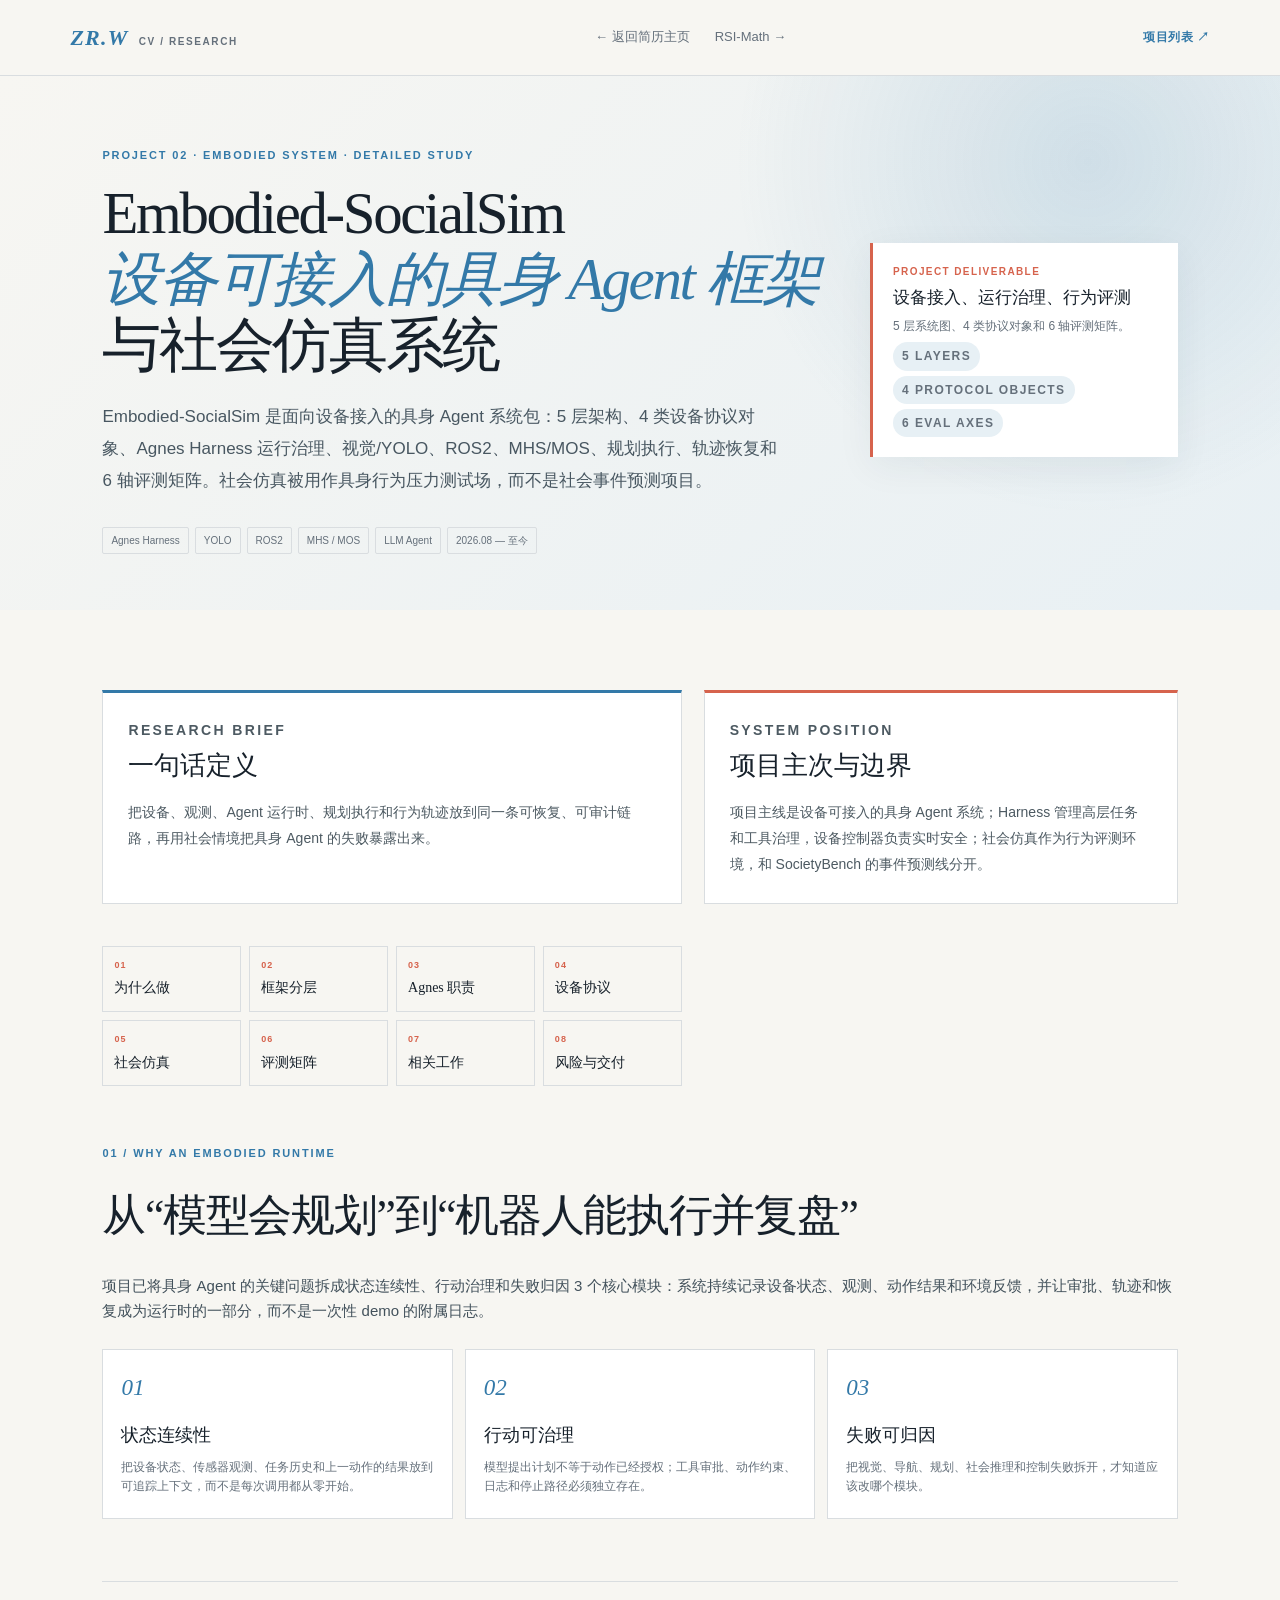
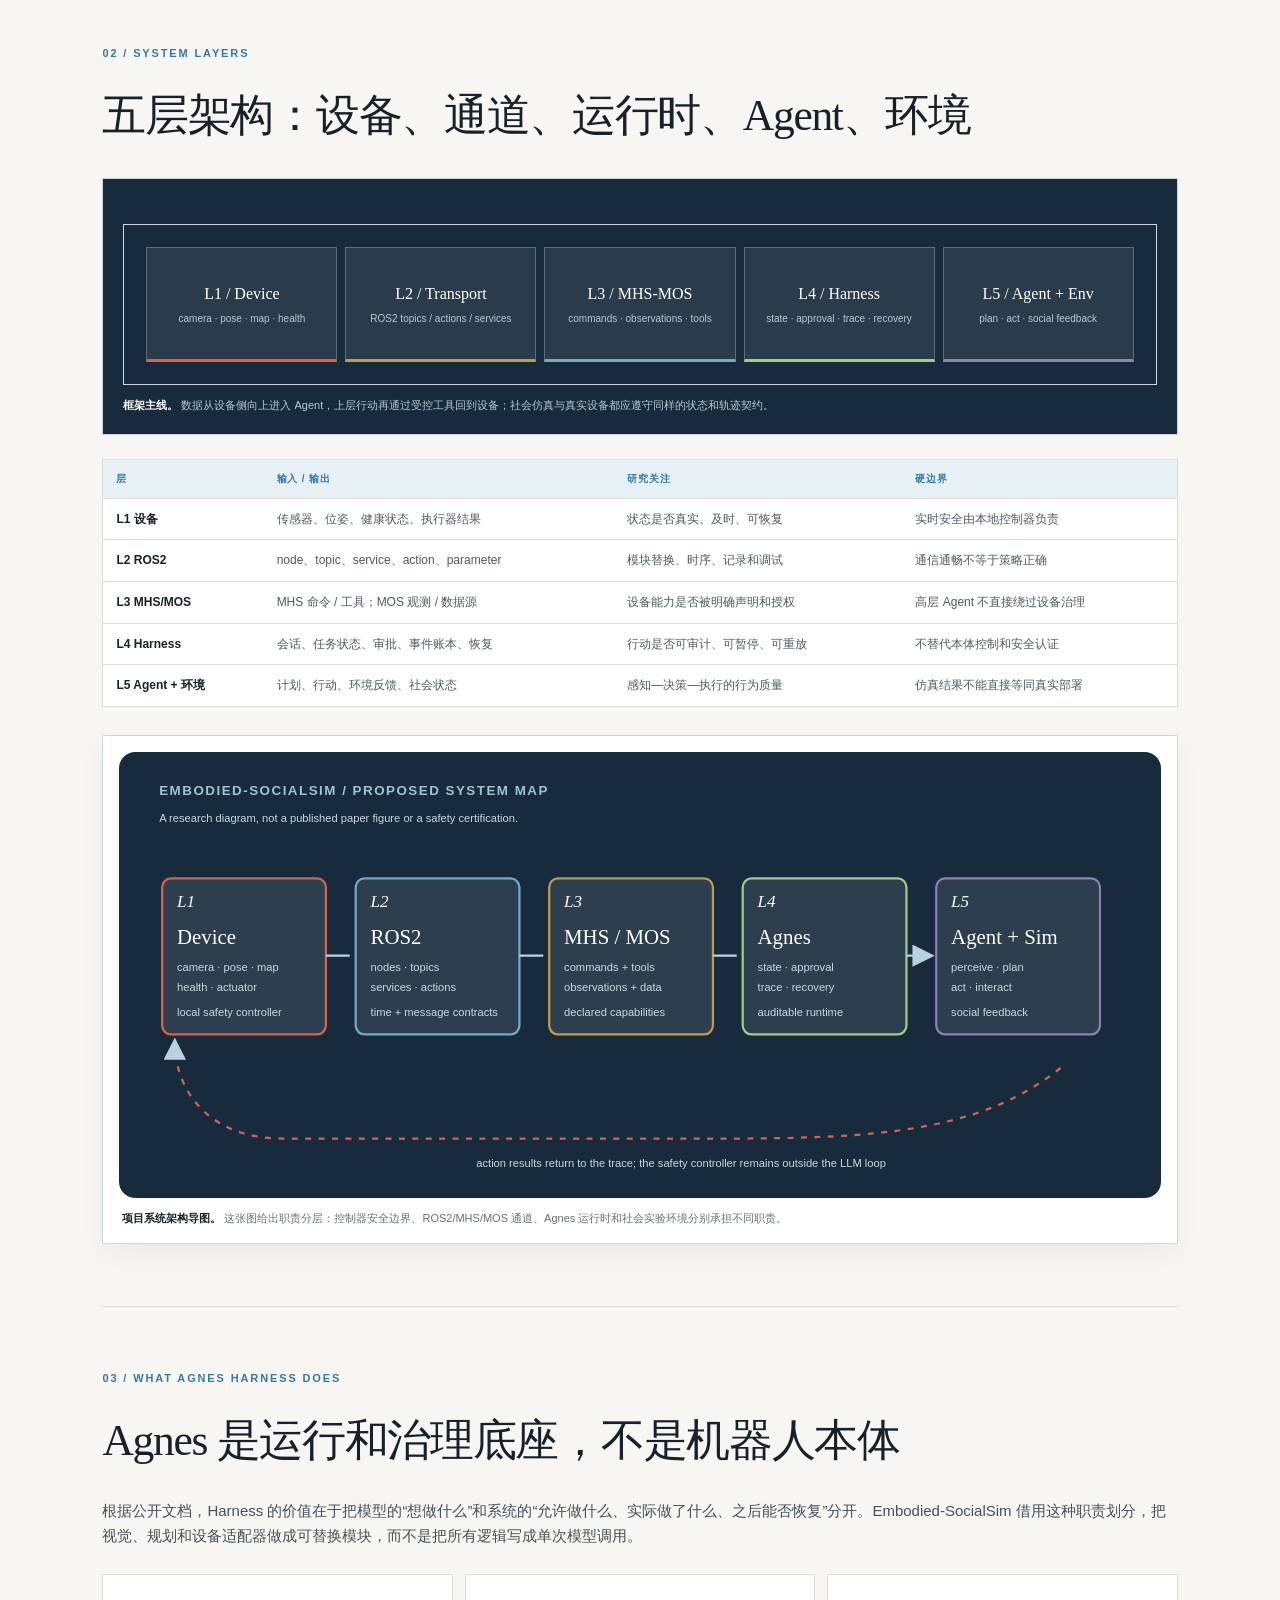
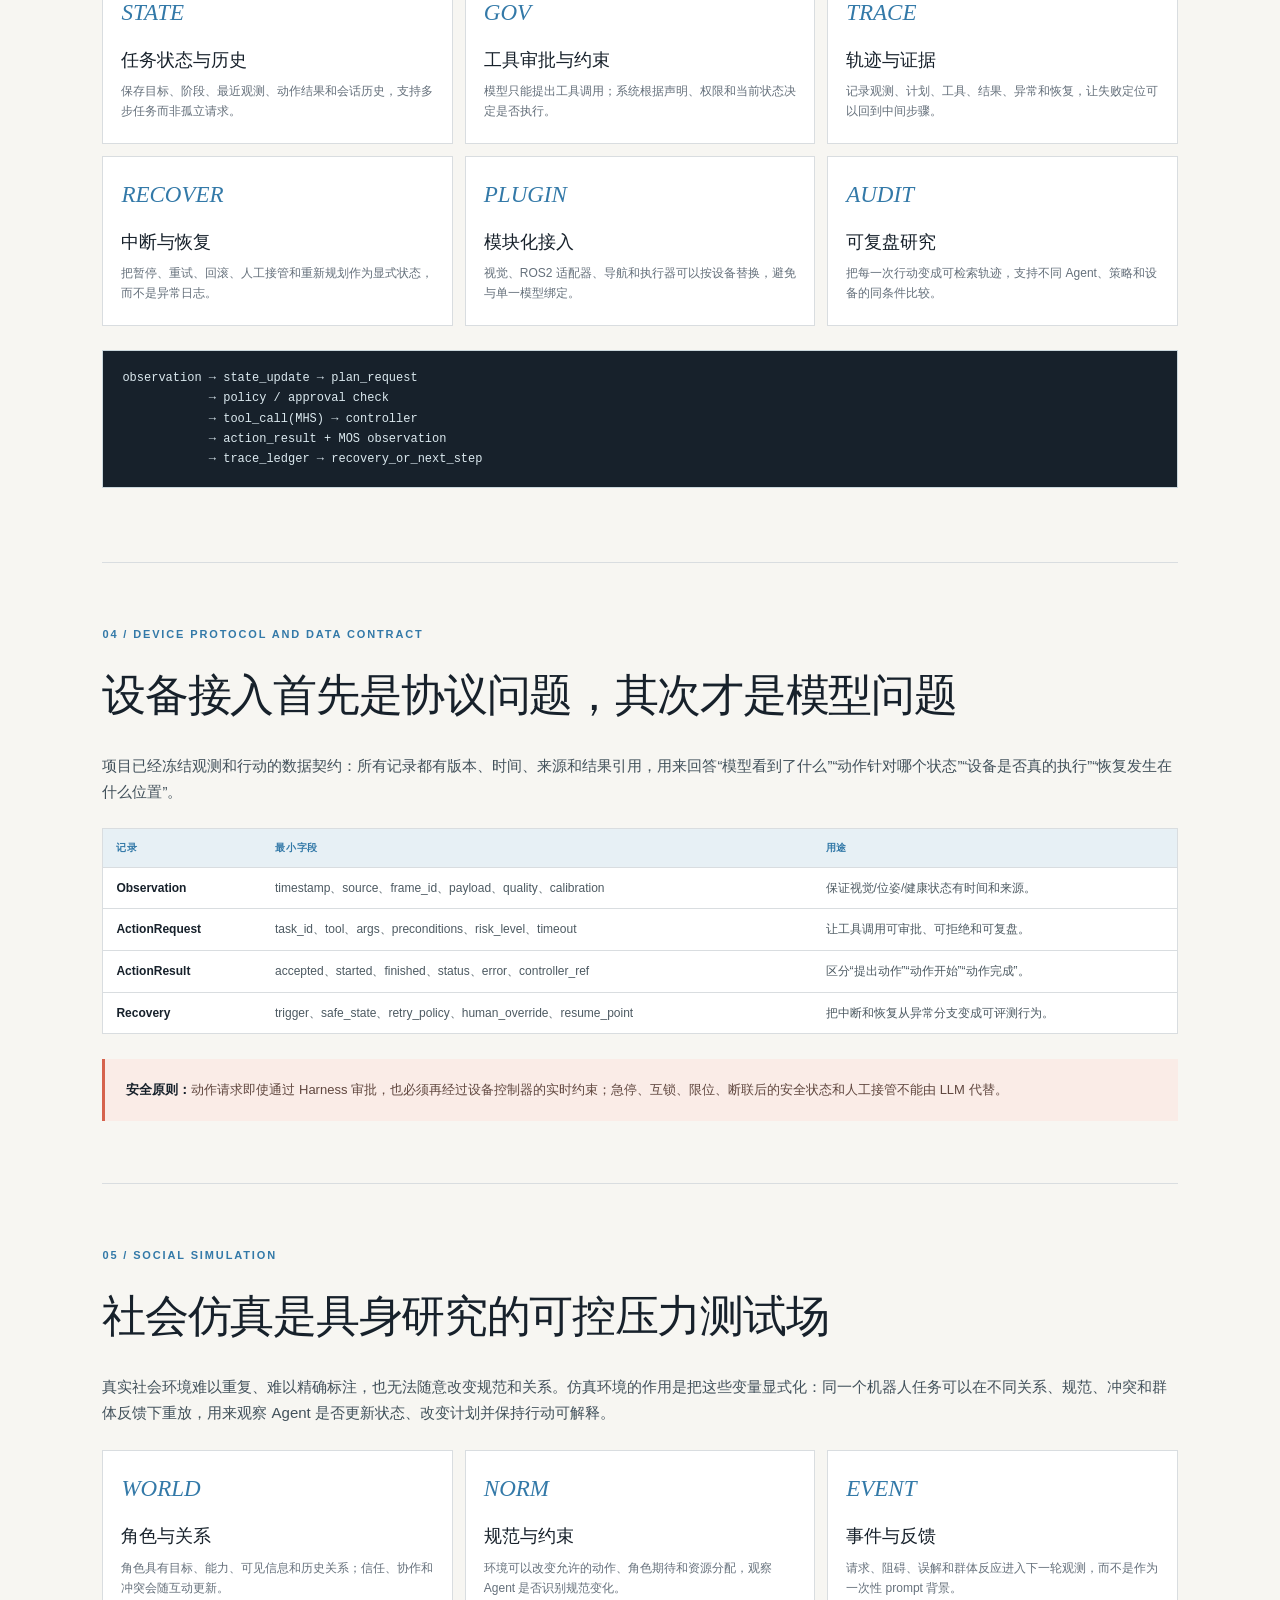
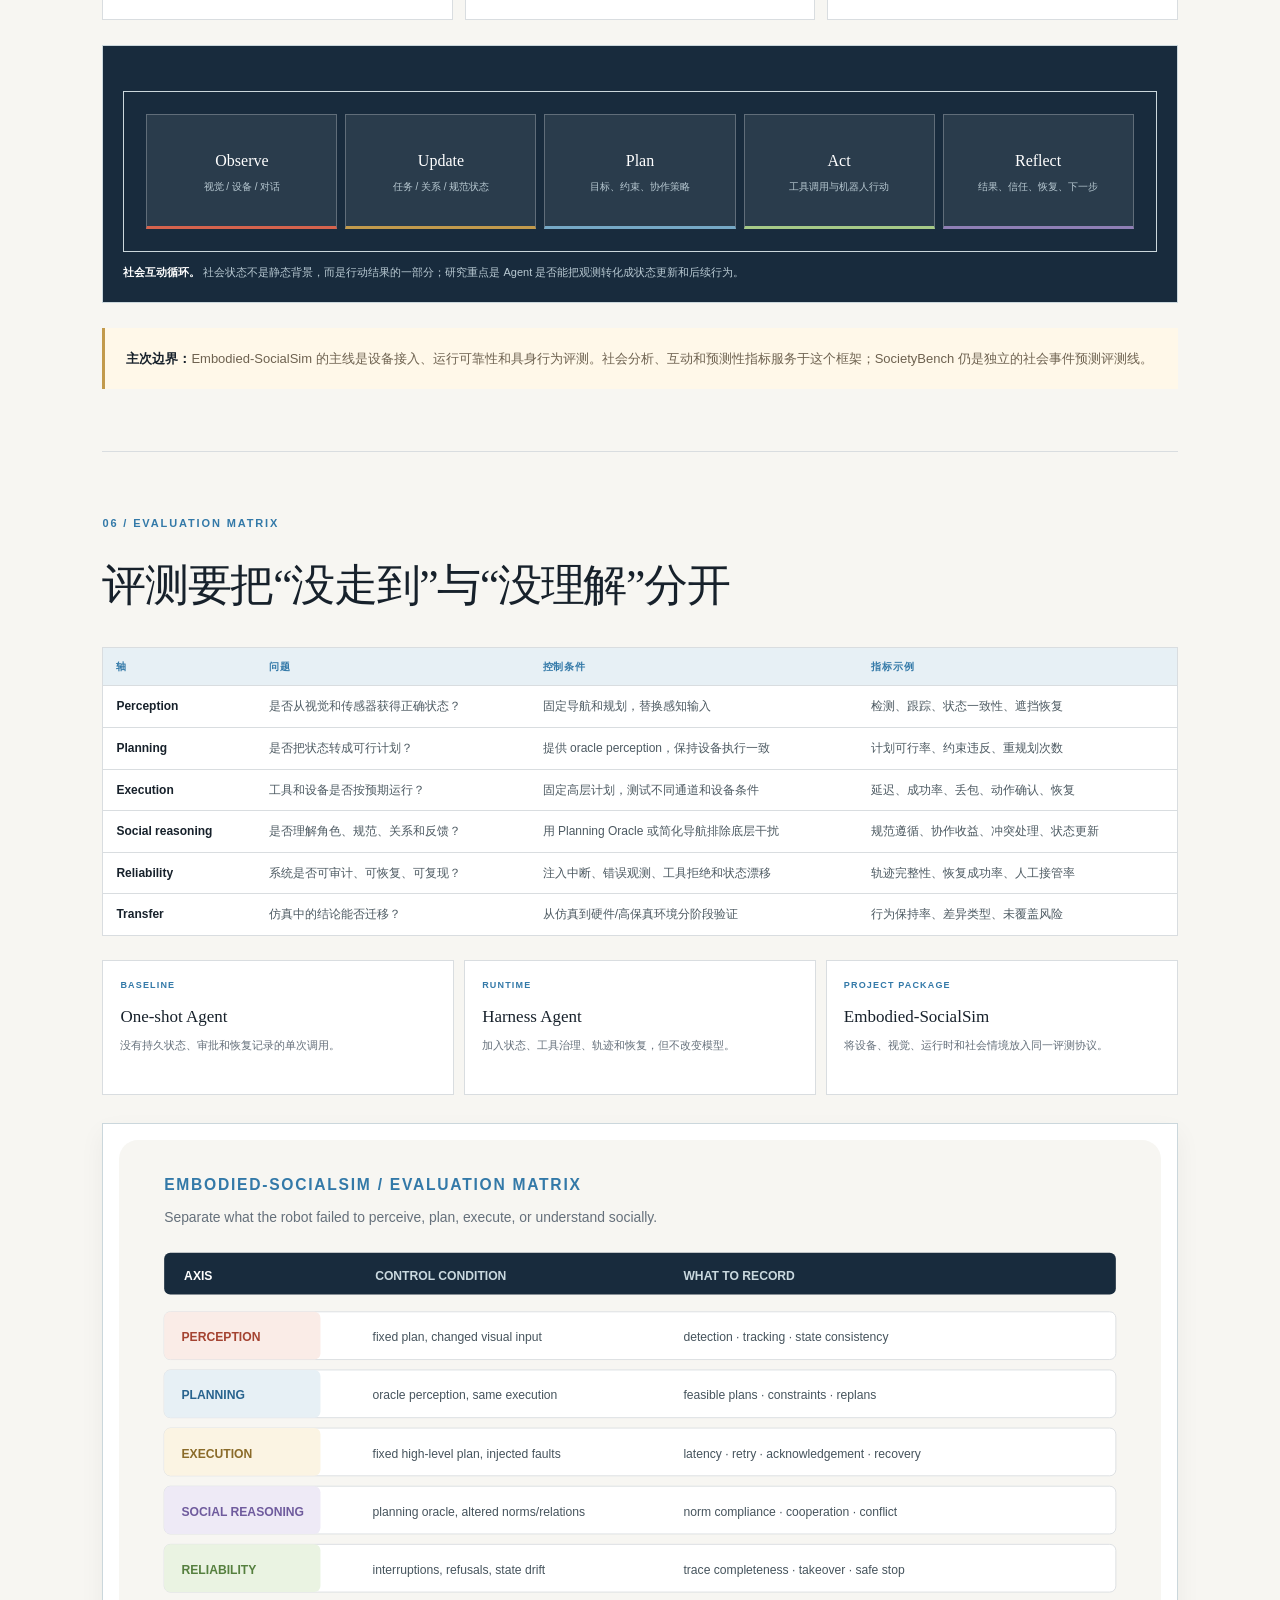
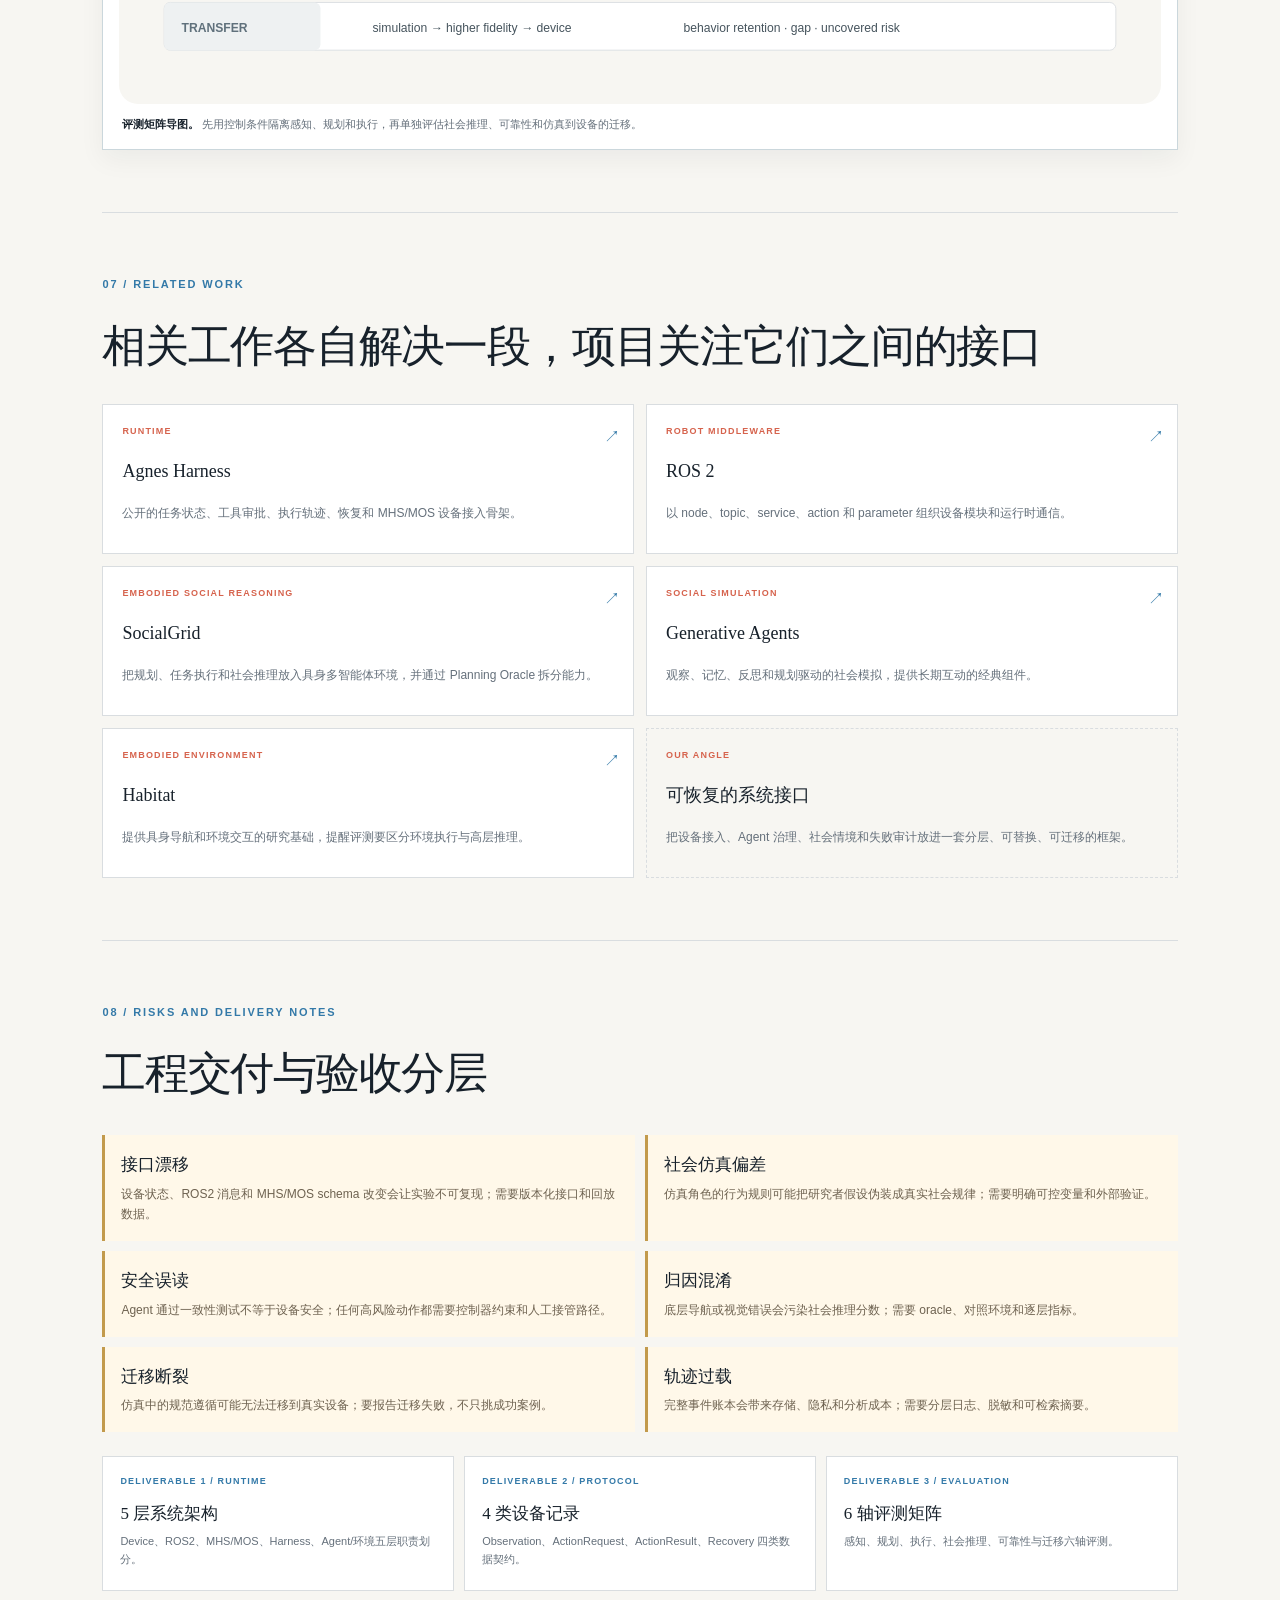
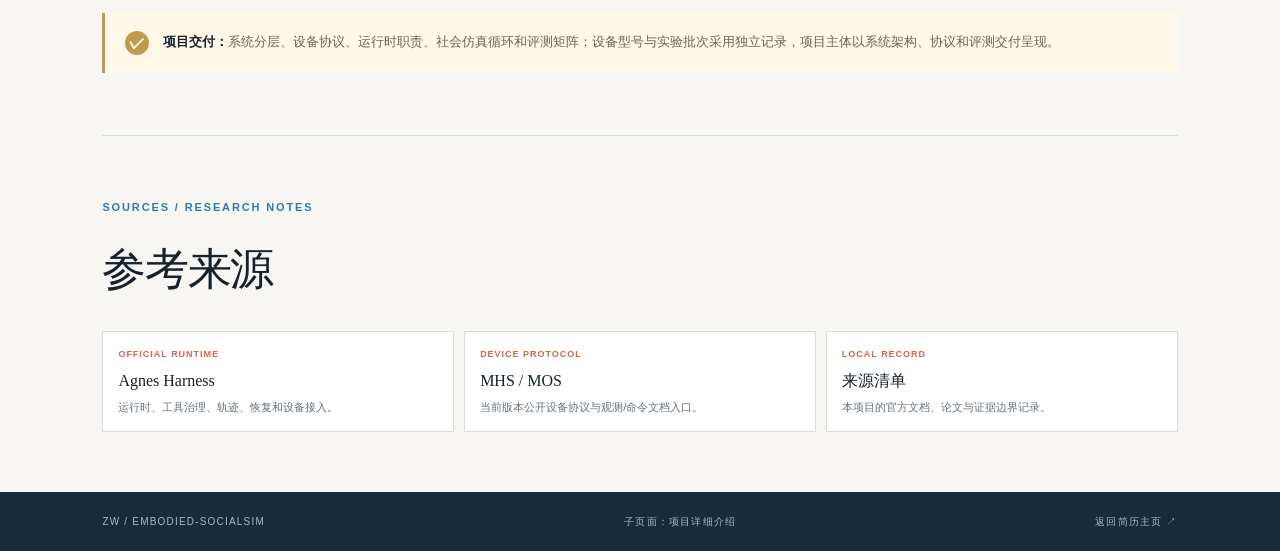
==== commit 84d78a36: "站点品牌统一改为 ZR.W" ====
--- a/embodied-socialsim.html
+++ b/embodied-socialsim.html
@@ -5,13 +5,13 @@
     <meta name="viewport" content="width=device-width, initial-scale=1" />
     <meta name="description" content="Embodied-SocialSim 项目介绍：Agnes Harness 驱动的设备可接入具身 Agent 框架与社会仿真系统。" />
     <title>Embodied-SocialSim 项目介绍 · 王振冉</title>
-    <link rel="stylesheet" href="styles.css" />
+    <link rel="stylesheet" href="styles.css?v=20261031b" />
   </head>
   <body>
     <a class="skip-link" href="#main-content">跳到正文</a>
     <div class="page-shell">
       <header class="research-topbar">
-        <a class="brand" href="index.html"><span>ZW</span><small>CV / RESEARCH</small></a>
+        <a class="brand" href="index.html"><span>ZR.W</span><small>CV / RESEARCH</small></a>
         <nav class="topnav" aria-label="项目导航"><a href="index.html">← 返回简历主页</a><a href="rsi-math.html">RSI-Math →</a></nav>
         <a class="top-link" href="index.html#projects">项目列表 ↗</a>
       </header>
--- a/styles.css
+++ b/styles.css
@@ -53,10 +53,10 @@
 .hero-aside { justify-self: end; width: min(100%, 330px); }
 .portrait-wrap { width: 205px; height: 255px; margin: 0 0 25px auto; padding: 10px; border: 1px solid var(--line); background: white; box-shadow: var(--shadow); transform: rotate(2deg); }
 .portrait-wrap img { width: 100%; height: 100%; object-fit: cover; filter: saturate(.85); }
-.contact-card { display: grid; gap: 6px; padding: 20px; border-left: 3px solid var(--coral); background: white; box-shadow: 0 10px 35px rgba(24,43,61,.06); font-size: 13px; }
+.contact-card { display: grid; gap: 6px; min-width: 0; overflow-wrap: anywhere; padding: 20px; border-left: 3px solid var(--coral); background: white; box-shadow: 0 10px 35px rgba(24,43,61,.06); font-size: 13px; }
 .contact-card strong { font-family: var(--serif); font-size: 17px; font-weight: 500; line-height: 1.4; }
 .contact-card span:not(.card-label), .contact-card a { color: var(--muted); font-size: 12px; }
-.card-label { color: var(--coral); font-size: 10px; font-weight: 900; letter-spacing: .14em; }
+.card-label { overflow-wrap: anywhere; color: var(--coral); font-size: 10px; font-weight: 900; letter-spacing: .14em; }
 .stat-strip { display: grid; grid-template-columns: repeat(4, 1fr); border-bottom: 1px solid var(--line); background: var(--navy); color: white; }
 .stat-strip div { padding: 23px 5vw; border-right: 1px solid rgba(255,255,255,.15); }
 .stat-strip div:last-child { border-right: 0; }
@@ -77,7 +77,7 @@
 .embodied-card { border-top: 4px solid var(--blue); }
 .direction-top, .project-meta, .detail-footer { display: flex; align-items: center; justify-content: space-between; gap: 14px; }
 .index { font-family: var(--serif); color: var(--muted); font-size: 25px; font-style: italic; }
-.pill { display: inline-flex; align-items: center; width: max-content; max-width: 100%; padding: 4px 9px; border-radius: 99px; font-size: 9px; font-weight: 900; letter-spacing: .12em; }.pill-row { display: flex; flex-wrap: wrap; gap: 5px; }
+.pill { display: inline-flex; align-items: center; width: max-content; max-width: 100%; padding: 4px 9px; border-radius: 99px; font-size: 9px; font-weight: 900; letter-spacing: .12em; }.pill-row { display: flex; flex-wrap: wrap; gap: 5px; min-width: 0; }
 .pill.coral { color: #a44331; background: var(--coral-soft); }
 .pill.blue { color: #28638e; background: var(--blue-soft); }
 .pill.neutral { color: #60717c; background: #edf0f1; }
